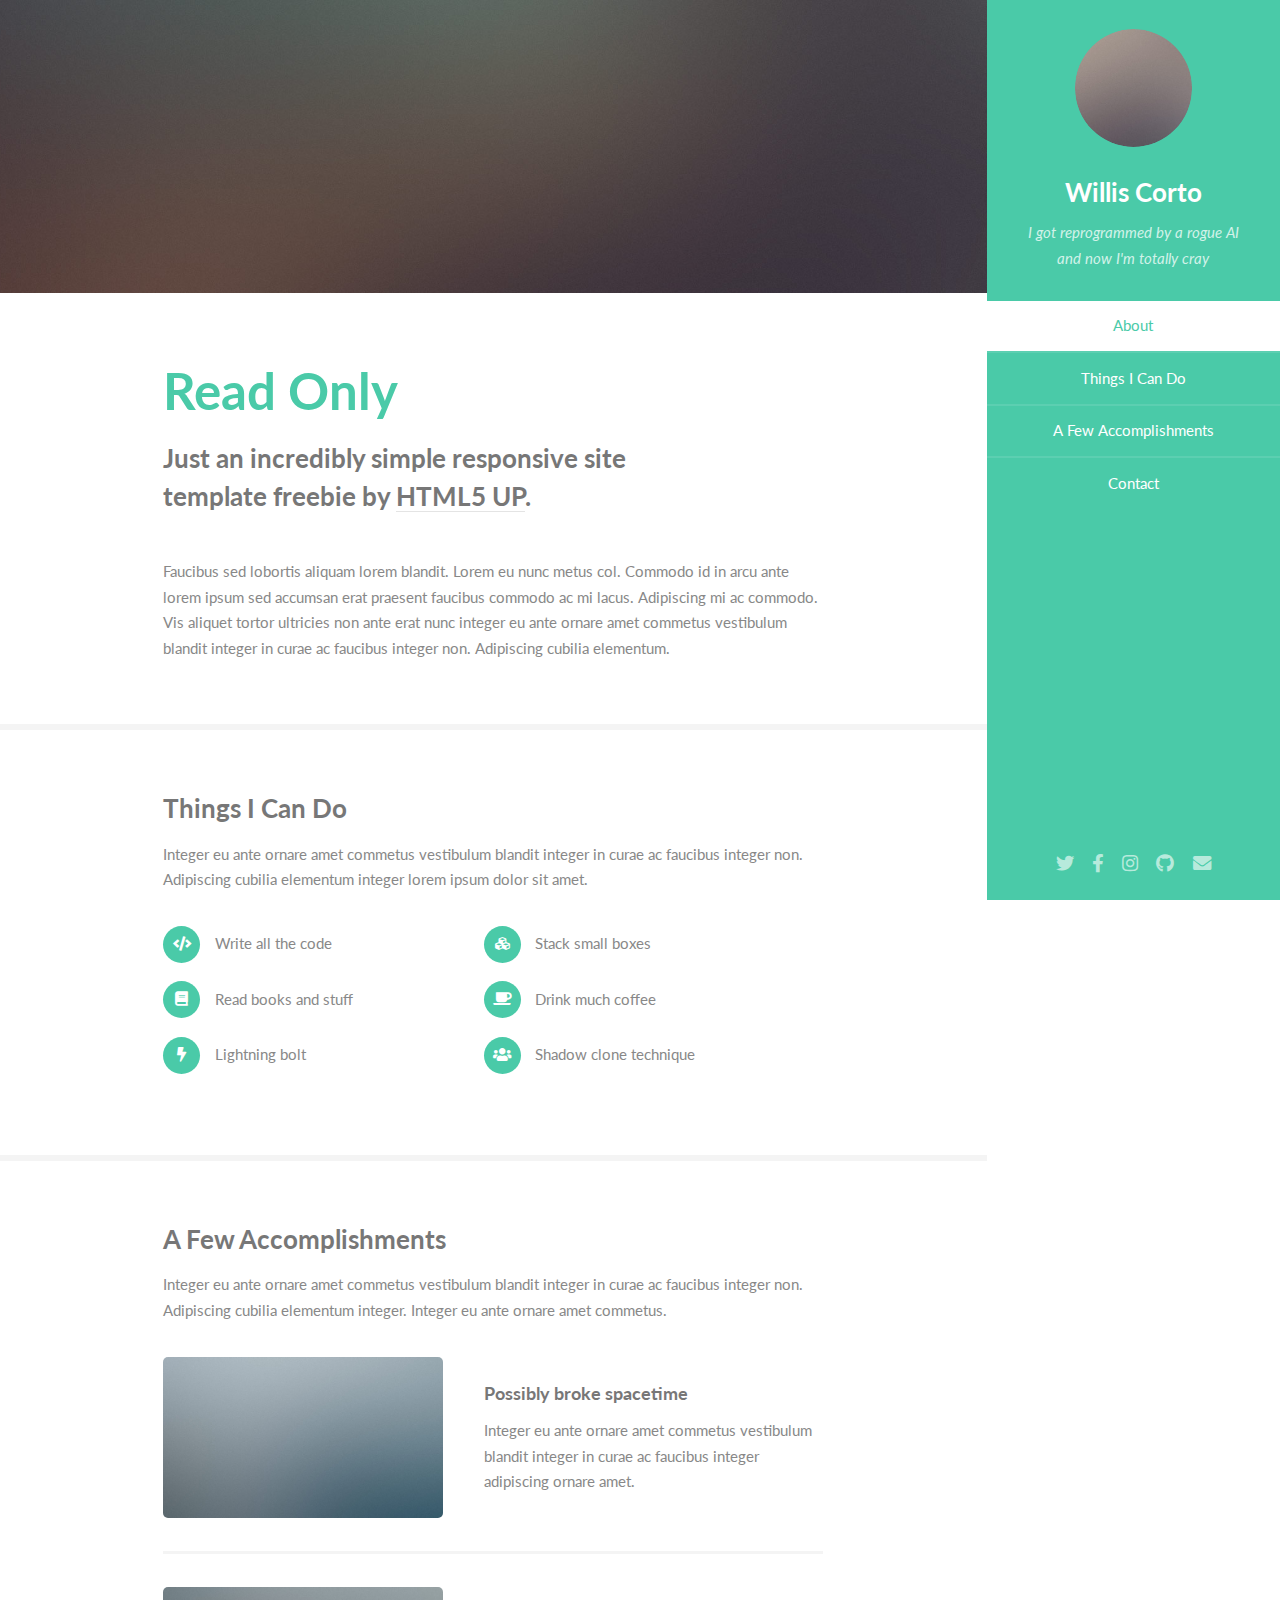
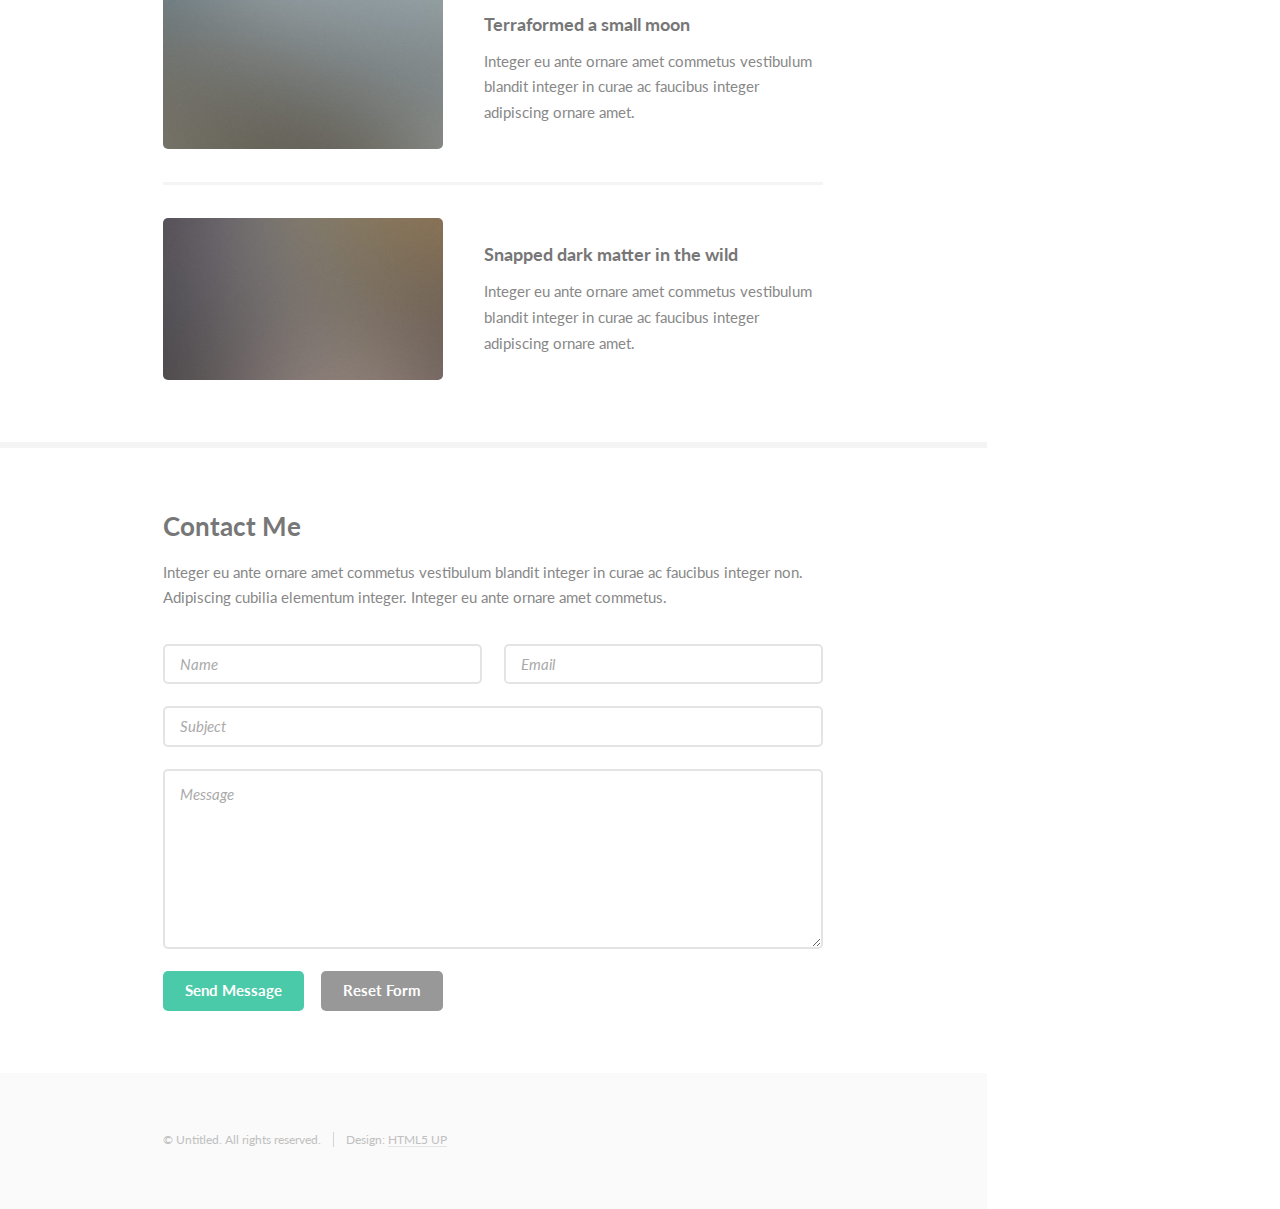
==== index.html @ 5816cb3d "initial commit - template" ====
<!DOCTYPE HTML>
<!--
	Read Only by HTML5 UP
	html5up.net | @ajlkn
	Free for personal and commercial use under the CCA 3.0 license (html5up.net/license)
-->
<html>
	<head>
		<title>Read Only by HTML5 UP</title>
		<meta charset="utf-8" />
		<meta name="viewport" content="width=device-width, initial-scale=1, user-scalable=no" />
		<link rel="stylesheet" href="assets/css/main.css" />
	</head>
	<body class="is-preload">

		<!-- Header -->
			<section id="header">
				<header>
					<span class="image avatar"><img src="images/avatar.jpg" alt="" /></span>
					<h1 id="logo"><a href="#">Willis Corto</a></h1>
					<p>I got reprogrammed by a rogue AI<br />
					and now I'm totally cray</p>
				</header>
				<nav id="nav">
					<ul>
						<li><a href="#one" class="active">About</a></li>
						<li><a href="#two">Things I Can Do</a></li>
						<li><a href="#three">A Few Accomplishments</a></li>
						<li><a href="#four">Contact</a></li>
					</ul>
				</nav>
				<footer>
					<ul class="icons">
						<li><a href="#" class="icon brands fa-twitter"><span class="label">Twitter</span></a></li>
						<li><a href="#" class="icon brands fa-facebook-f"><span class="label">Facebook</span></a></li>
						<li><a href="#" class="icon brands fa-instagram"><span class="label">Instagram</span></a></li>
						<li><a href="#" class="icon brands fa-github"><span class="label">Github</span></a></li>
						<li><a href="#" class="icon solid fa-envelope"><span class="label">Email</span></a></li>
					</ul>
				</footer>
			</section>

		<!-- Wrapper -->
			<div id="wrapper">

				<!-- Main -->
					<div id="main">

						<!-- One -->
							<section id="one">
								<div class="image main" data-position="center">
									<img src="images/banner.jpg" alt="" />
								</div>
								<div class="container">
									<header class="major">
										<h2>Read Only</h2>
										<p>Just an incredibly simple responsive site<br />
										template freebie by <a href="http://html5up.net">HTML5 UP</a>.</p>
									</header>
									<p>Faucibus sed lobortis aliquam lorem blandit. Lorem eu nunc metus col. Commodo id in arcu ante lorem ipsum sed accumsan erat praesent faucibus commodo ac mi lacus. Adipiscing mi ac commodo. Vis aliquet tortor ultricies non ante erat nunc integer eu ante ornare amet commetus vestibulum blandit integer in curae ac faucibus integer non. Adipiscing cubilia elementum.</p>
								</div>
							</section>

						<!-- Two -->
							<section id="two">
								<div class="container">
									<h3>Things I Can Do</h3>
									<p>Integer eu ante ornare amet commetus vestibulum blandit integer in curae ac faucibus integer non. Adipiscing cubilia elementum integer lorem ipsum dolor sit amet.</p>
									<ul class="feature-icons">
										<li class="icon solid fa-code">Write all the code</li>
										<li class="icon solid fa-cubes">Stack small boxes</li>
										<li class="icon solid fa-book">Read books and stuff</li>
										<li class="icon solid fa-coffee">Drink much coffee</li>
										<li class="icon solid fa-bolt">Lightning bolt</li>
										<li class="icon solid fa-users">Shadow clone technique</li>
									</ul>
								</div>
							</section>

						<!-- Three -->
							<section id="three">
								<div class="container">
									<h3>A Few Accomplishments</h3>
									<p>Integer eu ante ornare amet commetus vestibulum blandit integer in curae ac faucibus integer non. Adipiscing cubilia elementum integer. Integer eu ante ornare amet commetus.</p>
									<div class="features">
										<article>
											<a href="#" class="image"><img src="images/pic01.jpg" alt="" /></a>
											<div class="inner">
												<h4>Possibly broke spacetime</h4>
												<p>Integer eu ante ornare amet commetus vestibulum blandit integer in curae ac faucibus integer adipiscing ornare amet.</p>
											</div>
										</article>
										<article>
											<a href="#" class="image"><img src="images/pic02.jpg" alt="" /></a>
											<div class="inner">
												<h4>Terraformed a small moon</h4>
												<p>Integer eu ante ornare amet commetus vestibulum blandit integer in curae ac faucibus integer adipiscing ornare amet.</p>
											</div>
										</article>
										<article>
											<a href="#" class="image"><img src="images/pic03.jpg" alt="" /></a>
											<div class="inner">
												<h4>Snapped dark matter in the wild</h4>
												<p>Integer eu ante ornare amet commetus vestibulum blandit integer in curae ac faucibus integer adipiscing ornare amet.</p>
											</div>
										</article>
									</div>
								</div>
							</section>

						<!-- Four -->
							<section id="four">
								<div class="container">
									<h3>Contact Me</h3>
									<p>Integer eu ante ornare amet commetus vestibulum blandit integer in curae ac faucibus integer non. Adipiscing cubilia elementum integer. Integer eu ante ornare amet commetus.</p>
									<form method="post" action="#">
										<div class="row gtr-uniform">
											<div class="col-6 col-12-xsmall"><input type="text" name="name" id="name" placeholder="Name" /></div>
											<div class="col-6 col-12-xsmall"><input type="email" name="email" id="email" placeholder="Email" /></div>
											<div class="col-12"><input type="text" name="subject" id="subject" placeholder="Subject" /></div>
											<div class="col-12"><textarea name="message" id="message" placeholder="Message" rows="6"></textarea></div>
											<div class="col-12">
												<ul class="actions">
													<li><input type="submit" class="primary" value="Send Message" /></li>
													<li><input type="reset" value="Reset Form" /></li>
												</ul>
											</div>
										</div>
									</form>
								</div>
							</section>

						<!-- Five -->
						<!--
							<section id="five">
								<div class="container">
									<h3>Elements</h3>

									<section>
										<h4>Text</h4>
										<p>This is <b>bold</b> and this is <strong>strong</strong>. This is <i>italic</i> and this is <em>emphasized</em>.
										This is <sup>superscript</sup> text and this is <sub>subscript</sub> text.
										This is <u>underlined</u> and this is code: <code>for (;;) { ... }</code>. Finally, <a href="#">this is a link</a>.</p>
										<hr />
										<header>
											<h4>Heading with a Subtitle</h4>
											<p>Lorem ipsum dolor sit amet nullam id egestas urna aliquam</p>
										</header>
										<p>Nunc lacinia ante nunc ac lobortis. Interdum adipiscing gravida odio porttitor sem non mi integer non faucibus ornare mi ut ante amet placerat aliquet. Volutpat eu sed ante lacinia sapien lorem accumsan varius montes viverra nibh in adipiscing blandit tempus accumsan.</p>
										<header>
											<h5>Heading with a Subtitle</h5>
											<p>Lorem ipsum dolor sit amet nullam id egestas urna aliquam</p>
										</header>
										<p>Nunc lacinia ante nunc ac lobortis. Interdum adipiscing gravida odio porttitor sem non mi integer non faucibus ornare mi ut ante amet placerat aliquet. Volutpat eu sed ante lacinia sapien lorem accumsan varius montes viverra nibh in adipiscing blandit tempus accumsan.</p>
										<hr />
										<h2>Heading Level 2</h2>
										<h3>Heading Level 3</h3>
										<h4>Heading Level 4</h4>
										<h5>Heading Level 5</h5>
										<h6>Heading Level 6</h6>
										<hr />
										<h5>Blockquote</h5>
										<blockquote>Fringilla nisl. Donec accumsan interdum nisi, quis tincidunt felis sagittis eget tempus euismod. Vestibulum ante ipsum primis in faucibus vestibulum. Blandit adipiscing eu felis iaculis volutpat ac adipiscing accumsan faucibus. Vestibulum ante ipsum primis in faucibus lorem ipsum dolor sit amet nullam adipiscing eu felis.</blockquote>
										<h5>Preformatted</h5>
										<pre><code>i = 0;

while (!deck.isInOrder()) {
    print 'Iteration ' + i;
    deck.shuffle();
    i++;
}

print 'It took ' + i + ' iterations to sort the deck.';</code></pre>
									</section>

									<section>
										<h4>Lists</h4>
										<div class="row">
											<div class="col-6 col-12-xsmall">
												<h5>Unordered</h5>
												<ul>
													<li>Dolor pulvinar etiam magna etiam.</li>
													<li>Sagittis adipiscing lorem eleifend.</li>
													<li>Felis enim feugiat dolore viverra.</li>
												</ul>
												<h5>Alternate</h5>
												<ul class="alt">
													<li>Dolor pulvinar etiam magna etiam.</li>
													<li>Sagittis adipiscing lorem eleifend.</li>
													<li>Felis enim feugiat dolore viverra.</li>
												</ul>
											</div>
											<div class="col-6 col-12-xsmall">
												<h5>Ordered</h5>
												<ol>
													<li>Dolor pulvinar etiam magna etiam.</li>
													<li>Etiam vel felis at lorem sed viverra.</li>
													<li>Felis enim feugiat dolore viverra.</li>
													<li>Dolor pulvinar etiam magna etiam.</li>
													<li>Etiam vel felis at lorem sed viverra.</li>
													<li>Felis enim feugiat dolore viverra.</li>
												</ol>
												<h5>Icons</h5>
												<ul class="icons">
													<li><a href="#" class="icon brands fa-twitter"><span class="label">Twitter</span></a></li>
													<li><a href="#" class="icon brands fa-facebook-f"><span class="label">Facebook</span></a></li>
													<li><a href="#" class="icon brands fa-instagram"><span class="label">Instagram</span></a></li>
													<li><a href="#" class="icon brands fa-github"><span class="label">Github</span></a></li>
													<li><a href="#" class="icon brands fa-dribbble"><span class="label">Dribbble</span></a></li>
													<li><a href="#" class="icon brands fa-tumblr"><span class="label">Tumblr</span></a></li>
												</ul>
											</div>
										</div>
										<h5>Actions</h5>
										<ul class="actions">
											<li><a href="#" class="button primary">Default</a></li>
											<li><a href="#" class="button">Default</a></li>
											<li><a href="#" class="button alt">Default</a></li>
										</ul>
										<ul class="actions small">
											<li><a href="#" class="button primary small">Small</a></li>
											<li><a href="#" class="button small">Small</a></li>
											<li><a href="#" class="button alt small">Small</a></li>
										</ul>
										<div class="row">
											<div class="col-3 col-6-medium col-12-xsmall">
												<ul class="actions stacked">
													<li><a href="#" class="button primary">Default</a></li>
													<li><a href="#" class="button">Default</a></li>
													<li><a href="#" class="button alt">Default</a></li>
												</ul>
											</div>
											<div class="col-3 col-6 col-12-xsmall">
												<ul class="actions stacked">
													<li><a href="#" class="button primary small">Small</a></li>
													<li><a href="#" class="button small">Small</a></li>
													<li><a href="#" class="button alt small">Small</a></li>
												</ul>
											</div>
											<div class="col-3 col-6-medium col-12-xsmall">
												<ul class="actions stacked">
													<li><a href="#" class="button primary fit">Default</a></li>
													<li><a href="#" class="button fit">Default</a></li>
													<li><a href="#" class="button alt fit">Default</a></li>
												</ul>
											</div>
											<div class="col-3 col-6-medium col-12-xsmall">
												<ul class="actions stacked">
													<li><a href="#" class="button primary small fit">Small</a></li>
													<li><a href="#" class="button small fit">Small</a></li>
													<li><a href="#" class="button alt small fit">Small</a></li>
												</ul>
											</div>
										</div>
									</section>

									<section>
										<h4>Table</h4>
										<h5>Default</h5>
										<div class="table-wrapper">
											<table>
												<thead>
													<tr>
														<th>Name</th>
														<th>Description</th>
														<th>Price</th>
													</tr>
												</thead>
												<tbody>
													<tr>
														<td>Item One</td>
														<td>Ante turpis integer aliquet porttitor.</td>
														<td>29.99</td>
													</tr>
													<tr>
														<td>Item Two</td>
														<td>Vis ac commodo adipiscing arcu aliquet.</td>
														<td>19.99</td>
													</tr>
													<tr>
														<td>Item Three</td>
														<td> Morbi faucibus arcu accumsan lorem.</td>
														<td>29.99</td>
													</tr>
													<tr>
														<td>Item Four</td>
														<td>Vitae integer tempus condimentum.</td>
														<td>19.99</td>
													</tr>
													<tr>
														<td>Item Five</td>
														<td>Ante turpis integer aliquet porttitor.</td>
														<td>29.99</td>
													</tr>
												</tbody>
												<tfoot>
													<tr>
														<td colspan="2"></td>
														<td>100.00</td>
													</tr>
												</tfoot>
											</table>
										</div>

										<h5>Alternate</h5>
										<div class="table-wrapper">
											<table class="alt">
												<thead>
													<tr>
														<th>Name</th>
														<th>Description</th>
														<th>Price</th>
													</tr>
												</thead>
												<tbody>
													<tr>
														<td>Item One</td>
														<td>Ante turpis integer aliquet porttitor.</td>
														<td>29.99</td>
													</tr>
													<tr>
														<td>Item Two</td>
														<td>Vis ac commodo adipiscing arcu aliquet.</td>
														<td>19.99</td>
													</tr>
													<tr>
														<td>Item Three</td>
														<td> Morbi faucibus arcu accumsan lorem.</td>
														<td>29.99</td>
													</tr>
													<tr>
														<td>Item Four</td>
														<td>Vitae integer tempus condimentum.</td>
														<td>19.99</td>
													</tr>
													<tr>
														<td>Item Five</td>
														<td>Ante turpis integer aliquet porttitor.</td>
														<td>29.99</td>
													</tr>
												</tbody>
												<tfoot>
													<tr>
														<td colspan="2"></td>
														<td>100.00</td>
													</tr>
												</tfoot>
											</table>
										</div>
									</section>

									<section>
										<h4>Buttons</h4>
										<ul class="actions">
											<li><a href="#" class="button primary">Primary</a></li>
											<li><a href="#" class="button">Default</a></li>
											<li><a href="#" class="button alt">Alternate</a></li>
										</ul>
										<ul class="actions">
											<li><a href="#" class="button primary large">Large</a></li>
											<li><a href="#" class="button">Default</a></li>
											<li><a href="#" class="button alt small">Small</a></li>
										</ul>
										<ul class="actions fit">
											<li><a href="#" class="button primary fit">Fit</a></li>
											<li><a href="#" class="button fit">Fit</a></li>
											<li><a href="#" class="button alt fit">Fit</a></li>
										</ul>
										<ul class="actions fit small">
											<li><a href="#" class="button primary fit small">Fit + Small</a></li>
											<li><a href="#" class="button fit small">Fit + Small</a></li>
											<li><a href="#" class="button alt fit small">Fit + Small</a></li>
										</ul>
										<ul class="actions">
											<li><a href="#" class="button primary icon solid fa-download">Icon</a></li>
											<li><a href="#" class="button icon solid fa-download">Icon</a></li>
											<li><a href="#" class="button alt icon solid fa-check">Icon</a></li>
										</ul>
										<ul class="actions">
											<li><span class="button primary disabled">Primary</span></li>
											<li><span class="button disabled">Default</span></li>
											<li><span class="button alt disabled">Alternate</span></li>
										</ul>
									</section>

									<section>
										<h4>Form</h4>
										<form method="post" action="#">
											<div class="row gtr-uniform">
												<div class="col-6 col-12-xsmall">
													<input type="text" name="demo-name" id="demo-name" value="" placeholder="Name" />
												</div>
												<div class="col-6 col-12-xsmall">
													<input type="email" name="demo-email" id="demo-email" value="" placeholder="Email" />
												</div>
												<div class="col-12">
													<select name="demo-category" id="demo-category">
														<option value="">- Category -</option>
														<option value="1">Manufacturing</option>
														<option value="1">Shipping</option>
														<option value="1">Administration</option>
														<option value="1">Human Resources</option>
													</select>
												</div>
												<div class="col-4 col-12-medium">
													<input type="radio" id="demo-priority-low" name="demo-priority" checked>
													<label for="demo-priority-low">Low Priority</label>
												</div>
												<div class="col-4 col-12-medium">
													<input type="radio" id="demo-priority-normal" name="demo-priority">
													<label for="demo-priority-normal">Normal Priority</label>
												</div>
												<div class="col-4 col-12-medium">
													<input type="radio" id="demo-priority-high" name="demo-priority">
													<label for="demo-priority-high">High Priority</label>
												</div>
												<div class="col-6 col-12-medium">
													<input type="checkbox" id="demo-copy" name="demo-copy">
													<label for="demo-copy">Email me a copy of this message</label>
												</div>
												<div class="col-6 col-12-medium">
													<input type="checkbox" id="demo-human" name="demo-human" checked>
													<label for="demo-human">I am a human and not a robot</label>
												</div>
												<div class="col-12">
													<textarea name="demo-message" id="demo-message" placeholder="Enter your message" rows="6"></textarea>
												</div>
												<div class="col-12">
													<ul class="actions">
														<li><input type="submit" value="Send Message" /></li>
														<li><input type="reset" value="Reset" class="alt" /></li>
													</ul>
												</div>
											</div>
										</form>
									</section>

									<section>
										<h4>Image</h4>
										<h5>Fit</h5>
										<span class="image fit"><img src="images/banner.jpg" alt="" /></span>
										<div class="box alt">
											<div class="row gtr-50 gtr-uniform">
												<div class="col-4"><span class="image fit"><img src="images/pic01.jpg" alt="" /></span></div>
												<div class="col-4"><span class="image fit"><img src="images/pic02.jpg" alt="" /></span></div>
												<div class="col-4"><span class="image fit"><img src="images/pic03.jpg" alt="" /></span></div>
												<div class="col-4"><span class="image fit"><img src="images/pic02.jpg" alt="" /></span></div>
												<div class="col-4"><span class="image fit"><img src="images/pic03.jpg" alt="" /></span></div>
												<div class="col-4"><span class="image fit"><img src="images/pic01.jpg" alt="" /></span></div>
												<div class="col-4"><span class="image fit"><img src="images/pic03.jpg" alt="" /></span></div>
												<div class="col-4"><span class="image fit"><img src="images/pic01.jpg" alt="" /></span></div>
												<div class="col-4"><span class="image fit"><img src="images/pic02.jpg" alt="" /></span></div>
											</div>
										</div>
										<h5>Left &amp; Right</h5>
										<p><span class="image left"><img src="images/avatar.jpg" alt="" /></span>Fringilla nisl. Donec accumsan interdum nisi, quis tincidunt felis sagittis eget. tempus euismod. Vestibulum ante ipsum primis in faucibus vestibulum. Blandit adipiscing eu felis iaculis volutpat ac adipiscing accumsan eu faucibus. Integer ac pellentesque praesent tincidunt felis sagittis eget. tempus euismod. Vestibulum ante ipsum primis in faucibus vestibulum. Blandit adipiscing eu felis iaculis volutpat ac adipiscing accumsan eu faucibus. Integer ac pellentesque praesent. Donec accumsan interdum nisi, quis tincidunt felis sagittis eget. tempus euismod. Vestibulum ante ipsum primis in faucibus vestibulum. Blandit adipiscing eu felis iaculis volutpat ac adipiscing accumsan eu faucibus. Integer ac pellentesque praesent tincidunt felis sagittis eget. tempus euismod. Vestibulum ante ipsum primis in faucibus vestibulum. Blandit adipiscing eu felis iaculis volutpat ac adipiscing accumsan eu faucibus. Integer ac pellentesque praesent.</p>
										<p><span class="image right"><img src="images/avatar.jpg" alt="" /></span>Fringilla nisl. Donec accumsan interdum nisi, quis tincidunt felis sagittis eget. tempus euismod. Vestibulum ante ipsum primis in faucibus vestibulum. Blandit adipiscing eu felis iaculis volutpat ac adipiscing accumsan eu faucibus. Integer ac pellentesque praesent tincidunt felis sagittis eget. tempus euismod. Vestibulum ante ipsum primis in faucibus vestibulum. Blandit adipiscing eu felis iaculis volutpat ac adipiscing accumsan eu faucibus. Integer ac pellentesque praesent. Donec accumsan interdum nisi, quis tincidunt felis sagittis eget. tempus euismod. Vestibulum ante ipsum primis in faucibus vestibulum. Blandit adipiscing eu felis iaculis volutpat ac adipiscing accumsan eu faucibus. Integer ac pellentesque praesent tincidunt felis sagittis eget. tempus euismod. Vestibulum ante ipsum primis in faucibus vestibulum. Blandit adipiscing eu felis iaculis volutpat ac adipiscing accumsan eu faucibus. Integer ac pellentesque praesent.</p>
									</section>

								</div>
							</section>
						-->

					</div>

				<!-- Footer -->
					<section id="footer">
						<div class="container">
							<ul class="copyright">
								<li>&copy; Untitled. All rights reserved.</li><li>Design: <a href="http://html5up.net">HTML5 UP</a></li>
							</ul>
						</div>
					</section>

			</div>

		<!-- Scripts -->
			<script src="assets/js/jquery.min.js"></script>
			<script src="assets/js/jquery.scrollex.min.js"></script>
			<script src="assets/js/jquery.scrolly.min.js"></script>
			<script src="assets/js/browser.min.js"></script>
			<script src="assets/js/breakpoints.min.js"></script>
			<script src="assets/js/util.js"></script>
			<script src="assets/js/main.js"></script>

	</body>
</html>
---- assets/css/main.css ----
@import url("fontawesome-all.min.css");
@import url("https://fonts.googleapis.com/css?family=Lato:400,400italic,700,700italic|Source+Code+Pro:400");

/*
	Read Only by HTML5 UP
	html5up.net | @ajlkn
	Free for personal and commercial use under the CCA 3.0 license (html5up.net/license)
*/

html, body, div, span, applet, object,
iframe, h1, h2, h3, h4, h5, h6, p, blockquote,
pre, a, abbr, acronym, address, big, cite,
code, del, dfn, em, img, ins, kbd, q, s, samp,
small, strike, strong, sub, sup, tt, var, b,
u, i, center, dl, dt, dd, ol, ul, li, fieldset,
form, label, legend, table, caption, tbody,
tfoot, thead, tr, th, td, article, aside,
canvas, details, embed, figure, figcaption,
footer, header, hgroup, menu, nav, output, ruby,
section, summary, time, mark, audio, video {
	margin: 0;
	padding: 0;
	border: 0;
	font-size: 100%;
	font: inherit;
	vertical-align: baseline;}

article, aside, details, figcaption, figure,
footer, header, hgroup, menu, nav, section {
	display: block;}

body {
	line-height: 1;
}

ol, ul {
	list-style: none;
}

blockquote, q {
	quotes: none;
}

	blockquote:before, blockquote:after, q:before, q:after {
		content: '';
		content: none;
	}

table {
	border-collapse: collapse;
	border-spacing: 0;
}

body {
	-webkit-text-size-adjust: none;
}

mark {
	background-color: transparent;
	color: inherit;
}

input::-moz-focus-inner {
	border: 0;
	padding: 0;
}

input, select, textarea {
	-moz-appearance: none;
	-webkit-appearance: none;
	-ms-appearance: none;
	appearance: none;
}

/* Basic */

	html {
		box-sizing: border-box;
	}

	*, *:before, *:after {
		box-sizing: inherit;
	}

	body {
		background: #fff;
	}

		body.is-preload *, body.is-preload *:before, body.is-preload *:after {
			-moz-animation: none !important;
			-webkit-animation: none !important;
			-ms-animation: none !important;
			animation: none !important;
			-moz-transition: none !important;
			-webkit-transition: none !important;
			-ms-transition: none !important;
			transition: none !important;
		}

	body, input, select, textarea {
		color: #888;
		font-family: "Lato", sans-serif;
		font-size: 16pt;
		font-weight: 400;
		line-height: 1.75em;
	}

	a {
		-moz-transition: color 0.2s ease-in-out, border-color 0.2s ease-in-out;
		-webkit-transition: color 0.2s ease-in-out, border-color 0.2s ease-in-out;
		-ms-transition: color 0.2s ease-in-out, border-color 0.2s ease-in-out;
		transition: color 0.2s ease-in-out, border-color 0.2s ease-in-out;
		border-bottom: solid 1px #e4e4e4;
		color: inherit;
		text-decoration: none;
	}

		a:hover {
			border-bottom-color: transparent;
			color: #4acaa8 !important;
		}

	strong, b {
		color: #777;
		font-weight: 700;
	}

	em, i {
		font-style: italic;
	}

	p {
		margin: 0 0 2.25em 0;
	}

	h1, h2, h3, h4, h5, h6 {
		color: #777;
		font-weight: 700;
		line-height: 1em;
		margin: 0 0 0.5625em 0;
	}

		h1 a, h2 a, h3 a, h4 a, h5 a, h6 a {
			border: 0;
			color: inherit;
			text-decoration: none;
		}

	h2 {
		font-size: 2em;
		line-height: 1.5em;
	}

	h3 {
		font-size: 1.75em;
		line-height: 1.5em;
	}

	h4 {
		font-size: 1.25em;
		line-height: 1.5em;
	}

	h5 {
		font-size: 0.9em;
		line-height: 1.5em;
	}

	h6 {
		font-size: 0.7em;
		line-height: 1.5em;
	}

	sub {
		font-size: 0.8em;
		position: relative;
		top: 0.5em;
	}

	sup {
		font-size: 0.8em;
		position: relative;
		top: -0.5em;
	}

	hr {
		border: 0;
		border-bottom: solid 2px #f4f4f4;
		margin: 2.25em 0;
	}

		hr.major {
			margin: 3.375em 0;
		}

	blockquote {
		border-left: solid 8px #e4e4e4;
		font-style: italic;
		margin: 0 0 2.25em 0;
		padding: 0.5em 0 0.5em 2em;
	}

	code {
		background: #555;
		border-radius: 5px;
		color: #fff;
		font-family: "Source Code Pro", monospace;
		font-size: 0.9em;
		margin: 0 0.25em;
		padding: 0.25em 0.65em;
	}

	pre {
		font-family: "Source Code Pro", monospace;
		font-size: 0.9em;
		margin: 0 0 2.25em 0;
	}

		pre code {
			-webkit-overflow-scrolling: touch;
			display: block;
			line-height: 1.5em;
			overflow-x: auto;
			padding: 1em 1.5em;
		}

	.align-left {
		text-align: left;
	}

	.align-center {
		text-align: center;
	}

	.align-right {
		text-align: right;
	}

/* Row */

	.row {
		display: flex;
		flex-wrap: wrap;
		box-sizing: border-box;
		align-items: stretch;
	}

		.row > * {
			box-sizing: border-box;
		}

		.row.gtr-uniform > * > :last-child {
			margin-bottom: 0;
		}

		.row.aln-left {
			justify-content: flex-start;
		}

		.row.aln-center {
			justify-content: center;
		}

		.row.aln-right {
			justify-content: flex-end;
		}

		.row.aln-top {
			align-items: flex-start;
		}

		.row.aln-middle {
			align-items: center;
		}

		.row.aln-bottom {
			align-items: flex-end;
		}

		.row > .imp {
			order: -1;
		}

		.row > .col-1 {
			width: 8.33333%;
		}

		.row > .off-1 {
			margin-left: 8.33333%;
		}

		.row > .col-2 {
			width: 16.66667%;
		}

		.row > .off-2 {
			margin-left: 16.66667%;
		}

		.row > .col-3 {
			width: 25%;
		}

		.row > .off-3 {
			margin-left: 25%;
		}

		.row > .col-4 {
			width: 33.33333%;
		}

		.row > .off-4 {
			margin-left: 33.33333%;
		}

		.row > .col-5 {
			width: 41.66667%;
		}

		.row > .off-5 {
			margin-left: 41.66667%;
		}

		.row > .col-6 {
			width: 50%;
		}

		.row > .off-6 {
			margin-left: 50%;
		}

		.row > .col-7 {
			width: 58.33333%;
		}

		.row > .off-7 {
			margin-left: 58.33333%;
		}

		.row > .col-8 {
			width: 66.66667%;
		}

		.row > .off-8 {
			margin-left: 66.66667%;
		}

		.row > .col-9 {
			width: 75%;
		}

		.row > .off-9 {
			margin-left: 75%;
		}

		.row > .col-10 {
			width: 83.33333%;
		}

		.row > .off-10 {
			margin-left: 83.33333%;
		}

		.row > .col-11 {
			width: 91.66667%;
		}

		.row > .off-11 {
			margin-left: 91.66667%;
		}

		.row > .col-12 {
			width: 100%;
		}

		.row > .off-12 {
			margin-left: 100%;
		}

		.row.gtr-0 {
			margin-top: 0;
			margin-left: 0em;
		}

			.row.gtr-0 > * {
				padding: 0 0 0 0em;
			}

			.row.gtr-0.gtr-uniform {
				margin-top: 0em;
			}

				.row.gtr-0.gtr-uniform > * {
					padding-top: 0em;
				}

		.row.gtr-25 {
			margin-top: 0;
			margin-left: -0.5em;
		}

			.row.gtr-25 > * {
				padding: 0 0 0 0.5em;
			}

			.row.gtr-25.gtr-uniform {
				margin-top: -0.5em;
			}

				.row.gtr-25.gtr-uniform > * {
					padding-top: 0.5em;
				}

		.row.gtr-50 {
			margin-top: 0;
			margin-left: -1em;
		}

			.row.gtr-50 > * {
				padding: 0 0 0 1em;
			}

			.row.gtr-50.gtr-uniform {
				margin-top: -1em;
			}

				.row.gtr-50.gtr-uniform > * {
					padding-top: 1em;
				}

		.row {
			margin-top: 0;
			margin-left: -2em;
		}

			.row > * {
				padding: 0 0 0 2em;
			}

			.row.gtr-uniform {
				margin-top: -2em;
			}

				.row.gtr-uniform > * {
					padding-top: 2em;
				}

		.row.gtr-150 {
			margin-top: 0;
			margin-left: -3em;
		}

			.row.gtr-150 > * {
				padding: 0 0 0 3em;
			}

			.row.gtr-150.gtr-uniform {
				margin-top: -3em;
			}

				.row.gtr-150.gtr-uniform > * {
					padding-top: 3em;
				}

		.row.gtr-200 {
			margin-top: 0;
			margin-left: -4em;
		}

			.row.gtr-200 > * {
				padding: 0 0 0 4em;
			}

			.row.gtr-200.gtr-uniform {
				margin-top: -4em;
			}

				.row.gtr-200.gtr-uniform > * {
					padding-top: 4em;
				}

		@media screen and (max-width: 1680px) {

			.row {
				display: flex;
				flex-wrap: wrap;
				box-sizing: border-box;
				align-items: stretch;
			}

				.row > * {
					box-sizing: border-box;
				}

				.row.gtr-uniform > * > :last-child {
					margin-bottom: 0;
				}

				.row.aln-left {
					justify-content: flex-start;
				}

				.row.aln-center {
					justify-content: center;
				}

				.row.aln-right {
					justify-content: flex-end;
				}

				.row.aln-top {
					align-items: flex-start;
				}

				.row.aln-middle {
					align-items: center;
				}

				.row.aln-bottom {
					align-items: flex-end;
				}

				.row > .imp-xlarge {
					order: -1;
				}

				.row > .col-1-xlarge {
					width: 8.33333%;
				}

				.row > .off-1-xlarge {
					margin-left: 8.33333%;
				}

				.row > .col-2-xlarge {
					width: 16.66667%;
				}

				.row > .off-2-xlarge {
					margin-left: 16.66667%;
				}

				.row > .col-3-xlarge {
					width: 25%;
				}

				.row > .off-3-xlarge {
					margin-left: 25%;
				}

				.row > .col-4-xlarge {
					width: 33.33333%;
				}

				.row > .off-4-xlarge {
					margin-left: 33.33333%;
				}

				.row > .col-5-xlarge {
					width: 41.66667%;
				}

				.row > .off-5-xlarge {
					margin-left: 41.66667%;
				}

				.row > .col-6-xlarge {
					width: 50%;
				}

				.row > .off-6-xlarge {
					margin-left: 50%;
				}

				.row > .col-7-xlarge {
					width: 58.33333%;
				}

				.row > .off-7-xlarge {
					margin-left: 58.33333%;
				}

				.row > .col-8-xlarge {
					width: 66.66667%;
				}

				.row > .off-8-xlarge {
					margin-left: 66.66667%;
				}

				.row > .col-9-xlarge {
					width: 75%;
				}

				.row > .off-9-xlarge {
					margin-left: 75%;
				}

				.row > .col-10-xlarge {
					width: 83.33333%;
				}

				.row > .off-10-xlarge {
					margin-left: 83.33333%;
				}

				.row > .col-11-xlarge {
					width: 91.66667%;
				}

				.row > .off-11-xlarge {
					margin-left: 91.66667%;
				}

				.row > .col-12-xlarge {
					width: 100%;
				}

				.row > .off-12-xlarge {
					margin-left: 100%;
				}

				.row.gtr-0 {
					margin-top: 0;
					margin-left: 0em;
				}

					.row.gtr-0 > * {
						padding: 0 0 0 0em;
					}

					.row.gtr-0.gtr-uniform {
						margin-top: 0em;
					}

						.row.gtr-0.gtr-uniform > * {
							padding-top: 0em;
						}

				.row.gtr-25 {
					margin-top: 0;
					margin-left: -0.5em;
				}

					.row.gtr-25 > * {
						padding: 0 0 0 0.5em;
					}

					.row.gtr-25.gtr-uniform {
						margin-top: -0.5em;
					}

						.row.gtr-25.gtr-uniform > * {
							padding-top: 0.5em;
						}

				.row.gtr-50 {
					margin-top: 0;
					margin-left: -1em;
				}

					.row.gtr-50 > * {
						padding: 0 0 0 1em;
					}

					.row.gtr-50.gtr-uniform {
						margin-top: -1em;
					}

						.row.gtr-50.gtr-uniform > * {
							padding-top: 1em;
						}

				.row {
					margin-top: 0;
					margin-left: -2em;
				}

					.row > * {
						padding: 0 0 0 2em;
					}

					.row.gtr-uniform {
						margin-top: -2em;
					}

						.row.gtr-uniform > * {
							padding-top: 2em;
						}

				.row.gtr-150 {
					margin-top: 0;
					margin-left: -3em;
				}

					.row.gtr-150 > * {
						padding: 0 0 0 3em;
					}

					.row.gtr-150.gtr-uniform {
						margin-top: -3em;
					}

						.row.gtr-150.gtr-uniform > * {
							padding-top: 3em;
						}

				.row.gtr-200 {
					margin-top: 0;
					margin-left: -4em;
				}

					.row.gtr-200 > * {
						padding: 0 0 0 4em;
					}

					.row.gtr-200.gtr-uniform {
						margin-top: -4em;
					}

						.row.gtr-200.gtr-uniform > * {
							padding-top: 4em;
						}

		}

		@media screen and (max-width: 1280px) {

			.row {
				display: flex;
				flex-wrap: wrap;
				box-sizing: border-box;
				align-items: stretch;
			}

				.row > * {
					box-sizing: border-box;
				}

				.row.gtr-uniform > * > :last-child {
					margin-bottom: 0;
				}

				.row.aln-left {
					justify-content: flex-start;
				}

				.row.aln-center {
					justify-content: center;
				}

				.row.aln-right {
					justify-content: flex-end;
				}

				.row.aln-top {
					align-items: flex-start;
				}

				.row.aln-middle {
					align-items: center;
				}

				.row.aln-bottom {
					align-items: flex-end;
				}

				.row > .imp-large {
					order: -1;
				}

				.row > .col-1-large {
					width: 8.33333%;
				}

				.row > .off-1-large {
					margin-left: 8.33333%;
				}

				.row > .col-2-large {
					width: 16.66667%;
				}

				.row > .off-2-large {
					margin-left: 16.66667%;
				}

				.row > .col-3-large {
					width: 25%;
				}

				.row > .off-3-large {
					margin-left: 25%;
				}

				.row > .col-4-large {
					width: 33.33333%;
				}

				.row > .off-4-large {
					margin-left: 33.33333%;
				}

				.row > .col-5-large {
					width: 41.66667%;
				}

				.row > .off-5-large {
					margin-left: 41.66667%;
				}

				.row > .col-6-large {
					width: 50%;
				}

				.row > .off-6-large {
					margin-left: 50%;
				}

				.row > .col-7-large {
					width: 58.33333%;
				}

				.row > .off-7-large {
					margin-left: 58.33333%;
				}

				.row > .col-8-large {
					width: 66.66667%;
				}

				.row > .off-8-large {
					margin-left: 66.66667%;
				}

				.row > .col-9-large {
					width: 75%;
				}

				.row > .off-9-large {
					margin-left: 75%;
				}

				.row > .col-10-large {
					width: 83.33333%;
				}

				.row > .off-10-large {
					margin-left: 83.33333%;
				}

				.row > .col-11-large {
					width: 91.66667%;
				}

				.row > .off-11-large {
					margin-left: 91.66667%;
				}

				.row > .col-12-large {
					width: 100%;
				}

				.row > .off-12-large {
					margin-left: 100%;
				}

				.row.gtr-0 {
					margin-top: 0;
					margin-left: 0em;
				}

					.row.gtr-0 > * {
						padding: 0 0 0 0em;
					}

					.row.gtr-0.gtr-uniform {
						margin-top: 0em;
					}

						.row.gtr-0.gtr-uniform > * {
							padding-top: 0em;
						}

				.row.gtr-25 {
					margin-top: 0;
					margin-left: -0.375em;
				}

					.row.gtr-25 > * {
						padding: 0 0 0 0.375em;
					}

					.row.gtr-25.gtr-uniform {
						margin-top: -0.375em;
					}

						.row.gtr-25.gtr-uniform > * {
							padding-top: 0.375em;
						}

				.row.gtr-50 {
					margin-top: 0;
					margin-left: -0.75em;
				}

					.row.gtr-50 > * {
						padding: 0 0 0 0.75em;
					}

					.row.gtr-50.gtr-uniform {
						margin-top: -0.75em;
					}

						.row.gtr-50.gtr-uniform > * {
							padding-top: 0.75em;
						}

				.row {
					margin-top: 0;
					margin-left: -1.5em;
				}

					.row > * {
						padding: 0 0 0 1.5em;
					}

					.row.gtr-uniform {
						margin-top: -1.5em;
					}

						.row.gtr-uniform > * {
							padding-top: 1.5em;
						}

				.row.gtr-150 {
					margin-top: 0;
					margin-left: -2.25em;
				}

					.row.gtr-150 > * {
						padding: 0 0 0 2.25em;
					}

					.row.gtr-150.gtr-uniform {
						margin-top: -2.25em;
					}

						.row.gtr-150.gtr-uniform > * {
							padding-top: 2.25em;
						}

				.row.gtr-200 {
					margin-top: 0;
					margin-left: -3em;
				}

					.row.gtr-200 > * {
						padding: 0 0 0 3em;
					}

					.row.gtr-200.gtr-uniform {
						margin-top: -3em;
					}

						.row.gtr-200.gtr-uniform > * {
							padding-top: 3em;
						}

		}

		@media screen and (max-width: 1024px) {

			.row {
				display: flex;
				flex-wrap: wrap;
				box-sizing: border-box;
				align-items: stretch;
			}

				.row > * {
					box-sizing: border-box;
				}

				.row.gtr-uniform > * > :last-child {
					margin-bottom: 0;
				}

				.row.aln-left {
					justify-content: flex-start;
				}

				.row.aln-center {
					justify-content: center;
				}

				.row.aln-right {
					justify-content: flex-end;
				}

				.row.aln-top {
					align-items: flex-start;
				}

				.row.aln-middle {
					align-items: center;
				}

				.row.aln-bottom {
					align-items: flex-end;
				}

				.row > .imp-medium {
					order: -1;
				}

				.row > .col-1-medium {
					width: 8.33333%;
				}

				.row > .off-1-medium {
					margin-left: 8.33333%;
				}

				.row > .col-2-medium {
					width: 16.66667%;
				}

				.row > .off-2-medium {
					margin-left: 16.66667%;
				}

				.row > .col-3-medium {
					width: 25%;
				}

				.row > .off-3-medium {
					margin-left: 25%;
				}

				.row > .col-4-medium {
					width: 33.33333%;
				}

				.row > .off-4-medium {
					margin-left: 33.33333%;
				}

				.row > .col-5-medium {
					width: 41.66667%;
				}

				.row > .off-5-medium {
					margin-left: 41.66667%;
				}

				.row > .col-6-medium {
					width: 50%;
				}

				.row > .off-6-medium {
					margin-left: 50%;
				}

				.row > .col-7-medium {
					width: 58.33333%;
				}

				.row > .off-7-medium {
					margin-left: 58.33333%;
				}

				.row > .col-8-medium {
					width: 66.66667%;
				}

				.row > .off-8-medium {
					margin-left: 66.66667%;
				}

				.row > .col-9-medium {
					width: 75%;
				}

				.row > .off-9-medium {
					margin-left: 75%;
				}

				.row > .col-10-medium {
					width: 83.33333%;
				}

				.row > .off-10-medium {
					margin-left: 83.33333%;
				}

				.row > .col-11-medium {
					width: 91.66667%;
				}

				.row > .off-11-medium {
					margin-left: 91.66667%;
				}

				.row > .col-12-medium {
					width: 100%;
				}

				.row > .off-12-medium {
					margin-left: 100%;
				}

				.row.gtr-0 {
					margin-top: 0;
					margin-left: 0em;
				}

					.row.gtr-0 > * {
						padding: 0 0 0 0em;
					}

					.row.gtr-0.gtr-uniform {
						margin-top: 0em;
					}

						.row.gtr-0.gtr-uniform > * {
							padding-top: 0em;
						}

				.row.gtr-25 {
					margin-top: 0;
					margin-left: -0.375em;
				}

					.row.gtr-25 > * {
						padding: 0 0 0 0.375em;
					}

					.row.gtr-25.gtr-uniform {
						margin-top: -0.375em;
					}

						.row.gtr-25.gtr-uniform > * {
							padding-top: 0.375em;
						}

				.row.gtr-50 {
					margin-top: 0;
					margin-left: -0.75em;
				}

					.row.gtr-50 > * {
						padding: 0 0 0 0.75em;
					}

					.row.gtr-50.gtr-uniform {
						margin-top: -0.75em;
					}

						.row.gtr-50.gtr-uniform > * {
							padding-top: 0.75em;
						}

				.row {
					margin-top: 0;
					margin-left: -1.5em;
				}

					.row > * {
						padding: 0 0 0 1.5em;
					}

					.row.gtr-uniform {
						margin-top: -1.5em;
					}

						.row.gtr-uniform > * {
							padding-top: 1.5em;
						}

				.row.gtr-150 {
					margin-top: 0;
					margin-left: -2.25em;
				}

					.row.gtr-150 > * {
						padding: 0 0 0 2.25em;
					}

					.row.gtr-150.gtr-uniform {
						margin-top: -2.25em;
					}

						.row.gtr-150.gtr-uniform > * {
							padding-top: 2.25em;
						}

				.row.gtr-200 {
					margin-top: 0;
					margin-left: -3em;
				}

					.row.gtr-200 > * {
						padding: 0 0 0 3em;
					}

					.row.gtr-200.gtr-uniform {
						margin-top: -3em;
					}

						.row.gtr-200.gtr-uniform > * {
							padding-top: 3em;
						}

		}

		@media screen and (max-width: 736px) {

			.row {
				display: flex;
				flex-wrap: wrap;
				box-sizing: border-box;
				align-items: stretch;
			}

				.row > * {
					box-sizing: border-box;
				}

				.row.gtr-uniform > * > :last-child {
					margin-bottom: 0;
				}

				.row.aln-left {
					justify-content: flex-start;
				}

				.row.aln-center {
					justify-content: center;
				}

				.row.aln-right {
					justify-content: flex-end;
				}

				.row.aln-top {
					align-items: flex-start;
				}

				.row.aln-middle {
					align-items: center;
				}

				.row.aln-bottom {
					align-items: flex-end;
				}

				.row > .imp-small {
					order: -1;
				}

				.row > .col-1-small {
					width: 8.33333%;
				}

				.row > .off-1-small {
					margin-left: 8.33333%;
				}

				.row > .col-2-small {
					width: 16.66667%;
				}

				.row > .off-2-small {
					margin-left: 16.66667%;
				}

				.row > .col-3-small {
					width: 25%;
				}

				.row > .off-3-small {
					margin-left: 25%;
				}

				.row > .col-4-small {
					width: 33.33333%;
				}

				.row > .off-4-small {
					margin-left: 33.33333%;
				}

				.row > .col-5-small {
					width: 41.66667%;
				}

				.row > .off-5-small {
					margin-left: 41.66667%;
				}

				.row > .col-6-small {
					width: 50%;
				}

				.row > .off-6-small {
					margin-left: 50%;
				}

				.row > .col-7-small {
					width: 58.33333%;
				}

				.row > .off-7-small {
					margin-left: 58.33333%;
				}

				.row > .col-8-small {
					width: 66.66667%;
				}

				.row > .off-8-small {
					margin-left: 66.66667%;
				}

				.row > .col-9-small {
					width: 75%;
				}

				.row > .off-9-small {
					margin-left: 75%;
				}

				.row > .col-10-small {
					width: 83.33333%;
				}

				.row > .off-10-small {
					margin-left: 83.33333%;
				}

				.row > .col-11-small {
					width: 91.66667%;
				}

				.row > .off-11-small {
					margin-left: 91.66667%;
				}

				.row > .col-12-small {
					width: 100%;
				}

				.row > .off-12-small {
					margin-left: 100%;
				}

				.row.gtr-0 {
					margin-top: 0;
					margin-left: 0em;
				}

					.row.gtr-0 > * {
						padding: 0 0 0 0em;
					}

					.row.gtr-0.gtr-uniform {
						margin-top: 0em;
					}

						.row.gtr-0.gtr-uniform > * {
							padding-top: 0em;
						}

				.row.gtr-25 {
					margin-top: 0;
					margin-left: -0.3125em;
				}

					.row.gtr-25 > * {
						padding: 0 0 0 0.3125em;
					}

					.row.gtr-25.gtr-uniform {
						margin-top: -0.3125em;
					}

						.row.gtr-25.gtr-uniform > * {
							padding-top: 0.3125em;
						}

				.row.gtr-50 {
					margin-top: 0;
					margin-left: -0.625em;
				}

					.row.gtr-50 > * {
						padding: 0 0 0 0.625em;
					}

					.row.gtr-50.gtr-uniform {
						margin-top: -0.625em;
					}

						.row.gtr-50.gtr-uniform > * {
							padding-top: 0.625em;
						}

				.row {
					margin-top: 0;
					margin-left: -1.25em;
				}

					.row > * {
						padding: 0 0 0 1.25em;
					}

					.row.gtr-uniform {
						margin-top: -1.25em;
					}

						.row.gtr-uniform > * {
							padding-top: 1.25em;
						}

				.row.gtr-150 {
					margin-top: 0;
					margin-left: -1.875em;
				}

					.row.gtr-150 > * {
						padding: 0 0 0 1.875em;
					}

					.row.gtr-150.gtr-uniform {
						margin-top: -1.875em;
					}

						.row.gtr-150.gtr-uniform > * {
							padding-top: 1.875em;
						}

				.row.gtr-200 {
					margin-top: 0;
					margin-left: -2.5em;
				}

					.row.gtr-200 > * {
						padding: 0 0 0 2.5em;
					}

					.row.gtr-200.gtr-uniform {
						margin-top: -2.5em;
					}

						.row.gtr-200.gtr-uniform > * {
							padding-top: 2.5em;
						}

		}

		@media screen and (max-width: 480px) {

			.row {
				display: flex;
				flex-wrap: wrap;
				box-sizing: border-box;
				align-items: stretch;
			}

				.row > * {
					box-sizing: border-box;
				}

				.row.gtr-uniform > * > :last-child {
					margin-bottom: 0;
				}

				.row.aln-left {
					justify-content: flex-start;
				}

				.row.aln-center {
					justify-content: center;
				}

				.row.aln-right {
					justify-content: flex-end;
				}

				.row.aln-top {
					align-items: flex-start;
				}

				.row.aln-middle {
					align-items: center;
				}

				.row.aln-bottom {
					align-items: flex-end;
				}

				.row > .imp-xsmall {
					order: -1;
				}

				.row > .col-1-xsmall {
					width: 8.33333%;
				}

				.row > .off-1-xsmall {
					margin-left: 8.33333%;
				}

				.row > .col-2-xsmall {
					width: 16.66667%;
				}

				.row > .off-2-xsmall {
					margin-left: 16.66667%;
				}

				.row > .col-3-xsmall {
					width: 25%;
				}

				.row > .off-3-xsmall {
					margin-left: 25%;
				}

				.row > .col-4-xsmall {
					width: 33.33333%;
				}

				.row > .off-4-xsmall {
					margin-left: 33.33333%;
				}

				.row > .col-5-xsmall {
					width: 41.66667%;
				}

				.row > .off-5-xsmall {
					margin-left: 41.66667%;
				}

				.row > .col-6-xsmall {
					width: 50%;
				}

				.row > .off-6-xsmall {
					margin-left: 50%;
				}

				.row > .col-7-xsmall {
					width: 58.33333%;
				}

				.row > .off-7-xsmall {
					margin-left: 58.33333%;
				}

				.row > .col-8-xsmall {
					width: 66.66667%;
				}

				.row > .off-8-xsmall {
					margin-left: 66.66667%;
				}

				.row > .col-9-xsmall {
					width: 75%;
				}

				.row > .off-9-xsmall {
					margin-left: 75%;
				}

				.row > .col-10-xsmall {
					width: 83.33333%;
				}

				.row > .off-10-xsmall {
					margin-left: 83.33333%;
				}

				.row > .col-11-xsmall {
					width: 91.66667%;
				}

				.row > .off-11-xsmall {
					margin-left: 91.66667%;
				}

				.row > .col-12-xsmall {
					width: 100%;
				}

				.row > .off-12-xsmall {
					margin-left: 100%;
				}

				.row.gtr-0 {
					margin-top: 0;
					margin-left: 0em;
				}

					.row.gtr-0 > * {
						padding: 0 0 0 0em;
					}

					.row.gtr-0.gtr-uniform {
						margin-top: 0em;
					}

						.row.gtr-0.gtr-uniform > * {
							padding-top: 0em;
						}

				.row.gtr-25 {
					margin-top: 0;
					margin-left: -0.3125em;
				}

					.row.gtr-25 > * {
						padding: 0 0 0 0.3125em;
					}

					.row.gtr-25.gtr-uniform {
						margin-top: -0.3125em;
					}

						.row.gtr-25.gtr-uniform > * {
							padding-top: 0.3125em;
						}

				.row.gtr-50 {
					margin-top: 0;
					margin-left: -0.625em;
				}

					.row.gtr-50 > * {
						padding: 0 0 0 0.625em;
					}

					.row.gtr-50.gtr-uniform {
						margin-top: -0.625em;
					}

						.row.gtr-50.gtr-uniform > * {
							padding-top: 0.625em;
						}

				.row {
					margin-top: 0;
					margin-left: -1.25em;
				}

					.row > * {
						padding: 0 0 0 1.25em;
					}

					.row.gtr-uniform {
						margin-top: -1.25em;
					}

						.row.gtr-uniform > * {
							padding-top: 1.25em;
						}

				.row.gtr-150 {
					margin-top: 0;
					margin-left: -1.875em;
				}

					.row.gtr-150 > * {
						padding: 0 0 0 1.875em;
					}

					.row.gtr-150.gtr-uniform {
						margin-top: -1.875em;
					}

						.row.gtr-150.gtr-uniform > * {
							padding-top: 1.875em;
						}

				.row.gtr-200 {
					margin-top: 0;
					margin-left: -2.5em;
				}

					.row.gtr-200 > * {
						padding: 0 0 0 2.5em;
					}

					.row.gtr-200.gtr-uniform {
						margin-top: -2.5em;
					}

						.row.gtr-200.gtr-uniform > * {
							padding-top: 2.5em;
						}

		}

/* Container */

	.container {
		margin: 0 auto;
		max-width: calc(100% - 4.5em);
		width: 45em;
	}

		.container.xsmall {
			width: 11.25em;
		}

		.container.small {
			width: 22.5em;
		}

		.container.medium {
			width: 33.75em;
		}

		.container.large {
			width: 56.25em;
		}

		.container.xlarge {
			width: 67.5em;
		}

		.container.max {
			width: 100%;
		}

		@media screen and (max-width: 1024px) {

			.container {
				width: 100% !important;
			}

		}

		@media screen and (max-width: 480px) {

			.container {
				max-width: calc(100% - 3.375em);
			}

		}

/* Section/Article */

	section.special, article.special {
		text-align: center;
	}

	header p {
		color: #aaa;
		position: relative;
		margin: 0 0 1.6875em 0;
	}

	header h2 + p {
		font-size: 1.25em;
		margin-top: -0.5em;
		line-height: 1.5em;
	}

	header h3 + p {
		font-size: 1.1em;
		margin-top: -0.35em;
		line-height: 1.5em;
	}

	header h4 + p,
	header h5 + p,
	header h6 + p {
		font-size: 0.9em;
		margin-top: -0.25em;
		line-height: 1.5em;
	}

	header.major h2 {
		color: #4acaa8;
		font-size: 3.5em;
	}

		header.major h2 + p {
			color: #777;
			font-size: 1.75em;
			font-weight: 700;
			margin-top: -0.75em;
		}

/* Form */

	form {
		margin: 0 0 2.25em 0;
	}

	label {
		color: #777;
		display: block;
		font-size: 0.9em;
		font-weight: 700;
		margin: 0 0 1.125em 0;
	}

	input::-moz-focus-inner {
		border: 0;
		padding: 0;
	}

	input[type="text"],
	input[type="password"],
	input[type="email"],
	select,
	textarea {
		-moz-appearance: none;
		-webkit-appearance: none;
		-ms-appearance: none;
		appearance: none;
		border-radius: 5px;
		border: none;
		border: solid 2px #e4e4e4;
		color: inherit;
		display: block;
		outline: 0;
		padding: 0 1em;
		text-decoration: none;
		width: 100%;
	}

		input[type="text"]:invalid,
		input[type="password"]:invalid,
		input[type="email"]:invalid,
		select:invalid,
		textarea:invalid {
			box-shadow: none;
		}

		input[type="text"]:focus,
		input[type="password"]:focus,
		input[type="email"]:focus,
		select:focus,
		textarea:focus {
			border-color: #4acaa8;
		}

	select {
		background-image: url("data:image/svg+xml;charset=utf8,%3Csvg xmlns='http://www.w3.org/2000/svg' width='40' height='40' preserveAspectRatio='none' viewBox='0 0 40 40'%3E%3Cpath d='M9.4,12.3l10.4,10.4l10.4-10.4c0.2-0.2,0.5-0.4,0.9-0.4c0.3,0,0.6,0.1,0.9,0.4l3.3,3.3c0.2,0.2,0.4,0.5,0.4,0.9 c0,0.4-0.1,0.6-0.4,0.9L20.7,31.9c-0.2,0.2-0.5,0.4-0.9,0.4c-0.3,0-0.6-0.1-0.9-0.4L4.3,17.3c-0.2-0.2-0.4-0.5-0.4-0.9 c0-0.4,0.1-0.6,0.4-0.9l3.3-3.3c0.2-0.2,0.5-0.4,0.9-0.4S9.1,12.1,9.4,12.3z' fill='%23e4e4e4' /%3E%3C/svg%3E");
		background-size: 1.25em;
		background-repeat: no-repeat;
		background-position: calc(100% - 1em) center;
		height: 2.75em;
		padding-right: 2.75em;
		text-overflow: ellipsis;
	}

		select option {
			color: #777;
			background: #fff;
		}

		select:focus::-ms-value {
			background-color: transparent;
		}

		select::-ms-expand {
			display: none;
		}

	input[type="text"],
	input[type="password"],
	input[type="email"],
	select {
		height: 2.75em;
	}

	textarea {
		padding: 0.75em 1em;
	}

	input[type="checkbox"],
	input[type="radio"] {
		-moz-appearance: none;
		-webkit-appearance: none;
		-ms-appearance: none;
		appearance: none;
		display: block;
		float: left;
		margin-right: -2em;
		opacity: 0;
		width: 1em;
		z-index: -1;
	}

		input[type="checkbox"] + label,
		input[type="radio"] + label {
			text-decoration: none;
			color: #888;
			cursor: pointer;
			display: inline-block;
			font-size: 1em;
			font-weight: 400;
			padding-left: 2.4em;
			padding-right: 0.75em;
			position: relative;
		}

			input[type="checkbox"] + label:before,
			input[type="radio"] + label:before {
				-moz-osx-font-smoothing: grayscale;
				-webkit-font-smoothing: antialiased;
				display: inline-block;
				font-style: normal;
				font-variant: normal;
				text-rendering: auto;
				line-height: 1;
				text-transform: none !important;
				font-family: 'Font Awesome 5 Free';
				font-weight: 900;
			}

			input[type="checkbox"] + label:before,
			input[type="radio"] + label:before {
				background: #fafafa;
				border-radius: 5px;
				border: solid 2px #e4e4e4;
				content: '';
				display: inline-block;
				font-size: 0.8em;
				height: 2.0625em;
				left: 0;
				line-height: 2.0625em;
				position: absolute;
				text-align: center;
				top: 0;
				width: 2.0625em;
			}

		input[type="checkbox"]:checked + label:before,
		input[type="radio"]:checked + label:before {
			background: #989898;
			border-color: #989898;
			color: #ffffff;
			content: '\f00c';
		}

		input[type="checkbox"]:focus + label:before,
		input[type="radio"]:focus + label:before {
			border-color: #4acaa8;
		}

	input[type="checkbox"] + label:before {
		border-radius: 5px;
	}

	input[type="radio"] + label:before {
		border-radius: 100%;
	}

	::-webkit-input-placeholder {
		color: #aaa !important;
		font-style: italic;
		opacity: 1.0;
	}

	:-moz-placeholder {
		color: #aaa !important;
		font-style: italic;
		opacity: 1.0;
	}

	::-moz-placeholder {
		color: #aaa !important;
		font-style: italic;
		opacity: 1.0;
	}

	:-ms-input-placeholder {
		color: #aaa !important;
		font-style: italic;
		opacity: 1.0;
	}

/* Box */

	.box {
		border-radius: 5px;
		border: solid 2px #e4e4e4;
		margin-bottom: 2.25em;
		padding: 1.5em;
	}

		.box > :last-child,
		.box > :last-child > :last-child,
		.box > :last-child > :last-child > :last-child {
			margin-bottom: 0;
		}

		.box.alt {
			border: 0;
			border-radius: 0;
			padding: 0;
		}

/* Icon */

	.icon {
		text-decoration: none;
		border-bottom: none;
		position: relative;
	}

		.icon:before {
			-moz-osx-font-smoothing: grayscale;
			-webkit-font-smoothing: antialiased;
			display: inline-block;
			font-style: normal;
			font-variant: normal;
			text-rendering: auto;
			line-height: 1;
			text-transform: none !important;
			font-family: 'Font Awesome 5 Free';
			font-weight: 400;
		}

		.icon > .label {
			display: none;
		}

		.icon:before {
			line-height: inherit;
		}

		.icon.solid:before {
			font-weight: 900;
		}

		.icon.brands:before {
			font-family: 'Font Awesome 5 Brands';
		}

/* Image */

	.image {
		border-radius: 5px;
		border: 0;
		display: inline-block;
		position: relative;
	}

		.image[data-position] img {
			-moz-object-fit: cover;
			-webkit-object-fit: cover;
			-ms-object-fit: cover;
			object-fit: cover;
			display: block;
			position: absolute;
			top: 0;
			left: 0;
			width: 100%;
			height: 100%;
		}

		.image[data-position="top left"] img {
			-moz-object-position: top left;
			-webkit-object-position: top left;
			-ms-object-position: top left;
			object-position: top left;
		}

		.image[data-position="top"] img {
			-moz-object-position: top;
			-webkit-object-position: top;
			-ms-object-position: top;
			object-position: top;
		}

		.image[data-position="top right"] img {
			-moz-object-position: top right;
			-webkit-object-position: top right;
			-ms-object-position: top right;
			object-position: top right;
		}

		.image[data-position="right"] img {
			-moz-object-position: right;
			-webkit-object-position: right;
			-ms-object-position: right;
			object-position: right;
		}

		.image[data-position="bottom right"] img {
			-moz-object-position: bottom right;
			-webkit-object-position: bottom right;
			-ms-object-position: bottom right;
			object-position: bottom right;
		}

		.image[data-position="bottom"] img {
			-moz-object-position: bottom;
			-webkit-object-position: bottom;
			-ms-object-position: bottom;
			object-position: bottom;
		}

		.image[data-position="bottom left"] img {
			-moz-object-position: bottom left;
			-webkit-object-position: bottom left;
			-ms-object-position: bottom left;
			object-position: bottom left;
		}

		.image[data-position="left"] img {
			-moz-object-position: left;
			-webkit-object-position: left;
			-ms-object-position: left;
			object-position: left;
		}

		.image[data-position="center"] img {
			-moz-object-position: center;
			-webkit-object-position: center;
			-ms-object-position: center;
			object-position: center;
		}

		.image[data-position="25% 25%"] img {
			-moz-object-position: 25% 25%;
			-webkit-object-position: 25% 25%;
			-ms-object-position: 25% 25%;
			object-position: 25% 25%;
		}

		.image[data-position="75% 25%"] img {
			-moz-object-position: 75% 25%;
			-webkit-object-position: 75% 25%;
			-ms-object-position: 75% 25%;
			object-position: 75% 25%;
		}

		.image[data-position="75% 75%"] img {
			-moz-object-position: 75% 75%;
			-webkit-object-position: 75% 75%;
			-ms-object-position: 75% 75%;
			object-position: 75% 75%;
		}

		.image[data-position="25% 75%"] img {
			-moz-object-position: 25% 75%;
			-webkit-object-position: 25% 75%;
			-ms-object-position: 25% 75%;
			object-position: 25% 75%;
		}

		.image img {
			border-radius: 5px;
			display: block;
		}

		.image.left {
			float: left;
			margin: 0 2.5em 2em 0;
			top: 0.25em;
		}

		.image.right {
			float: right;
			margin: 0 0 2em 2.5em;
			top: 0.25em;
		}

		.image.fit {
			display: block;
			margin: 0 0 2.25em 0;
			width: 100%;
		}

			.image.fit img {
				display: block;
				width: 100%;
			}

		.image.avatar {
			border-radius: 100%;
			overflow: hidden;
		}

			.image.avatar img {
				border-radius: 100%;
				display: block;
				width: 100%;
			}

		.image.main {
			display: block;
			height: 20em;
			border-radius: 0;
		}

			.image.main img {
				border-radius: 0;
			}

/* List */

	ol {
		list-style: decimal;
		margin: 0 0 2.25em 0;
		padding-left: 1.25em;
	}

		ol li {
			padding-left: 0.25em;
		}

	ul {
		list-style: disc;
		margin: 0 0 2.25em 0;
		padding-left: 1em;
	}

		ul li {
			padding-left: 0.5em;
		}

		ul.alt {
			list-style: none;
			padding-left: 0;
		}

			ul.alt li {
				border-top: solid 2px #f4f4f4;
				padding: 0.5em 0;
			}

				ul.alt li:first-child {
					border-top: 0;
					padding-top: 0;
				}

	dl {
		margin: 0 0 2.25em 0;
	}

/* Actions */

	ul.actions {
		display: -moz-flex;
		display: -webkit-flex;
		display: -ms-flex;
		display: flex;
		cursor: default;
		list-style: none;
		margin-left: -1.125em;
		padding-left: 0;
	}

		ul.actions li {
			padding: 0 0 0 1.125em;
			vertical-align: middle;
		}

		ul.actions.special {
			-moz-justify-content: center;
			-webkit-justify-content: center;
			-ms-justify-content: center;
			justify-content: center;
			width: 100%;
			margin-left: 0;
		}

			ul.actions.special li:first-child {
				padding-left: 0;
			}

		ul.actions.stacked {
			-moz-flex-direction: column;
			-webkit-flex-direction: column;
			-ms-flex-direction: column;
			flex-direction: column;
			margin-left: 0;
		}

			ul.actions.stacked li {
				padding: 1.125em 0 0 0;
			}

				ul.actions.stacked li:first-child {
					padding-top: 0;
				}

		ul.actions.fit {
			width: calc(100% + 1.125em);
		}

			ul.actions.fit li {
				-moz-flex-grow: 1;
				-webkit-flex-grow: 1;
				-ms-flex-grow: 1;
				flex-grow: 1;
				-moz-flex-shrink: 1;
				-webkit-flex-shrink: 1;
				-ms-flex-shrink: 1;
				flex-shrink: 1;
				width: 100%;
			}

				ul.actions.fit li > * {
					width: 100%;
				}

			ul.actions.fit.stacked {
				width: 100%;
			}

		@media screen and (max-width: 480px) {

			ul.actions:not(.fixed) {
				-moz-flex-direction: column;
				-webkit-flex-direction: column;
				-ms-flex-direction: column;
				flex-direction: column;
				margin-left: 0;
				width: 100% !important;
			}

				ul.actions:not(.fixed) li {
					-moz-flex-grow: 1;
					-webkit-flex-grow: 1;
					-ms-flex-grow: 1;
					flex-grow: 1;
					-moz-flex-shrink: 1;
					-webkit-flex-shrink: 1;
					-ms-flex-shrink: 1;
					flex-shrink: 1;
					padding: 1.125em 0 0 0;
					text-align: center;
					width: 100%;
				}

					ul.actions:not(.fixed) li > * {
						width: 100%;
					}

					ul.actions:not(.fixed) li:first-child {
						padding-top: 0;
					}

					ul.actions:not(.fixed) li input[type="submit"],
					ul.actions:not(.fixed) li input[type="reset"],
					ul.actions:not(.fixed) li input[type="button"],
					ul.actions:not(.fixed) li button,
					ul.actions:not(.fixed) li .button {
						width: 100%;
					}

						ul.actions:not(.fixed) li input[type="submit"].icon:before,
						ul.actions:not(.fixed) li input[type="reset"].icon:before,
						ul.actions:not(.fixed) li input[type="button"].icon:before,
						ul.actions:not(.fixed) li button.icon:before,
						ul.actions:not(.fixed) li .button.icon:before {
							margin-left: -0.5rem;
						}

		}

/* Feature Icons */

	ul.feature-icons {
		list-style: none;
		padding-left: 0;
	}

		ul.feature-icons li {
			text-decoration: none;
			display: inline-block;
			margin: 0 0 1.6875em 0;
			padding: 0.35em 0 0 3.5em;
			position: relative;
			vertical-align: top;
			width: 48%;
		}

			ul.feature-icons li:before {
				-moz-osx-font-smoothing: grayscale;
				-webkit-font-smoothing: antialiased;
				display: inline-block;
				font-style: normal;
				font-variant: normal;
				text-rendering: auto;
				line-height: 1;
				text-transform: none !important;
				font-family: 'Font Awesome 5 Free';
				font-weight: 400;
			}

			ul.feature-icons li:before {
				background: #4acaa8;
				border-radius: 100%;
				color: #ffffff;
				display: block;
				height: 2.5em;
				left: 0;
				line-height: 2.5em;
				position: absolute;
				text-align: center;
				top: 0;
				width: 2.5em;
			}

/* Icons */

	ul.icons {
		cursor: default;
		list-style: none;
		padding-left: 0;
	}

		ul.icons li {
			display: inline-block;
			padding: 0 1em 0 0;
		}

			ul.icons li:last-child {
				padding-right: 0 !important;
			}

			ul.icons li .icon:before {
				font-size: 1.25em;
			}

/* Table */

	.table-wrapper {
		-webkit-overflow-scrolling: touch;
		overflow-x: auto;
	}

	table {
		margin: 0 0 2.25em 0;
		width: 100%;
	}

		table tbody tr {
			border: solid 2px #f4f4f4;
			border-left: 0;
			border-right: 0;
		}

			table tbody tr:nth-child(2n + 1) {
				background-color: #fafafa;
			}

		table td {
			padding: 0.75em 0.75em;
		}

		table th {
			color: #777;
			font-size: 0.9em;
			font-weight: 700;
			padding: 0 0.75em 0.75em 0.75em;
			text-align: left;
		}

		table thead {
			border-bottom: solid 4px #e4e4e4;
		}

		table tfoot {
			border-top: solid 4px #e4e4e4;
		}

		table.alt {
			border-collapse: separate;
		}

			table.alt tbody tr td {
				border: solid 2px #e4e4e4;
				border-left-width: 0;
				border-top-width: 0;
			}

				table.alt tbody tr td:first-child {
					border-left-width: 2px;
				}

			table.alt tbody tr:first-child td {
				border-top-width: 2px;
			}

			table.alt thead {
				border-bottom: 0;
			}

			table.alt tfoot {
				border-top: 0;
			}

/* Button */

	input[type="submit"],
	input[type="reset"],
	input[type="button"],
	.button {
		-moz-appearance: none;
		-webkit-appearance: none;
		-ms-appearance: none;
		appearance: none;
		-moz-transition: background-color 0.2s ease-in-out, color 0.2s ease-in-out;
		-webkit-transition: background-color 0.2s ease-in-out, color 0.2s ease-in-out;
		-ms-transition: background-color 0.2s ease-in-out, color 0.2s ease-in-out;
		transition: background-color 0.2s ease-in-out, color 0.2s ease-in-out;
		background-color: #989898;
		border-radius: 5px;
		border: 0;
		color: #ffffff !important;
		cursor: pointer;
		display: inline-block;
		font-weight: 700;
		height: 2.75em;
		line-height: 2.75em;
		padding: 0 1.5em;
		text-align: center;
		text-decoration: none;
		white-space: nowrap;
	}

		input[type="submit"]:hover,
		input[type="reset"]:hover,
		input[type="button"]:hover,
		.button:hover {
			background-color: #a5a5a5;
			color: #ffffff !important;
		}

		input[type="submit"]:active,
		input[type="reset"]:active,
		input[type="button"]:active,
		.button:active {
			background-color: #8b8b8b;
		}

		input[type="submit"].icon,
		input[type="reset"].icon,
		input[type="button"].icon,
		.button.icon {
			padding-left: 1.35em;
		}

			input[type="submit"].icon:before,
			input[type="reset"].icon:before,
			input[type="button"].icon:before,
			.button.icon:before {
				margin-right: 0.5em;
			}

		input[type="submit"].fit,
		input[type="reset"].fit,
		input[type="button"].fit,
		.button.fit {
			width: 100%;
		}

		input[type="submit"].small,
		input[type="reset"].small,
		input[type="button"].small,
		.button.small {
			font-size: 0.8em;
		}

		input[type="submit"].large,
		input[type="reset"].large,
		input[type="button"].large,
		.button.large {
			font-size: 1.35em;
		}

		input[type="submit"].alt,
		input[type="reset"].alt,
		input[type="button"].alt,
		.button.alt {
			background-color: transparent;
			box-shadow: inset 0 0 0 2px #e4e4e4;
			color: #777 !important;
		}

			input[type="submit"].alt:hover,
			input[type="reset"].alt:hover,
			input[type="button"].alt:hover,
			.button.alt:hover {
				background-color: #f4f4f4;
				color: #777 !important;
			}

			input[type="submit"].alt:active,
			input[type="reset"].alt:active,
			input[type="button"].alt:active,
			.button.alt:active {
				background-color: #eaeaea;
			}

			input[type="submit"].alt.icon:before,
			input[type="reset"].alt.icon:before,
			input[type="button"].alt.icon:before,
			.button.alt.icon:before {
				color: #aaa;
			}

		input[type="submit"].primary,
		input[type="reset"].primary,
		input[type="button"].primary,
		.button.primary {
			background-color: #4acaa8;
			color: #ffffff !important;
		}

			input[type="submit"].primary:hover,
			input[type="reset"].primary:hover,
			input[type="button"].primary:hover,
			.button.primary:hover {
				background-color: #5ed0b1;
			}

			input[type="submit"].primary:active,
			input[type="reset"].primary:active,
			input[type="button"].primary:active,
			.button.primary:active {
				background-color: #39c29d;
			}

		input[type="submit"].disabled, input[type="submit"]:disabled,
		input[type="reset"].disabled,
		input[type="reset"]:disabled,
		input[type="button"].disabled,
		input[type="button"]:disabled,
		.button.disabled,
		.button:disabled {
			background-color: #888 !important;
			box-shadow: inset 0 -0.15em 0 0 rgba(0, 0, 0, 0.15);
			color: #fff !important;
			cursor: default;
			opacity: 0.25;
		}

/* Features */

	.features article {
		border-top: solid 3px #f4f4f4;
		margin-bottom: 2.25em;
		padding-top: 2.25em;
	}

		.features article:first-child {
			border-top: 0;
			padding-top: 0;
		}

		.features article .image {
			display: inline-block;
			padding-right: 2.5em;
			vertical-align: middle;
			width: 48%;
		}

			.features article .image img {
				display: block;
				width: 100%;
			}

		.features article .inner {
			display: inline-block;
			vertical-align: middle;
			width: 50%;
		}

			.features article .inner > :last-child {
				margin-bottom: 0;
			}

/* Header */

	#header {
		display: -moz-flex;
		display: -webkit-flex;
		display: -ms-flex;
		display: flex;
		-moz-flex-direction: column;
		-webkit-flex-direction: column;
		-ms-flex-direction: column;
		flex-direction: column;
		-moz-justify-content: space-between;
		-webkit-justify-content: space-between;
		-ms-justify-content: space-between;
		justify-content: space-between;
		background: #4acaa8;
		color: #d2f2e9;
		height: 100%;
		overflow-y: auto;
		position: fixed;
		text-align: center;
		top: 0;
		width: 23em;
		right: 0;
	}

		#header h1, #header h2, #header h3, #header h4, #header h5, #header h6 {
			color: #ffffff;
		}

			#header h1 a, #header h2 a, #header h3 a, #header h4 a, #header h5 a, #header h6 a {
				color: #ffffff;
			}

		#header header p {
			color: #b7eadc;
		}

		#header a {
			color: #d2f2e9;
		}

			#header a:hover {
				color: #ffffff !important;
			}

		#header > header {
			-moz-flex-shrink: 0;
			-webkit-flex-shrink: 0;
			-ms-flex-shrink: 0;
			flex-shrink: 0;
			padding: 3em;
		}

			#header > header .avatar {
				display: block;
				margin: 0 auto 2.25em auto;
				width: 8em;
			}

			#header > header h1 {
				font-size: 1.75em;
				margin: 0;
			}

			#header > header p {
				color: #d2f2e9;
				font-style: italic;
				margin: 1em 0 0 0;
			}

		#header > footer {
			-moz-flex-shrink: 0;
			-webkit-flex-shrink: 0;
			-ms-flex-shrink: 0;
			flex-shrink: 0;
			bottom: 0;
			left: 0;
			padding: 2em;
			width: 100%;
		}

			#header > footer .icons {
				margin: 0;
			}

				#header > footer .icons li a {
					color: #b7eadc;
				}

		#header > nav {
			-moz-flex-grow: 1;
			-webkit-flex-grow: 1;
			-ms-flex-grow: 1;
			flex-grow: 1;
		}

			#header > nav ul {
				list-style: none;
				margin: 0;
				padding: 0;
			}

				#header > nav ul li {
					border-top: solid 2px #5ccfb1;
					display: block;
					padding: 0;
				}

					#header > nav ul li a {
						-moz-transition: none;
						-webkit-transition: none;
						-ms-transition: none;
						transition: none;
						border: 0;
						color: #ffffff !important;
						display: block;
						padding: 0.85em 0;
						text-decoration: none;
					}

						#header > nav ul li a.active {
							background: #fff;
							color: #4acaa8 !important;
						}

					#header > nav ul li:first-child {
						border-top: 0;
					}

/* Wrapper */

	#wrapper {
		background: #fff;
		padding-right: 23em;
	}

/* Main */

	#main > section {
		border-top: solid 6px #f4f4f4;
	}

		#main > section > .container {
			padding: 6em 0 4em 0;
		}

		#main > section:first-child {
			border-top: 0;
		}

/* Footer */

	#footer {
		background: #fafafa;
		border-top: 0;
		color: #c0c0c0;
		overflow: hidden;
		padding: 4em 0 2em 0;
	}

		#footer .copyright {
			line-height: 1em;
			list-style: none;
			padding: 0;
		}

			#footer .copyright li {
				border-left: solid 1px #d4d4d4;
				display: inline-block;
				font-size: 0.8em;
				margin-left: 1em;
				padding-left: 1em;
			}

				#footer .copyright li:first-child {
					border-left: 0;
					margin-left: 0;
					padding-left: 0;
				}

				#footer .copyright li a {
					color: inherit;
				}

/* XLarge */

	@media screen and (max-width: 1680px) {

		/* Basic */

			body, input, select, textarea {
				font-size: 13pt;
			}

		/* Header */

			#header {
				width: 21em;
			}

				#header > header {
					padding: 2em;
				}

				#header > footer {
					padding: 1.5em;
				}

		/* Wrapper */

			#wrapper {
				padding-right: 21em;
			}

		/* Main */

			#main > section > .container {
				padding: 4em 0 2em 0;
			}

	}

/* Large */

	@media screen and (max-width: 1280px) {

		/* Basic */

			body, input, select, textarea {
				font-size: 11pt;
			}

		/* Header */

			#header {
				width: 20em;
			}

		/* Wrapper */

			#wrapper {
				padding-right: 20em;
			}

	}

/* Medium */

	#titleBar {
		display: none;
	}

	@media screen and (max-width: 1024px) {

		/* Basic */

			html, body {
				overflow-x: hidden;
			}

			body, input, select, textarea {
				font-size: 12pt;
			}

		/* Image */

			.image.left, .image.right {
				max-width: 40%;
			}

				.image.left img, .image.right img {
					width: 100%;
				}

			.image.main {
				height: 20em;
			}

		/* Header */

			#header {
				-moz-backface-visibility: hidden;
				-webkit-backface-visibility: hidden;
				-ms-backface-visibility: hidden;
				backface-visibility: hidden;
				-moz-transition: -moz-transform 0.5s ease;
				-webkit-transition: -webkit-transform 0.5s ease;
				-ms-transition: -ms-transform 0.5s ease;
				transition: transform 0.5s ease;
				display: block;
				height: 100%;
				overflow-y: auto;
				position: fixed;
				top: 0;
				width: 23em;
				z-index: 10002;
				-moz-transform: translateX(23em);
				-webkit-transform: translateX(23em);
				-ms-transform: translateX(23em);
				transform: translateX(23em);
				right: 0;
			}

				#header > footer {
					bottom: auto;
					left: auto;
					margin: 0.5em 0 0 0;
					position: relative;
					right: auto;
					top: auto;
				}

		/* Wrapper */

			#wrapper {
				-moz-backface-visibility: hidden;
				-webkit-backface-visibility: hidden;
				-ms-backface-visibility: hidden;
				backface-visibility: hidden;
				-moz-transition: -moz-transform 0.5s ease;
				-webkit-transition: -webkit-transform 0.5s ease;
				-ms-transition: -ms-transform 0.5s ease;
				transition: transform 0.5s ease;
				padding: 44px 0 1px 0;
			}

		/* Header Panel */

			#titleBar {
				-moz-backface-visibility: hidden;
				-webkit-backface-visibility: hidden;
				-ms-backface-visibility: hidden;
				backface-visibility: hidden;
				-moz-transition: -moz-transform 0.5s ease;
				-webkit-transition: -webkit-transform 0.5s ease;
				-ms-transition: -ms-transform 0.5s ease;
				transition: transform 0.5s ease;
				display: block;
				height: 44px;
				left: 0;
				position: fixed;
				top: 0;
				width: 100%;
				z-index: 10001;
				background: #222;
				color: #fff;
				min-width: 320px;
			}

				#titleBar .title {
					color: #fff;
					display: block;
					font-weight: 700;
					height: 44px;
					line-height: 44px;
					padding: 0 1em;
					width: 100%;
					text-align: left;
				}

					#titleBar .title a {
						border: 0;
						text-decoration: none;
					}

				#titleBar .toggle {
					text-decoration: none;
					height: 4em;
					position: absolute;
					top: 0;
					width: 6em;
					border: 0;
					outline: 0;
					right: 0;
				}

					#titleBar .toggle:before {
						-moz-osx-font-smoothing: grayscale;
						-webkit-font-smoothing: antialiased;
						display: inline-block;
						font-style: normal;
						font-variant: normal;
						text-rendering: auto;
						line-height: 1;
						text-transform: none !important;
						font-family: 'Font Awesome 5 Free';
						font-weight: 900;
					}

					#titleBar .toggle:before {
						background: #4acaa8;
						color: #ffffff;
						content: '\f0c9';
						display: block;
						font-size: 18px;
						height: 44px;
						line-height: 44px;
						position: absolute;
						text-align: center;
						top: 0;
						width: 64px;
						right: 0;
					}

			body.header-visible #wrapper, body.header-visible #titleBar {
				-moz-transform: translateX(-23em);
				-webkit-transform: translateX(-23em);
				-ms-transform: translateX(-23em);
				transform: translateX(-23em);
			}

			body.header-visible #header {
				-moz-transform: translateX(0);
				-webkit-transform: translateX(0);
				-ms-transform: translateX(0);
				transform: translateX(0);
			}

	}

/* Small */

	@media screen and (max-width: 736px) {

		/* Basic */

			body, input, select, textarea {
				font-size: 12pt;
			}

			h1 br, h2 br, h3 br, h4 br, h5 br, h6 br {
				display: none;
			}

			h2 {
				font-size: 1.75em;
			}

			h3 {
				font-size: 1.5em;
			}

			h4 {
				font-size: 1em;
			}

		/* Image */

			.image.left {
				margin: 0 1.5em 1em 0;
			}

			.image.right {
				margin: 0 0 1em 1.5em;
			}

			.image.main {
				height: 12em;
			}

		/* Section/Article */

			header br {
				display: none;
			}

			header.major h2 {
				font-size: 2.5em;
			}

				header.major h2 + p {
					font-size: 1.5em;
				}

		/* Features */

			.features article .image {
				display: block;
				margin: 0 0 2.25em 0;
				padding-right: 0;
				width: 100%;
			}

			.features article .inner {
				display: block;
				width: 100%;
			}

		/* Header */

			#header {
				width: 17em;
				-moz-transform: translateX(17em);
				-webkit-transform: translateX(17em);
				-ms-transform: translateX(17em);
				transform: translateX(17em);
				right: 0;
			}

				#header > header {
					padding: 2em;
				}

					#header > header .avatar {
						margin: 0 auto 1.6875em auto;
						width: 6em;
					}

					#header > header h1 {
						font-size: 1.5em;
					}

					#header > header p {
						margin: 1em 0 0 0;
					}

				#header > footer {
					padding: 1.5em;
				}

		/* Main */

			#main > section > .container {
				padding: 2em 0 0 0;
			}

		/* Footer */

			#footer {
				text-align: center;
			}

				#footer .copyright li {
					border-left: 0;
					display: block;
					line-height: 1.75em;
					margin: 0.75em 0 0 0;
					padding-left: 0;
				}

					#footer .copyright li:first-child {
						margin-top: 0;
					}

		/* Header Panel */

			#titleBar .toggle {
				height: 4em;
				width: 6em;
			}

				#titleBar .toggle:before {
					font-size: 14px;
					width: 44px;
				}

			body.header-visible #wrapper, body.header-visible #titleBar {
				-moz-transform: translateX(-17em);
				-webkit-transform: translateX(-17em);
				-ms-transform: translateX(-17em);
				transform: translateX(-17em);
			}

	}

/* XSmall */

	@media screen and (max-width: 480px) {

		/* Basic */

			html, body {
				min-width: 320px;
			}

			body, input, select, textarea {
				font-size: 12pt;
			}

		/* List */

			ul.actions {
				margin: 0 0 2.25em 0;
			}

				ul.actions li {
					display: block;
					padding: 1.125em 0 0 0;
					text-align: center;
					width: 100%;
				}

					ul.actions li:first-child {
						padding-top: 0;
					}

					ul.actions li > * {
						width: 100%;
						margin: 0 !important;
					}

						ul.actions li > *.icon:before {
							margin-left: -2em;
						}

				ul.actions.small li {
					padding: 0.5625em 0 0 0;
				}

					ul.actions.small li:first-child {
						padding-top: 0;
					}

			ul.feature-icons li {
				display: block;
				width: 100%;
			}

		/* Button */

			input[type="submit"],
			input[type="reset"],
			input[type="button"],
			.button {
				padding: 0;
			}

	}
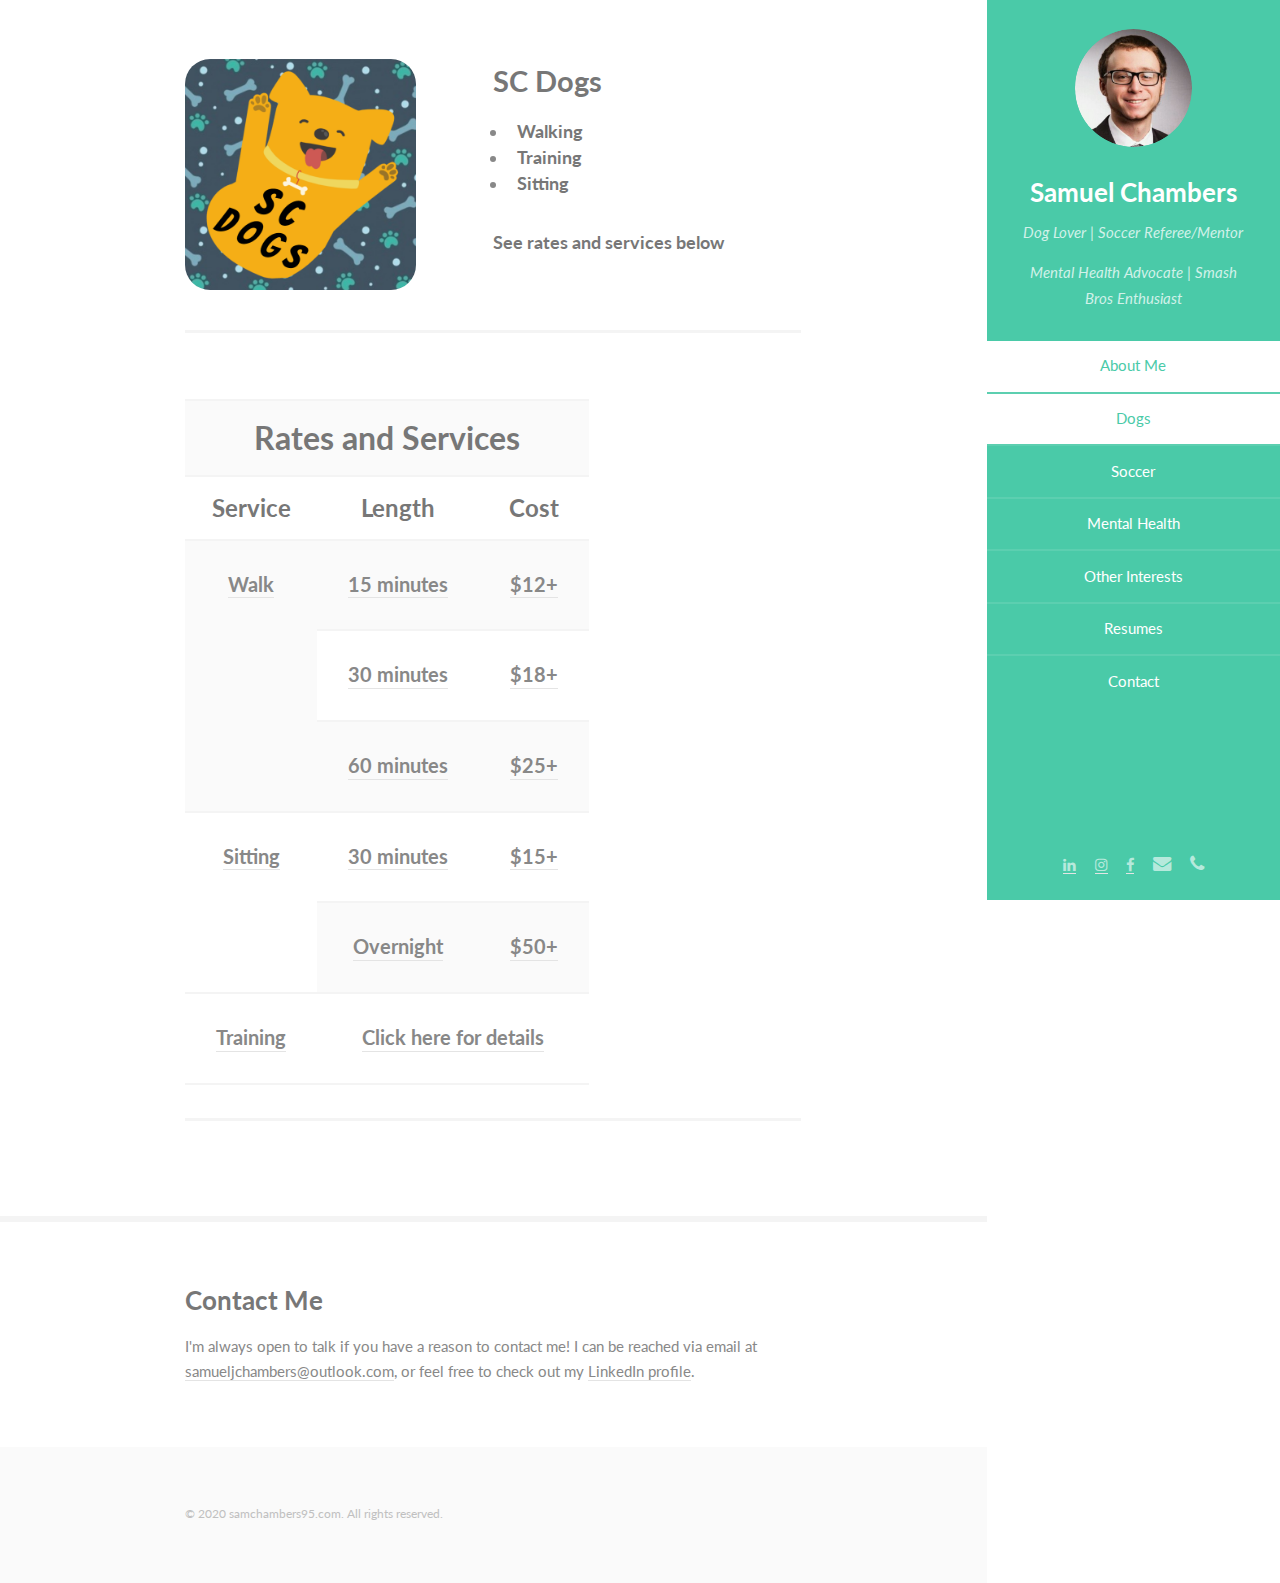
==== commit 0fe3c10e: "test with real site" ====
--- a/index.html
+++ b/index.html
@@ -1,487 +1,395 @@
-<!DOCTYPE HTML>
-<!--
-	Read Only by HTML5 UP
-	html5up.net | @ajlkn
-	Free for personal and commercial use under the CCA 3.0 license (html5up.net/license)
--->
-<html>
-	<head>
-		<title>Read Only by HTML5 UP</title>
-		<meta charset="utf-8" />
-		<meta name="viewport" content="width=device-width, initial-scale=1, user-scalable=no" />
-		<link rel="stylesheet" href="assets/css/main.css" />
-	</head>
-	<body class="is-preload">
-
-		<!-- Header -->
-			<section id="header">
-				<header>
-					<span class="image avatar"><img src="images/avatar.jpg" alt="" /></span>
-					<h1 id="logo"><a href="#">Willis Corto</a></h1>
-					<p>I got reprogrammed by a rogue AI<br />
-					and now I'm totally cray</p>
-				</header>
-				<nav id="nav">
-					<ul>
-						<li><a href="#one" class="active">About</a></li>
-						<li><a href="#two">Things I Can Do</a></li>
-						<li><a href="#three">A Few Accomplishments</a></li>
-						<li><a href="#four">Contact</a></li>
-					</ul>
-				</nav>
-				<footer>
-					<ul class="icons">
-						<li><a href="#" class="icon brands fa-twitter"><span class="label">Twitter</span></a></li>
-						<li><a href="#" class="icon brands fa-facebook-f"><span class="label">Facebook</span></a></li>
-						<li><a href="#" class="icon brands fa-instagram"><span class="label">Instagram</span></a></li>
-						<li><a href="#" class="icon brands fa-github"><span class="label">Github</span></a></li>
-						<li><a href="#" class="icon solid fa-envelope"><span class="label">Email</span></a></li>
-					</ul>
-				</footer>
-			</section>
-
-		<!-- Wrapper -->
-			<div id="wrapper">
-
-				<!-- Main -->
-					<div id="main">
-
-						<!-- One -->
-							<section id="one">
-								<div class="image main" data-position="center">
-									<img src="images/banner.jpg" alt="" />
-								</div>
-								<div class="container">
-									<header class="major">
-										<h2>Read Only</h2>
-										<p>Just an incredibly simple responsive site<br />
-										template freebie by <a href="http://html5up.net">HTML5 UP</a>.</p>
-									</header>
-									<p>Faucibus sed lobortis aliquam lorem blandit. Lorem eu nunc metus col. Commodo id in arcu ante lorem ipsum sed accumsan erat praesent faucibus commodo ac mi lacus. Adipiscing mi ac commodo. Vis aliquet tortor ultricies non ante erat nunc integer eu ante ornare amet commetus vestibulum blandit integer in curae ac faucibus integer non. Adipiscing cubilia elementum.</p>
-								</div>
-							</section>
-
-						<!-- Two -->
-							<section id="two">
-								<div class="container">
-									<h3>Things I Can Do</h3>
-									<p>Integer eu ante ornare amet commetus vestibulum blandit integer in curae ac faucibus integer non. Adipiscing cubilia elementum integer lorem ipsum dolor sit amet.</p>
-									<ul class="feature-icons">
-										<li class="icon solid fa-code">Write all the code</li>
-										<li class="icon solid fa-cubes">Stack small boxes</li>
-										<li class="icon solid fa-book">Read books and stuff</li>
-										<li class="icon solid fa-coffee">Drink much coffee</li>
-										<li class="icon solid fa-bolt">Lightning bolt</li>
-										<li class="icon solid fa-users">Shadow clone technique</li>
-									</ul>
-								</div>
-							</section>
-
-						<!-- Three -->
-							<section id="three">
-								<div class="container">
-									<h3>A Few Accomplishments</h3>
-									<p>Integer eu ante ornare amet commetus vestibulum blandit integer in curae ac faucibus integer non. Adipiscing cubilia elementum integer. Integer eu ante ornare amet commetus.</p>
-									<div class="features">
-										<article>
-											<a href="#" class="image"><img src="images/pic01.jpg" alt="" /></a>
-											<div class="inner">
-												<h4>Possibly broke spacetime</h4>
-												<p>Integer eu ante ornare amet commetus vestibulum blandit integer in curae ac faucibus integer adipiscing ornare amet.</p>
-											</div>
-										</article>
-										<article>
-											<a href="#" class="image"><img src="images/pic02.jpg" alt="" /></a>
-											<div class="inner">
-												<h4>Terraformed a small moon</h4>
-												<p>Integer eu ante ornare amet commetus vestibulum blandit integer in curae ac faucibus integer adipiscing ornare amet.</p>
-											</div>
-										</article>
-										<article>
-											<a href="#" class="image"><img src="images/pic03.jpg" alt="" /></a>
-											<div class="inner">
-												<h4>Snapped dark matter in the wild</h4>
-												<p>Integer eu ante ornare amet commetus vestibulum blandit integer in curae ac faucibus integer adipiscing ornare amet.</p>
-											</div>
-										</article>
-									</div>
-								</div>
-							</section>
-
-						<!-- Four -->
-							<section id="four">
-								<div class="container">
-									<h3>Contact Me</h3>
-									<p>Integer eu ante ornare amet commetus vestibulum blandit integer in curae ac faucibus integer non. Adipiscing cubilia elementum integer. Integer eu ante ornare amet commetus.</p>
-									<form method="post" action="#">
-										<div class="row gtr-uniform">
-											<div class="col-6 col-12-xsmall"><input type="text" name="name" id="name" placeholder="Name" /></div>
-											<div class="col-6 col-12-xsmall"><input type="email" name="email" id="email" placeholder="Email" /></div>
-											<div class="col-12"><input type="text" name="subject" id="subject" placeholder="Subject" /></div>
-											<div class="col-12"><textarea name="message" id="message" placeholder="Message" rows="6"></textarea></div>
-											<div class="col-12">
-												<ul class="actions">
-													<li><input type="submit" class="primary" value="Send Message" /></li>
-													<li><input type="reset" value="Reset Form" /></li>
-												</ul>
-											</div>
-										</div>
-									</form>
-								</div>
-							</section>
-
-						<!-- Five -->
-						<!--
-							<section id="five">
-								<div class="container">
-									<h3>Elements</h3>
-
-									<section>
-										<h4>Text</h4>
-										<p>This is <b>bold</b> and this is <strong>strong</strong>. This is <i>italic</i> and this is <em>emphasized</em>.
-										This is <sup>superscript</sup> text and this is <sub>subscript</sub> text.
-										This is <u>underlined</u> and this is code: <code>for (;;) { ... }</code>. Finally, <a href="#">this is a link</a>.</p>
-										<hr />
-										<header>
-											<h4>Heading with a Subtitle</h4>
-											<p>Lorem ipsum dolor sit amet nullam id egestas urna aliquam</p>
-										</header>
-										<p>Nunc lacinia ante nunc ac lobortis. Interdum adipiscing gravida odio porttitor sem non mi integer non faucibus ornare mi ut ante amet placerat aliquet. Volutpat eu sed ante lacinia sapien lorem accumsan varius montes viverra nibh in adipiscing blandit tempus accumsan.</p>
-										<header>
-											<h5>Heading with a Subtitle</h5>
-											<p>Lorem ipsum dolor sit amet nullam id egestas urna aliquam</p>
-										</header>
-										<p>Nunc lacinia ante nunc ac lobortis. Interdum adipiscing gravida odio porttitor sem non mi integer non faucibus ornare mi ut ante amet placerat aliquet. Volutpat eu sed ante lacinia sapien lorem accumsan varius montes viverra nibh in adipiscing blandit tempus accumsan.</p>
-										<hr />
-										<h2>Heading Level 2</h2>
-										<h3>Heading Level 3</h3>
-										<h4>Heading Level 4</h4>
-										<h5>Heading Level 5</h5>
-										<h6>Heading Level 6</h6>
-										<hr />
-										<h5>Blockquote</h5>
-										<blockquote>Fringilla nisl. Donec accumsan interdum nisi, quis tincidunt felis sagittis eget tempus euismod. Vestibulum ante ipsum primis in faucibus vestibulum. Blandit adipiscing eu felis iaculis volutpat ac adipiscing accumsan faucibus. Vestibulum ante ipsum primis in faucibus lorem ipsum dolor sit amet nullam adipiscing eu felis.</blockquote>
-										<h5>Preformatted</h5>
-										<pre><code>i = 0;
-
-while (!deck.isInOrder()) {
-    print 'Iteration ' + i;
-    deck.shuffle();
-    i++;
-}
-
-print 'It took ' + i + ' iterations to sort the deck.';</code></pre>
-									</section>
-
-									<section>
-										<h4>Lists</h4>
-										<div class="row">
-											<div class="col-6 col-12-xsmall">
-												<h5>Unordered</h5>
-												<ul>
-													<li>Dolor pulvinar etiam magna etiam.</li>
-													<li>Sagittis adipiscing lorem eleifend.</li>
-													<li>Felis enim feugiat dolore viverra.</li>
-												</ul>
-												<h5>Alternate</h5>
-												<ul class="alt">
-													<li>Dolor pulvinar etiam magna etiam.</li>
-													<li>Sagittis adipiscing lorem eleifend.</li>
-													<li>Felis enim feugiat dolore viverra.</li>
-												</ul>
-											</div>
-											<div class="col-6 col-12-xsmall">
-												<h5>Ordered</h5>
-												<ol>
-													<li>Dolor pulvinar etiam magna etiam.</li>
-													<li>Etiam vel felis at lorem sed viverra.</li>
-													<li>Felis enim feugiat dolore viverra.</li>
-													<li>Dolor pulvinar etiam magna etiam.</li>
-													<li>Etiam vel felis at lorem sed viverra.</li>
-													<li>Felis enim feugiat dolore viverra.</li>
-												</ol>
-												<h5>Icons</h5>
-												<ul class="icons">
-													<li><a href="#" class="icon brands fa-twitter"><span class="label">Twitter</span></a></li>
-													<li><a href="#" class="icon brands fa-facebook-f"><span class="label">Facebook</span></a></li>
-													<li><a href="#" class="icon brands fa-instagram"><span class="label">Instagram</span></a></li>
-													<li><a href="#" class="icon brands fa-github"><span class="label">Github</span></a></li>
-													<li><a href="#" class="icon brands fa-dribbble"><span class="label">Dribbble</span></a></li>
-													<li><a href="#" class="icon brands fa-tumblr"><span class="label">Tumblr</span></a></li>
-												</ul>
-											</div>
-										</div>
-										<h5>Actions</h5>
-										<ul class="actions">
-											<li><a href="#" class="button primary">Default</a></li>
-											<li><a href="#" class="button">Default</a></li>
-											<li><a href="#" class="button alt">Default</a></li>
-										</ul>
-										<ul class="actions small">
-											<li><a href="#" class="button primary small">Small</a></li>
-											<li><a href="#" class="button small">Small</a></li>
-											<li><a href="#" class="button alt small">Small</a></li>
-										</ul>
-										<div class="row">
-											<div class="col-3 col-6-medium col-12-xsmall">
-												<ul class="actions stacked">
-													<li><a href="#" class="button primary">Default</a></li>
-													<li><a href="#" class="button">Default</a></li>
-													<li><a href="#" class="button alt">Default</a></li>
-												</ul>
-											</div>
-											<div class="col-3 col-6 col-12-xsmall">
-												<ul class="actions stacked">
-													<li><a href="#" class="button primary small">Small</a></li>
-													<li><a href="#" class="button small">Small</a></li>
-													<li><a href="#" class="button alt small">Small</a></li>
-												</ul>
-											</div>
-											<div class="col-3 col-6-medium col-12-xsmall">
-												<ul class="actions stacked">
-													<li><a href="#" class="button primary fit">Default</a></li>
-													<li><a href="#" class="button fit">Default</a></li>
-													<li><a href="#" class="button alt fit">Default</a></li>
-												</ul>
-											</div>
-											<div class="col-3 col-6-medium col-12-xsmall">
-												<ul class="actions stacked">
-													<li><a href="#" class="button primary small fit">Small</a></li>
-													<li><a href="#" class="button small fit">Small</a></li>
-													<li><a href="#" class="button alt small fit">Small</a></li>
-												</ul>
-											</div>
-										</div>
-									</section>
-
-									<section>
-										<h4>Table</h4>
-										<h5>Default</h5>
-										<div class="table-wrapper">
-											<table>
-												<thead>
-													<tr>
-														<th>Name</th>
-														<th>Description</th>
-														<th>Price</th>
-													</tr>
-												</thead>
-												<tbody>
-													<tr>
-														<td>Item One</td>
-														<td>Ante turpis integer aliquet porttitor.</td>
-														<td>29.99</td>
-													</tr>
-													<tr>
-														<td>Item Two</td>
-														<td>Vis ac commodo adipiscing arcu aliquet.</td>
-														<td>19.99</td>
-													</tr>
-													<tr>
-														<td>Item Three</td>
-														<td> Morbi faucibus arcu accumsan lorem.</td>
-														<td>29.99</td>
-													</tr>
-													<tr>
-														<td>Item Four</td>
-														<td>Vitae integer tempus condimentum.</td>
-														<td>19.99</td>
-													</tr>
-													<tr>
-														<td>Item Five</td>
-														<td>Ante turpis integer aliquet porttitor.</td>
-														<td>29.99</td>
-													</tr>
-												</tbody>
-												<tfoot>
-													<tr>
-														<td colspan="2"></td>
-														<td>100.00</td>
-													</tr>
-												</tfoot>
-											</table>
-										</div>
-
-										<h5>Alternate</h5>
-										<div class="table-wrapper">
-											<table class="alt">
-												<thead>
-													<tr>
-														<th>Name</th>
-														<th>Description</th>
-														<th>Price</th>
-													</tr>
-												</thead>
-												<tbody>
-													<tr>
-														<td>Item One</td>
-														<td>Ante turpis integer aliquet porttitor.</td>
-														<td>29.99</td>
-													</tr>
-													<tr>
-														<td>Item Two</td>
-														<td>Vis ac commodo adipiscing arcu aliquet.</td>
-														<td>19.99</td>
-													</tr>
-													<tr>
-														<td>Item Three</td>
-														<td> Morbi faucibus arcu accumsan lorem.</td>
-														<td>29.99</td>
-													</tr>
-													<tr>
-														<td>Item Four</td>
-														<td>Vitae integer tempus condimentum.</td>
-														<td>19.99</td>
-													</tr>
-													<tr>
-														<td>Item Five</td>
-														<td>Ante turpis integer aliquet porttitor.</td>
-														<td>29.99</td>
-													</tr>
-												</tbody>
-												<tfoot>
-													<tr>
-														<td colspan="2"></td>
-														<td>100.00</td>
-													</tr>
-												</tfoot>
-											</table>
-										</div>
-									</section>
-
-									<section>
-										<h4>Buttons</h4>
-										<ul class="actions">
-											<li><a href="#" class="button primary">Primary</a></li>
-											<li><a href="#" class="button">Default</a></li>
-											<li><a href="#" class="button alt">Alternate</a></li>
-										</ul>
-										<ul class="actions">
-											<li><a href="#" class="button primary large">Large</a></li>
-											<li><a href="#" class="button">Default</a></li>
-											<li><a href="#" class="button alt small">Small</a></li>
-										</ul>
-										<ul class="actions fit">
-											<li><a href="#" class="button primary fit">Fit</a></li>
-											<li><a href="#" class="button fit">Fit</a></li>
-											<li><a href="#" class="button alt fit">Fit</a></li>
-										</ul>
-										<ul class="actions fit small">
-											<li><a href="#" class="button primary fit small">Fit + Small</a></li>
-											<li><a href="#" class="button fit small">Fit + Small</a></li>
-											<li><a href="#" class="button alt fit small">Fit + Small</a></li>
-										</ul>
-										<ul class="actions">
-											<li><a href="#" class="button primary icon solid fa-download">Icon</a></li>
-											<li><a href="#" class="button icon solid fa-download">Icon</a></li>
-											<li><a href="#" class="button alt icon solid fa-check">Icon</a></li>
-										</ul>
-										<ul class="actions">
-											<li><span class="button primary disabled">Primary</span></li>
-											<li><span class="button disabled">Default</span></li>
-											<li><span class="button alt disabled">Alternate</span></li>
-										</ul>
-									</section>
-
-									<section>
-										<h4>Form</h4>
-										<form method="post" action="#">
-											<div class="row gtr-uniform">
-												<div class="col-6 col-12-xsmall">
-													<input type="text" name="demo-name" id="demo-name" value="" placeholder="Name" />
-												</div>
-												<div class="col-6 col-12-xsmall">
-													<input type="email" name="demo-email" id="demo-email" value="" placeholder="Email" />
-												</div>
-												<div class="col-12">
-													<select name="demo-category" id="demo-category">
-														<option value="">- Category -</option>
-														<option value="1">Manufacturing</option>
-														<option value="1">Shipping</option>
-														<option value="1">Administration</option>
-														<option value="1">Human Resources</option>
-													</select>
-												</div>
-												<div class="col-4 col-12-medium">
-													<input type="radio" id="demo-priority-low" name="demo-priority" checked>
-													<label for="demo-priority-low">Low Priority</label>
-												</div>
-												<div class="col-4 col-12-medium">
-													<input type="radio" id="demo-priority-normal" name="demo-priority">
-													<label for="demo-priority-normal">Normal Priority</label>
-												</div>
-												<div class="col-4 col-12-medium">
-													<input type="radio" id="demo-priority-high" name="demo-priority">
-													<label for="demo-priority-high">High Priority</label>
-												</div>
-												<div class="col-6 col-12-medium">
-													<input type="checkbox" id="demo-copy" name="demo-copy">
-													<label for="demo-copy">Email me a copy of this message</label>
-												</div>
-												<div class="col-6 col-12-medium">
-													<input type="checkbox" id="demo-human" name="demo-human" checked>
-													<label for="demo-human">I am a human and not a robot</label>
-												</div>
-												<div class="col-12">
-													<textarea name="demo-message" id="demo-message" placeholder="Enter your message" rows="6"></textarea>
-												</div>
-												<div class="col-12">
-													<ul class="actions">
-														<li><input type="submit" value="Send Message" /></li>
-														<li><input type="reset" value="Reset" class="alt" /></li>
-													</ul>
-												</div>
-											</div>
-										</form>
-									</section>
-
-									<section>
-										<h4>Image</h4>
-										<h5>Fit</h5>
-										<span class="image fit"><img src="images/banner.jpg" alt="" /></span>
-										<div class="box alt">
-											<div class="row gtr-50 gtr-uniform">
-												<div class="col-4"><span class="image fit"><img src="images/pic01.jpg" alt="" /></span></div>
-												<div class="col-4"><span class="image fit"><img src="images/pic02.jpg" alt="" /></span></div>
-												<div class="col-4"><span class="image fit"><img src="images/pic03.jpg" alt="" /></span></div>
-												<div class="col-4"><span class="image fit"><img src="images/pic02.jpg" alt="" /></span></div>
-												<div class="col-4"><span class="image fit"><img src="images/pic03.jpg" alt="" /></span></div>
-												<div class="col-4"><span class="image fit"><img src="images/pic01.jpg" alt="" /></span></div>
-												<div class="col-4"><span class="image fit"><img src="images/pic03.jpg" alt="" /></span></div>
-												<div class="col-4"><span class="image fit"><img src="images/pic01.jpg" alt="" /></span></div>
-												<div class="col-4"><span class="image fit"><img src="images/pic02.jpg" alt="" /></span></div>
-											</div>
-										</div>
-										<h5>Left &amp; Right</h5>
-										<p><span class="image left"><img src="images/avatar.jpg" alt="" /></span>Fringilla nisl. Donec accumsan interdum nisi, quis tincidunt felis sagittis eget. tempus euismod. Vestibulum ante ipsum primis in faucibus vestibulum. Blandit adipiscing eu felis iaculis volutpat ac adipiscing accumsan eu faucibus. Integer ac pellentesque praesent tincidunt felis sagittis eget. tempus euismod. Vestibulum ante ipsum primis in faucibus vestibulum. Blandit adipiscing eu felis iaculis volutpat ac adipiscing accumsan eu faucibus. Integer ac pellentesque praesent. Donec accumsan interdum nisi, quis tincidunt felis sagittis eget. tempus euismod. Vestibulum ante ipsum primis in faucibus vestibulum. Blandit adipiscing eu felis iaculis volutpat ac adipiscing accumsan eu faucibus. Integer ac pellentesque praesent tincidunt felis sagittis eget. tempus euismod. Vestibulum ante ipsum primis in faucibus vestibulum. Blandit adipiscing eu felis iaculis volutpat ac adipiscing accumsan eu faucibus. Integer ac pellentesque praesent.</p>
-										<p><span class="image right"><img src="images/avatar.jpg" alt="" /></span>Fringilla nisl. Donec accumsan interdum nisi, quis tincidunt felis sagittis eget. tempus euismod. Vestibulum ante ipsum primis in faucibus vestibulum. Blandit adipiscing eu felis iaculis volutpat ac adipiscing accumsan eu faucibus. Integer ac pellentesque praesent tincidunt felis sagittis eget. tempus euismod. Vestibulum ante ipsum primis in faucibus vestibulum. Blandit adipiscing eu felis iaculis volutpat ac adipiscing accumsan eu faucibus. Integer ac pellentesque praesent. Donec accumsan interdum nisi, quis tincidunt felis sagittis eget. tempus euismod. Vestibulum ante ipsum primis in faucibus vestibulum. Blandit adipiscing eu felis iaculis volutpat ac adipiscing accumsan eu faucibus. Integer ac pellentesque praesent tincidunt felis sagittis eget. tempus euismod. Vestibulum ante ipsum primis in faucibus vestibulum. Blandit adipiscing eu felis iaculis volutpat ac adipiscing accumsan eu faucibus. Integer ac pellentesque praesent.</p>
-									</section>
-
-								</div>
-							</section>
-						-->
-
-					</div>
-
-				<!-- Footer -->
-					<section id="footer">
-						<div class="container">
-							<ul class="copyright">
-								<li>&copy; Untitled. All rights reserved.</li><li>Design: <a href="http://html5up.net">HTML5 UP</a></li>
-							</ul>
-						</div>
-					</section>
-
-			</div>
-
-		<!-- Scripts -->
-			<script src="assets/js/jquery.min.js"></script>
-			<script src="assets/js/jquery.scrollex.min.js"></script>
-			<script src="assets/js/jquery.scrolly.min.js"></script>
-			<script src="assets/js/browser.min.js"></script>
-			<script src="assets/js/breakpoints.min.js"></script>
-			<script src="assets/js/util.js"></script>
-			<script src="assets/js/main.js"></script>
-
-	</body>
-</html>+﻿<!DOCTYPE HTML>
+<!--
+	Read Only by HTML5 UP
+	html5up.net | @ajlkn
+	Free for personal and commercial use under the CCA 3.0 license (html5up.net/license)
+-->
+<html>
+	<head>
+		<title>Samuel Chambers</title>
+		<meta charset="utf-8" />
+		<meta name="viewport" content="width=device-width, initial-scale=1" />
+		<!--[if lte IE 8]><script src="assets/js/ie/html5shiv.js"></script><![endif]-->
+		<link rel="stylesheet" href="assets/css/main.css" />
+		<!--[if lte IE 8]><link rel="stylesheet" href="assets/css/ie8.css" /><![endif]-->
+	</head>
+	<body>
+
+		<!-- Header -->
+			<section id="header">
+				<header>
+					<span class="image avatar"><img src="images/portrait.jpg" alt="" /></span>
+					<h1 id="logo"><a href="#">Samuel Chambers</a></h1>
+					<p>Dog Lover | Soccer Referee/Mentor</p>
+					<p>Mental Health Advocate | Smash Bros Enthusiast</p>
+				</header>
+				<nav id="nav">
+					<ul>
+						<li><a href="#about" class="active">About Me</a></li>
+						<li><a href="#dogs">Dogs</a></li>
+						<li><a href="#soccer">Soccer</a></li>
+						<li><a href="#mentalhealth">Mental Health</a></li>
+						<li><a href="#other">Other Interests</a></li>
+						<li><a href="#resumes">Resumes</a></li>
+						<li><a href="#contact">Contact</a></li>
+					</ul>
+				</nav>
+				<footer>
+					<ul class="icons">
+						<li><a href="https://www.linkedin.com/in/samueljchambers" class="fa fa-linkedin"></a></li>
+						<li><a href="https://www.instagram.com/sc_dogs" class="fa fa-instagram"></a></li>
+						<li><a href="https://www.facebook.com/scdogwalker" class="fa fa-facebook"></a></li>
+						<li><a href="mailto:samueljchambers@outlook.com" class="icon fa-envelope"><span class="label">Email</span></a></li>
+						<li><a href="tel:9787120060" class="icon fa-phone"></a></li>
+					</ul>
+				</footer>
+			</section>
+
+		<!-- Wrapper -->
+			<div id="wrapper">
+
+				<!-- Main -->
+					<div id="main">
+
+						<!-- One -->
+							<!-- <section id="about">
+								<div class="container">
+									<header class="major">
+										<h2>Sam Chambers</h2>
+										<p>About Me</p>
+									</header>
+									<p>
+										Hello, and welcome to my webpage! Here, you'll get a feel for my passions as well as my work/personal experience.
+										I will let you know right now that I tend to be long-winded in my writing, so if you're looking for a specific aspect
+										of my life, you can use the notification bar to skip to it.I hope you take the time to get to know me, and if you have
+										any interest in reaching out for any reason, feel free to <a href="#contact">contact me</a>.
+									</p>
+									<p>
+										A little bit about me: I'm a 24 year old man from Danvers, MA. Growing up, I went to public schools and focused on
+										marching band, soccer and basketball. After graduating high school in 2014, I went to UMass Lowell to study computer
+										science. There, I was president of the Super Smash Bros club and I was on the e-board for Active Minds, a mental health
+										advocacy group. I stopped attending after 5 years, once I realized that my lack of passion for my studies killed my
+										motivation for my classes and the pressure and expectations I was putting on myself was unrealistic.
+									</p>
+									<p>
+										I may go back and finish my degree someday, but for now, I'm focusing on other things that are more fulfilling to me,
+										such as <a href="#dogs">working with dogs</a>, <a href="#soccer">refereeing youth soccer/mentoring new referees</a>,
+										and <a href="#mentalhealth">spreading mental health awareness</a>.
+									</p>
+									<p>
+										One major aspect of my life that holds me back is the issues I have in my forearms, wrists and hands. A combination of
+										genetic predisposition, poor posture, and overuse from gaming (specifically Guitar Hero and Super Smash Bros.) have
+										left me with major issues with the muscles, tendons, and nerves. At times, the pain and weakness has made everyday tasks
+										such as driving and using my phone difficult. I recently took a break from my job at the doggy daycare I've been working
+										at to focus on my recovery. From what I understand, it can't be fixed but it can be heavily mitigated if I put in the
+										work to maintain it. I'm currently in physical therapy and am seeing a chiropractor to try to manage the situation.
+									</p>
+								</div>
+							</section> -->
+
+						<!-- Two -->
+							<section id="dogs">
+								<div class="container">
+									<div class="features">
+										<article id="dogheader">
+											<div id="dogheaderleft">
+												<img src="images/dogs_scdogs.png" alt="" href="#" width="75%" style="border-radius: 25px;"/>
+											</div>
+											<div id="dogheaderright">
+												<h2>SC Dogs</h2>
+												<ul>
+													<li style="font-size: larger;"><b>Walking</b></li>
+													<li style="font-size: larger;"><b>Training</b></li>
+													<li style="font-size: larger;"><b>Sitting</b></li>
+												</ul>
+
+												<h4>See rates and services below</h4>
+											</div>
+										</article>
+										<article>
+											<!-- <p>test</p> -->
+											<div class="inner">
+												<p></p>
+												<table>
+													<tr>
+														<td colspan="3" style="font-size: xx-large; text-align: center;"><b>Rates and Services</b></td>
+													</tr>
+													<tr>
+														<td style="font-size: x-large; text-align: center;"><b>Service</b></td style="font-size: xx-large; text-align: center;">
+														<td style="font-size: x-large; text-align: center;"><b>Length</b></td style="font-size: xx-large; text-align: center;">
+														<td style="font-size: x-large; text-align: center;"><b>Cost</b></td style="font-size: xx-large; text-align: center;">
+													</tr>
+													<tr>
+														<td rowspan="3" style="text-align: center;"><a class="trigger_popup_walk">Walk</a></td colspan="2">
+														<td style="text-align: center; white-space: nowrap;"><a class="trigger_popup_15wl">15 minutes</a></td style="text-align: center;">
+														<td style="text-align: center; white-space: nowrap;"><a class="trigger_popup_15wc">$12+</a></td style="text-align: center; white-space: nowrap;">
+													</tr>
+													<tr>
+														<td style="text-align: center; white-space: nowrap;"><a class="trigger_popup_30wl">30 minutes</a></td style="text-align: center; white-space: nowrap;">
+														<td style="text-align: center; white-space: nowrap;"><a class="trigger_popup_30wc">$18+</a></td style="text-align: center; white-space: nowrap;">
+													</tr>
+													<tr>
+														<td style="text-align: center; white-space: nowrap;"><a class="trigger_popup_60wl">60 minutes</a></td style="text-align: center; white-space: nowrap;">
+														<td style="text-align: center; white-space: nowrap;"><a class="trigger_popup_60wc">$25+</a></td style="text-align: center; white-space: nowrap;">
+													</tr>
+													<tr>
+														<td rowspan="2" style="text-align: center; white-space: nowrap;"><a class="trigger_popup_sitting">Sitting</a></td>
+														<td style="text-align: center; white-space: nowrap;"><a class="trigger_popup_30sl">30 minutes</a></td style="text-align: center; white-space: nowrap;">
+														<td style="text-align: center; white-space: nowrap;"><a class="trigger_popup_30sc">$15+</a></td style="text-align: center; white-space: nowrap;">
+													</tr>
+													<tr>
+														<td style="text-align: center; white-space: nowrap;"><a class="trigger_popup_onsl">Overnight</a></td style="text-align: center; white-space: nowrap;">
+														<td style="text-align: center; white-space: nowrap;"><a class="trigger_popup_onsc">$50+</a></td>
+													</tr>
+													<tr>
+														<td style="text-align: center; white-space: nowrap;"><a class="trigger_popup_training">Training</a></td style="text-align: center; white-space: nowrap;">
+														<td colspan="2" style="text-align: center; white-space: nowrap;"><a class="trigger_popup_training">Click here for details</a></td>
+													</tr>
+												</table>
+											</div>
+										</article>
+										<article>
+											<!-- Load Facebook SDK for JavaScript -->
+											<div id="fb-root"></div>
+											<script>
+												window.fbAsyncInit = function() {
+												FB.init({
+													xfbml            : true,
+													version          : 'v5.0'
+												});
+												};
+
+												(function(d, s, id) {
+												var js, fjs = d.getElementsByTagName(s)[0];
+												if (d.getElementById(id)) return;
+												js = d.createElement(s); js.id = id;
+												js.src = 'https://connect.facebook.net/en_US/sdk/xfbml.customerchat.js';
+												fjs.parentNode.insertBefore(js, fjs);
+												}(document, 'script', 'facebook-jssdk'));
+											</script>
+
+											<!-- Your customer chat code -->
+											<div class="fb-customerchat"
+												attribution=setup_tool
+												page_id="120773505982921"
+												theme_color="#13cf13"
+												logged_in_greeting="Hi! How can I help you?"
+												logged_out_greeting="Hi! How can I help you?">
+											</div>
+										</article>
+<!-- 									<h3>Why</h3>
+										<p>
+											After deciding not to pursue my degree in computer science, I did some soul-searching to try to find what path I could take
+											to find my purpose in life. The only thing that came to mind was working with animals, specifically dogs. I applied to a few
+											doggy daycares and was hired at one. I learned a lot about dog behavior here and found myself motivated to absorb as much
+											information I could. I decided I wanted to expand my experience in the field, so I started my dog business, SC Dogs.
+										</p> -->
+									</div>
+								</div>
+							</section>
+
+<!-- 							<section id="soccer">
+								<div class="container">
+									<h3>Soccer</h3>
+									<p>I'm always open to talk if you have a reason to contact me! I can be reached via email at <a href="mailto:samueljchambers@outlook.com">samueljchambers@outlook.com</a>, or feel free to check out my <a href="https://www.linkedin.com/in/samueljchambers">LinkedIn profile</a>.</p>
+								</div>
+							</section>
+							
+							<section id="mentalhealth">
+								<div class="container">
+									<h3>Mental Health</h3>
+									<iframe width="560" height="315" src="https://www.youtube.com/embed/SUJPN5z_7Tg" frameborder="0" allow="accelerometer; autoplay; encrypted-media; gyroscope; picture-in-picture" allowfullscreen></iframe>								</div>
+							</section>
+
+							<section id="other">
+								<div class="container">
+									<h3>Personal Interests</h3>
+									<p>Outside of coding, I have a couple of passions I enjoy pursuing in my free time.</p>
+									<div class="features">
+										<article>
+											<a class="image"><img src="images/Referee.jpg" alt="" /><div align="center" class="caption"><i>Sporting our pink uniforms at the Danvers Invitational Tournament, Memorial Day Weekend 2015.</i></div></a>
+											<div class="inner">
+												<h4>Soccer Referee/Fan</h4>
+												<p>For as long as I can remember, soccer has been a significant part of my life. Although my days as a player are over, outside of intramural leagues for my school, I will enjoy my front row season tickets to the New England Revolution!</p>
+												<p>For roughly half my life (9 of my 20 years), I have been a USSF certified soccer referee. Refereeing was my first job, and it has been a great way for me to really learn more about a sport I love, all while teaching me several important communication and cooperation skills along the way.</p>
+											</div>
+										</article>
+										<article>
+											<a class="image"><img src="images/PewFatPound2016.jpg" alt="" /><div align="center" class="caption"><i>Myself with two of my favorite professional Super Smash Bros Melee players, PewPewU and SFAT, this April at Pound 2016, a national tournament held in Virginia featuring just under 1000 entrants.</i></div></a>
+											<div class="inner">
+												<h4>Avid Nintendo Fan</h4>
+												<p>From the age of two, when my older sisters handed me an unplugged Super Nintendo controller while they played Super Mario World, I've been a huge Nintendo fan. I enjoy collecting the systems, and between consoles and handhelds, I own about 20 Nintendo systems.</p>
+												<p>In the past couple years, though, my gaming interest has shifted to competitive Super Smash Bros, Melee specifically. I'm part of UMass Lowell's Super Smash Bros Melee Club, and had the chance to compete on our team in crew battles versus UNH and UMaine.</p>
+											</div>
+										</article>
+									</div>
+								</div>
+							</section> -->
+
+						<!-- Four -->
+							<section id="contact">
+								<div class="container">
+									<h3>Contact Me</h3>
+									<p>I'm always open to talk if you have a reason to contact me! I can be reached via email at <a href="mailto:samueljchambers@outlook.com">samueljchambers@outlook.com</a>, or feel free to check out my <a href="https://www.linkedin.com/in/samueljchambers">LinkedIn profile</a>.</p>
+								</div>
+							</section>
+
+
+					</div>
+
+				<!-- Footer -->
+					<section id="footer">
+						<div class="container">
+							<ul class="copyright">
+								<li>&copy; 2020 samchambers95.com. All rights reserved.</li>
+							</ul>
+						</div>
+					</section>
+
+			</div>
+
+		<!-- Scripts -->
+			<script src="assets/js/jquery.min.js"></script>
+			<script src="assets/js/jquery.scrollzer.min.js"></script>
+			<script src="assets/js/jquery.scrolly.min.js"></script>
+			<script src="assets/js/skel.min.js"></script>
+			<script src="assets/js/util.js"></script>
+			<!--[if lte IE 8]><script src="assets/js/ie/respond.min.js"></script><![endif]-->
+			<script src="assets/js/main.js"></script>
+			<script src="//platform.linkedin.com/in.js" type="text/javascript"></script>
+
+			<!-- Load Facebook SDK for JavaScript -->
+			<div id="fb-root"></div>
+			<script>
+				window.fbAsyncInit = function() {
+				FB.init({
+					xfbml            : true,
+					version          : 'v5.0'
+				});
+				};
+
+				(function(d, s, id) {
+				var js, fjs = d.getElementsByTagName(s)[0];
+				if (d.getElementById(id)) return;
+				js = d.createElement(s); js.id = id;
+				js.src = 'https://connect.facebook.net/en_US/sdk/xfbml.customerchat.js';
+				fjs.parentNode.insertBefore(js, fjs);
+				}(document, 'script', 'facebook-jssdk'));
+			</script>
+
+			<!-- Your customer chat code -->
+			<div class="fb-customerchat"
+				attribution=setup_tool
+				page_id="120773505982921"
+				theme_color="#13cf13"
+				logged_in_greeting="Hi! How can I help you?"
+				logged_out_greeting="Hi! How can I help you?">
+			</div>
+
+	</body>
+
+	<div class="hover_bkgr_walk">
+		<span class="helper"></span>
+		<div>
+			<div class="popupCloseButton">X</div>
+			<p>Add any HTML content<br />inside the popup box!</p>
+		</div>
+	</div>
+
+	<div class="hover_bkgr_15wl">
+		<span class="helper"></span>
+		<div>
+			<div class="popupCloseButton">X</div>
+			<p>Add any HTML content<br />inside the popup box!</p>
+		</div>
+	</div>
+
+	<div class="hover_bkgr_15wc">
+		<span class="helper"></span>
+		<div>
+			<div class="popupCloseButton">X</div>
+			<p>Add any HTML content<br />inside the popup box!</p>
+		</div>
+	</div>
+
+	<div class="hover_bkgr_30wl">
+		<span class="helper"></span>
+		<div>
+			<div class="popupCloseButton">X</div>
+			<p>Add any HTML content<br />inside the popup box!</p>
+		</div>
+	</div>
+
+	<div class="hover_bkgr_30wc">
+		<span class="helper"></span>
+		<div>
+			<div class="popupCloseButton">X</div>
+			<p>Add any HTML content<br />inside the popup box!</p>
+		</div>
+	</div>
+
+	<div class="hover_bkgr_60wl">
+		<span class="helper"></span>
+		<div>
+			<div class="popupCloseButton">X</div>
+			<p>Add any HTML content<br />inside the popup box!</p>
+		</div>
+	</div>
+
+	<div class="hover_bkgr_60wc">
+		<span class="helper"></span>
+		<div>
+			<div class="popupCloseButton">X</div>
+			<p>Add any HTML content<br />inside the popup box!</p>
+		</div>
+	</div>
+
+	<div class="hover_bkgr_sitting">
+		<span class="helper"></span>
+		<div>
+			<div class="popupCloseButton">X</div>
+			<p>Add any HTML content<br />inside the popup box!</p>
+		</div>
+	</div>
+
+	<div class="hover_bkgr_30sl">
+		<span class="helper"></span>
+		<div>
+			<div class="popupCloseButton">X</div>
+			<p>Add any HTML content<br />inside the popup box!</p>
+		</div>
+	</div>
+
+	<div class="hover_bkgr_30sc">
+		<span class="helper"></span>
+		<div>
+			<div class="popupCloseButton">X</div>
+			<p>Add any HTML content<br />inside the popup box!</p>
+		</div>
+	</div>
+
+	<div class="hover_bkgr_onsl">
+		<span class="helper"></span>
+		<div>
+			<div class="popupCloseButton">X</div>
+			<p>Add any HTML content<br />inside the popup box!</p>
+		</div>
+	</div>
+
+	<div class="hover_bkgr_onsc">
+		<span class="helper"></span>
+		<div>
+			<div class="popupCloseButton">X</div>
+			<p>Add any HTML content<br />inside the popup box!</p>
+		</div>
+	</div>
+
+	<div class="hover_bkgr_training">
+		<span class="helper"></span>
+		<div>
+			<div class="popupCloseButton">X</div>
+			<p>Add any HTML content<br />inside the popup box!</p>
+		</div>
+	</div>
+
+</html>
--- a/assets/css/main.css
+++ b/assets/css/main.css
@@ -1,3316 +1,3142 @@
-@import url("fontawesome-all.min.css");
-@import url("https://fonts.googleapis.com/css?family=Lato:400,400italic,700,700italic|Source+Code+Pro:400");
-
-/*
-	Read Only by HTML5 UP
-	html5up.net | @ajlkn
-	Free for personal and commercial use under the CCA 3.0 license (html5up.net/license)
-*/
-
-html, body, div, span, applet, object,
-iframe, h1, h2, h3, h4, h5, h6, p, blockquote,
-pre, a, abbr, acronym, address, big, cite,
-code, del, dfn, em, img, ins, kbd, q, s, samp,
-small, strike, strong, sub, sup, tt, var, b,
-u, i, center, dl, dt, dd, ol, ul, li, fieldset,
-form, label, legend, table, caption, tbody,
-tfoot, thead, tr, th, td, article, aside,
-canvas, details, embed, figure, figcaption,
-footer, header, hgroup, menu, nav, output, ruby,
-section, summary, time, mark, audio, video {
-	margin: 0;
-	padding: 0;
-	border: 0;
-	font-size: 100%;
-	font: inherit;
-	vertical-align: baseline;}
-
-article, aside, details, figcaption, figure,
-footer, header, hgroup, menu, nav, section {
-	display: block;}
-
-body {
-	line-height: 1;
-}
-
-ol, ul {
-	list-style: none;
-}
-
-blockquote, q {
-	quotes: none;
-}
-
-	blockquote:before, blockquote:after, q:before, q:after {
-		content: '';
-		content: none;
-	}
-
-table {
-	border-collapse: collapse;
-	border-spacing: 0;
-}
-
-body {
-	-webkit-text-size-adjust: none;
-}
-
-mark {
-	background-color: transparent;
-	color: inherit;
-}
-
-input::-moz-focus-inner {
-	border: 0;
-	padding: 0;
-}
-
-input, select, textarea {
-	-moz-appearance: none;
-	-webkit-appearance: none;
-	-ms-appearance: none;
-	appearance: none;
-}
-
-/* Basic */
-
-	html {
-		box-sizing: border-box;
-	}
-
-	*, *:before, *:after {
-		box-sizing: inherit;
-	}
-
-	body {
-		background: #fff;
-	}
-
-		body.is-preload *, body.is-preload *:before, body.is-preload *:after {
-			-moz-animation: none !important;
-			-webkit-animation: none !important;
-			-ms-animation: none !important;
-			animation: none !important;
-			-moz-transition: none !important;
-			-webkit-transition: none !important;
-			-ms-transition: none !important;
-			transition: none !important;
-		}
-
-	body, input, select, textarea {
-		color: #888;
-		font-family: "Lato", sans-serif;
-		font-size: 16pt;
-		font-weight: 400;
-		line-height: 1.75em;
-	}
-
-	a {
-		-moz-transition: color 0.2s ease-in-out, border-color 0.2s ease-in-out;
-		-webkit-transition: color 0.2s ease-in-out, border-color 0.2s ease-in-out;
-		-ms-transition: color 0.2s ease-in-out, border-color 0.2s ease-in-out;
-		transition: color 0.2s ease-in-out, border-color 0.2s ease-in-out;
-		border-bottom: solid 1px #e4e4e4;
-		color: inherit;
-		text-decoration: none;
-	}
-
-		a:hover {
-			border-bottom-color: transparent;
-			color: #4acaa8 !important;
-		}
-
-	strong, b {
-		color: #777;
-		font-weight: 700;
-	}
-
-	em, i {
-		font-style: italic;
-	}
-
-	p {
-		margin: 0 0 2.25em 0;
-	}
-
-	h1, h2, h3, h4, h5, h6 {
-		color: #777;
-		font-weight: 700;
-		line-height: 1em;
-		margin: 0 0 0.5625em 0;
-	}
-
-		h1 a, h2 a, h3 a, h4 a, h5 a, h6 a {
-			border: 0;
-			color: inherit;
-			text-decoration: none;
-		}
-
-	h2 {
-		font-size: 2em;
-		line-height: 1.5em;
-	}
-
-	h3 {
-		font-size: 1.75em;
-		line-height: 1.5em;
-	}
-
-	h4 {
-		font-size: 1.25em;
-		line-height: 1.5em;
-	}
-
-	h5 {
-		font-size: 0.9em;
-		line-height: 1.5em;
-	}
-
-	h6 {
-		font-size: 0.7em;
-		line-height: 1.5em;
-	}
-
-	sub {
-		font-size: 0.8em;
-		position: relative;
-		top: 0.5em;
-	}
-
-	sup {
-		font-size: 0.8em;
-		position: relative;
-		top: -0.5em;
-	}
-
-	hr {
-		border: 0;
-		border-bottom: solid 2px #f4f4f4;
-		margin: 2.25em 0;
-	}
-
-		hr.major {
-			margin: 3.375em 0;
-		}
-
-	blockquote {
-		border-left: solid 8px #e4e4e4;
-		font-style: italic;
-		margin: 0 0 2.25em 0;
-		padding: 0.5em 0 0.5em 2em;
-	}
-
-	code {
-		background: #555;
-		border-radius: 5px;
-		color: #fff;
-		font-family: "Source Code Pro", monospace;
-		font-size: 0.9em;
-		margin: 0 0.25em;
-		padding: 0.25em 0.65em;
-	}
-
-	pre {
-		font-family: "Source Code Pro", monospace;
-		font-size: 0.9em;
-		margin: 0 0 2.25em 0;
-	}
-
-		pre code {
-			-webkit-overflow-scrolling: touch;
-			display: block;
-			line-height: 1.5em;
-			overflow-x: auto;
-			padding: 1em 1.5em;
-		}
-
-	.align-left {
-		text-align: left;
-	}
-
-	.align-center {
-		text-align: center;
-	}
-
-	.align-right {
-		text-align: right;
-	}
-
-/* Row */
-
-	.row {
-		display: flex;
-		flex-wrap: wrap;
-		box-sizing: border-box;
-		align-items: stretch;
-	}
-
-		.row > * {
-			box-sizing: border-box;
-		}
-
-		.row.gtr-uniform > * > :last-child {
-			margin-bottom: 0;
-		}
-
-		.row.aln-left {
-			justify-content: flex-start;
-		}
-
-		.row.aln-center {
-			justify-content: center;
-		}
-
-		.row.aln-right {
-			justify-content: flex-end;
-		}
-
-		.row.aln-top {
-			align-items: flex-start;
-		}
-
-		.row.aln-middle {
-			align-items: center;
-		}
-
-		.row.aln-bottom {
-			align-items: flex-end;
-		}
-
-		.row > .imp {
-			order: -1;
-		}
-
-		.row > .col-1 {
-			width: 8.33333%;
-		}
-
-		.row > .off-1 {
-			margin-left: 8.33333%;
-		}
-
-		.row > .col-2 {
-			width: 16.66667%;
-		}
-
-		.row > .off-2 {
-			margin-left: 16.66667%;
-		}
-
-		.row > .col-3 {
-			width: 25%;
-		}
-
-		.row > .off-3 {
-			margin-left: 25%;
-		}
-
-		.row > .col-4 {
-			width: 33.33333%;
-		}
-
-		.row > .off-4 {
-			margin-left: 33.33333%;
-		}
-
-		.row > .col-5 {
-			width: 41.66667%;
-		}
-
-		.row > .off-5 {
-			margin-left: 41.66667%;
-		}
-
-		.row > .col-6 {
-			width: 50%;
-		}
-
-		.row > .off-6 {
-			margin-left: 50%;
-		}
-
-		.row > .col-7 {
-			width: 58.33333%;
-		}
-
-		.row > .off-7 {
-			margin-left: 58.33333%;
-		}
-
-		.row > .col-8 {
-			width: 66.66667%;
-		}
-
-		.row > .off-8 {
-			margin-left: 66.66667%;
-		}
-
-		.row > .col-9 {
-			width: 75%;
-		}
-
-		.row > .off-9 {
-			margin-left: 75%;
-		}
-
-		.row > .col-10 {
-			width: 83.33333%;
-		}
-
-		.row > .off-10 {
-			margin-left: 83.33333%;
-		}
-
-		.row > .col-11 {
-			width: 91.66667%;
-		}
-
-		.row > .off-11 {
-			margin-left: 91.66667%;
-		}
-
-		.row > .col-12 {
-			width: 100%;
-		}
-
-		.row > .off-12 {
-			margin-left: 100%;
-		}
-
-		.row.gtr-0 {
-			margin-top: 0;
-			margin-left: 0em;
-		}
-
-			.row.gtr-0 > * {
-				padding: 0 0 0 0em;
-			}
-
-			.row.gtr-0.gtr-uniform {
-				margin-top: 0em;
-			}
-
-				.row.gtr-0.gtr-uniform > * {
-					padding-top: 0em;
-				}
-
-		.row.gtr-25 {
-			margin-top: 0;
-			margin-left: -0.5em;
-		}
-
-			.row.gtr-25 > * {
-				padding: 0 0 0 0.5em;
-			}
-
-			.row.gtr-25.gtr-uniform {
-				margin-top: -0.5em;
-			}
-
-				.row.gtr-25.gtr-uniform > * {
-					padding-top: 0.5em;
-				}
-
-		.row.gtr-50 {
-			margin-top: 0;
-			margin-left: -1em;
-		}
-
-			.row.gtr-50 > * {
-				padding: 0 0 0 1em;
-			}
-
-			.row.gtr-50.gtr-uniform {
-				margin-top: -1em;
-			}
-
-				.row.gtr-50.gtr-uniform > * {
-					padding-top: 1em;
-				}
-
-		.row {
-			margin-top: 0;
-			margin-left: -2em;
-		}
-
-			.row > * {
-				padding: 0 0 0 2em;
-			}
-
-			.row.gtr-uniform {
-				margin-top: -2em;
-			}
-
-				.row.gtr-uniform > * {
-					padding-top: 2em;
-				}
-
-		.row.gtr-150 {
-			margin-top: 0;
-			margin-left: -3em;
-		}
-
-			.row.gtr-150 > * {
-				padding: 0 0 0 3em;
-			}
-
-			.row.gtr-150.gtr-uniform {
-				margin-top: -3em;
-			}
-
-				.row.gtr-150.gtr-uniform > * {
-					padding-top: 3em;
-				}
-
-		.row.gtr-200 {
-			margin-top: 0;
-			margin-left: -4em;
-		}
-
-			.row.gtr-200 > * {
-				padding: 0 0 0 4em;
-			}
-
-			.row.gtr-200.gtr-uniform {
-				margin-top: -4em;
-			}
-
-				.row.gtr-200.gtr-uniform > * {
-					padding-top: 4em;
-				}
-
-		@media screen and (max-width: 1680px) {
-
-			.row {
-				display: flex;
-				flex-wrap: wrap;
-				box-sizing: border-box;
-				align-items: stretch;
-			}
-
-				.row > * {
-					box-sizing: border-box;
-				}
-
-				.row.gtr-uniform > * > :last-child {
-					margin-bottom: 0;
-				}
-
-				.row.aln-left {
-					justify-content: flex-start;
-				}
-
-				.row.aln-center {
-					justify-content: center;
-				}
-
-				.row.aln-right {
-					justify-content: flex-end;
-				}
-
-				.row.aln-top {
-					align-items: flex-start;
-				}
-
-				.row.aln-middle {
-					align-items: center;
-				}
-
-				.row.aln-bottom {
-					align-items: flex-end;
-				}
-
-				.row > .imp-xlarge {
-					order: -1;
-				}
-
-				.row > .col-1-xlarge {
-					width: 8.33333%;
-				}
-
-				.row > .off-1-xlarge {
-					margin-left: 8.33333%;
-				}
-
-				.row > .col-2-xlarge {
-					width: 16.66667%;
-				}
-
-				.row > .off-2-xlarge {
-					margin-left: 16.66667%;
-				}
-
-				.row > .col-3-xlarge {
-					width: 25%;
-				}
-
-				.row > .off-3-xlarge {
-					margin-left: 25%;
-				}
-
-				.row > .col-4-xlarge {
-					width: 33.33333%;
-				}
-
-				.row > .off-4-xlarge {
-					margin-left: 33.33333%;
-				}
-
-				.row > .col-5-xlarge {
-					width: 41.66667%;
-				}
-
-				.row > .off-5-xlarge {
-					margin-left: 41.66667%;
-				}
-
-				.row > .col-6-xlarge {
-					width: 50%;
-				}
-
-				.row > .off-6-xlarge {
-					margin-left: 50%;
-				}
-
-				.row > .col-7-xlarge {
-					width: 58.33333%;
-				}
-
-				.row > .off-7-xlarge {
-					margin-left: 58.33333%;
-				}
-
-				.row > .col-8-xlarge {
-					width: 66.66667%;
-				}
-
-				.row > .off-8-xlarge {
-					margin-left: 66.66667%;
-				}
-
-				.row > .col-9-xlarge {
-					width: 75%;
-				}
-
-				.row > .off-9-xlarge {
-					margin-left: 75%;
-				}
-
-				.row > .col-10-xlarge {
-					width: 83.33333%;
-				}
-
-				.row > .off-10-xlarge {
-					margin-left: 83.33333%;
-				}
-
-				.row > .col-11-xlarge {
-					width: 91.66667%;
-				}
-
-				.row > .off-11-xlarge {
-					margin-left: 91.66667%;
-				}
-
-				.row > .col-12-xlarge {
-					width: 100%;
-				}
-
-				.row > .off-12-xlarge {
-					margin-left: 100%;
-				}
-
-				.row.gtr-0 {
-					margin-top: 0;
-					margin-left: 0em;
-				}
-
-					.row.gtr-0 > * {
-						padding: 0 0 0 0em;
-					}
-
-					.row.gtr-0.gtr-uniform {
-						margin-top: 0em;
-					}
-
-						.row.gtr-0.gtr-uniform > * {
-							padding-top: 0em;
-						}
-
-				.row.gtr-25 {
-					margin-top: 0;
-					margin-left: -0.5em;
-				}
-
-					.row.gtr-25 > * {
-						padding: 0 0 0 0.5em;
-					}
-
-					.row.gtr-25.gtr-uniform {
-						margin-top: -0.5em;
-					}
-
-						.row.gtr-25.gtr-uniform > * {
-							padding-top: 0.5em;
-						}
-
-				.row.gtr-50 {
-					margin-top: 0;
-					margin-left: -1em;
-				}
-
-					.row.gtr-50 > * {
-						padding: 0 0 0 1em;
-					}
-
-					.row.gtr-50.gtr-uniform {
-						margin-top: -1em;
-					}
-
-						.row.gtr-50.gtr-uniform > * {
-							padding-top: 1em;
-						}
-
-				.row {
-					margin-top: 0;
-					margin-left: -2em;
-				}
-
-					.row > * {
-						padding: 0 0 0 2em;
-					}
-
-					.row.gtr-uniform {
-						margin-top: -2em;
-					}
-
-						.row.gtr-uniform > * {
-							padding-top: 2em;
-						}
-
-				.row.gtr-150 {
-					margin-top: 0;
-					margin-left: -3em;
-				}
-
-					.row.gtr-150 > * {
-						padding: 0 0 0 3em;
-					}
-
-					.row.gtr-150.gtr-uniform {
-						margin-top: -3em;
-					}
-
-						.row.gtr-150.gtr-uniform > * {
-							padding-top: 3em;
-						}
-
-				.row.gtr-200 {
-					margin-top: 0;
-					margin-left: -4em;
-				}
-
-					.row.gtr-200 > * {
-						padding: 0 0 0 4em;
-					}
-
-					.row.gtr-200.gtr-uniform {
-						margin-top: -4em;
-					}
-
-						.row.gtr-200.gtr-uniform > * {
-							padding-top: 4em;
-						}
-
-		}
-
-		@media screen and (max-width: 1280px) {
-
-			.row {
-				display: flex;
-				flex-wrap: wrap;
-				box-sizing: border-box;
-				align-items: stretch;
-			}
-
-				.row > * {
-					box-sizing: border-box;
-				}
-
-				.row.gtr-uniform > * > :last-child {
-					margin-bottom: 0;
-				}
-
-				.row.aln-left {
-					justify-content: flex-start;
-				}
-
-				.row.aln-center {
-					justify-content: center;
-				}
-
-				.row.aln-right {
-					justify-content: flex-end;
-				}
-
-				.row.aln-top {
-					align-items: flex-start;
-				}
-
-				.row.aln-middle {
-					align-items: center;
-				}
-
-				.row.aln-bottom {
-					align-items: flex-end;
-				}
-
-				.row > .imp-large {
-					order: -1;
-				}
-
-				.row > .col-1-large {
-					width: 8.33333%;
-				}
-
-				.row > .off-1-large {
-					margin-left: 8.33333%;
-				}
-
-				.row > .col-2-large {
-					width: 16.66667%;
-				}
-
-				.row > .off-2-large {
-					margin-left: 16.66667%;
-				}
-
-				.row > .col-3-large {
-					width: 25%;
-				}
-
-				.row > .off-3-large {
-					margin-left: 25%;
-				}
-
-				.row > .col-4-large {
-					width: 33.33333%;
-				}
-
-				.row > .off-4-large {
-					margin-left: 33.33333%;
-				}
-
-				.row > .col-5-large {
-					width: 41.66667%;
-				}
-
-				.row > .off-5-large {
-					margin-left: 41.66667%;
-				}
-
-				.row > .col-6-large {
-					width: 50%;
-				}
-
-				.row > .off-6-large {
-					margin-left: 50%;
-				}
-
-				.row > .col-7-large {
-					width: 58.33333%;
-				}
-
-				.row > .off-7-large {
-					margin-left: 58.33333%;
-				}
-
-				.row > .col-8-large {
-					width: 66.66667%;
-				}
-
-				.row > .off-8-large {
-					margin-left: 66.66667%;
-				}
-
-				.row > .col-9-large {
-					width: 75%;
-				}
-
-				.row > .off-9-large {
-					margin-left: 75%;
-				}
-
-				.row > .col-10-large {
-					width: 83.33333%;
-				}
-
-				.row > .off-10-large {
-					margin-left: 83.33333%;
-				}
-
-				.row > .col-11-large {
-					width: 91.66667%;
-				}
-
-				.row > .off-11-large {
-					margin-left: 91.66667%;
-				}
-
-				.row > .col-12-large {
-					width: 100%;
-				}
-
-				.row > .off-12-large {
-					margin-left: 100%;
-				}
-
-				.row.gtr-0 {
-					margin-top: 0;
-					margin-left: 0em;
-				}
-
-					.row.gtr-0 > * {
-						padding: 0 0 0 0em;
-					}
-
-					.row.gtr-0.gtr-uniform {
-						margin-top: 0em;
-					}
-
-						.row.gtr-0.gtr-uniform > * {
-							padding-top: 0em;
-						}
-
-				.row.gtr-25 {
-					margin-top: 0;
-					margin-left: -0.375em;
-				}
-
-					.row.gtr-25 > * {
-						padding: 0 0 0 0.375em;
-					}
-
-					.row.gtr-25.gtr-uniform {
-						margin-top: -0.375em;
-					}
-
-						.row.gtr-25.gtr-uniform > * {
-							padding-top: 0.375em;
-						}
-
-				.row.gtr-50 {
-					margin-top: 0;
-					margin-left: -0.75em;
-				}
-
-					.row.gtr-50 > * {
-						padding: 0 0 0 0.75em;
-					}
-
-					.row.gtr-50.gtr-uniform {
-						margin-top: -0.75em;
-					}
-
-						.row.gtr-50.gtr-uniform > * {
-							padding-top: 0.75em;
-						}
-
-				.row {
-					margin-top: 0;
-					margin-left: -1.5em;
-				}
-
-					.row > * {
-						padding: 0 0 0 1.5em;
-					}
-
-					.row.gtr-uniform {
-						margin-top: -1.5em;
-					}
-
-						.row.gtr-uniform > * {
-							padding-top: 1.5em;
-						}
-
-				.row.gtr-150 {
-					margin-top: 0;
-					margin-left: -2.25em;
-				}
-
-					.row.gtr-150 > * {
-						padding: 0 0 0 2.25em;
-					}
-
-					.row.gtr-150.gtr-uniform {
-						margin-top: -2.25em;
-					}
-
-						.row.gtr-150.gtr-uniform > * {
-							padding-top: 2.25em;
-						}
-
-				.row.gtr-200 {
-					margin-top: 0;
-					margin-left: -3em;
-				}
-
-					.row.gtr-200 > * {
-						padding: 0 0 0 3em;
-					}
-
-					.row.gtr-200.gtr-uniform {
-						margin-top: -3em;
-					}
-
-						.row.gtr-200.gtr-uniform > * {
-							padding-top: 3em;
-						}
-
-		}
-
-		@media screen and (max-width: 1024px) {
-
-			.row {
-				display: flex;
-				flex-wrap: wrap;
-				box-sizing: border-box;
-				align-items: stretch;
-			}
-
-				.row > * {
-					box-sizing: border-box;
-				}
-
-				.row.gtr-uniform > * > :last-child {
-					margin-bottom: 0;
-				}
-
-				.row.aln-left {
-					justify-content: flex-start;
-				}
-
-				.row.aln-center {
-					justify-content: center;
-				}
-
-				.row.aln-right {
-					justify-content: flex-end;
-				}
-
-				.row.aln-top {
-					align-items: flex-start;
-				}
-
-				.row.aln-middle {
-					align-items: center;
-				}
-
-				.row.aln-bottom {
-					align-items: flex-end;
-				}
-
-				.row > .imp-medium {
-					order: -1;
-				}
-
-				.row > .col-1-medium {
-					width: 8.33333%;
-				}
-
-				.row > .off-1-medium {
-					margin-left: 8.33333%;
-				}
-
-				.row > .col-2-medium {
-					width: 16.66667%;
-				}
-
-				.row > .off-2-medium {
-					margin-left: 16.66667%;
-				}
-
-				.row > .col-3-medium {
-					width: 25%;
-				}
-
-				.row > .off-3-medium {
-					margin-left: 25%;
-				}
-
-				.row > .col-4-medium {
-					width: 33.33333%;
-				}
-
-				.row > .off-4-medium {
-					margin-left: 33.33333%;
-				}
-
-				.row > .col-5-medium {
-					width: 41.66667%;
-				}
-
-				.row > .off-5-medium {
-					margin-left: 41.66667%;
-				}
-
-				.row > .col-6-medium {
-					width: 50%;
-				}
-
-				.row > .off-6-medium {
-					margin-left: 50%;
-				}
-
-				.row > .col-7-medium {
-					width: 58.33333%;
-				}
-
-				.row > .off-7-medium {
-					margin-left: 58.33333%;
-				}
-
-				.row > .col-8-medium {
-					width: 66.66667%;
-				}
-
-				.row > .off-8-medium {
-					margin-left: 66.66667%;
-				}
-
-				.row > .col-9-medium {
-					width: 75%;
-				}
-
-				.row > .off-9-medium {
-					margin-left: 75%;
-				}
-
-				.row > .col-10-medium {
-					width: 83.33333%;
-				}
-
-				.row > .off-10-medium {
-					margin-left: 83.33333%;
-				}
-
-				.row > .col-11-medium {
-					width: 91.66667%;
-				}
-
-				.row > .off-11-medium {
-					margin-left: 91.66667%;
-				}
-
-				.row > .col-12-medium {
-					width: 100%;
-				}
-
-				.row > .off-12-medium {
-					margin-left: 100%;
-				}
-
-				.row.gtr-0 {
-					margin-top: 0;
-					margin-left: 0em;
-				}
-
-					.row.gtr-0 > * {
-						padding: 0 0 0 0em;
-					}
-
-					.row.gtr-0.gtr-uniform {
-						margin-top: 0em;
-					}
-
-						.row.gtr-0.gtr-uniform > * {
-							padding-top: 0em;
-						}
-
-				.row.gtr-25 {
-					margin-top: 0;
-					margin-left: -0.375em;
-				}
-
-					.row.gtr-25 > * {
-						padding: 0 0 0 0.375em;
-					}
-
-					.row.gtr-25.gtr-uniform {
-						margin-top: -0.375em;
-					}
-
-						.row.gtr-25.gtr-uniform > * {
-							padding-top: 0.375em;
-						}
-
-				.row.gtr-50 {
-					margin-top: 0;
-					margin-left: -0.75em;
-				}
-
-					.row.gtr-50 > * {
-						padding: 0 0 0 0.75em;
-					}
-
-					.row.gtr-50.gtr-uniform {
-						margin-top: -0.75em;
-					}
-
-						.row.gtr-50.gtr-uniform > * {
-							padding-top: 0.75em;
-						}
-
-				.row {
-					margin-top: 0;
-					margin-left: -1.5em;
-				}
-
-					.row > * {
-						padding: 0 0 0 1.5em;
-					}
-
-					.row.gtr-uniform {
-						margin-top: -1.5em;
-					}
-
-						.row.gtr-uniform > * {
-							padding-top: 1.5em;
-						}
-
-				.row.gtr-150 {
-					margin-top: 0;
-					margin-left: -2.25em;
-				}
-
-					.row.gtr-150 > * {
-						padding: 0 0 0 2.25em;
-					}
-
-					.row.gtr-150.gtr-uniform {
-						margin-top: -2.25em;
-					}
-
-						.row.gtr-150.gtr-uniform > * {
-							padding-top: 2.25em;
-						}
-
-				.row.gtr-200 {
-					margin-top: 0;
-					margin-left: -3em;
-				}
-
-					.row.gtr-200 > * {
-						padding: 0 0 0 3em;
-					}
-
-					.row.gtr-200.gtr-uniform {
-						margin-top: -3em;
-					}
-
-						.row.gtr-200.gtr-uniform > * {
-							padding-top: 3em;
-						}
-
-		}
-
-		@media screen and (max-width: 736px) {
-
-			.row {
-				display: flex;
-				flex-wrap: wrap;
-				box-sizing: border-box;
-				align-items: stretch;
-			}
-
-				.row > * {
-					box-sizing: border-box;
-				}
-
-				.row.gtr-uniform > * > :last-child {
-					margin-bottom: 0;
-				}
-
-				.row.aln-left {
-					justify-content: flex-start;
-				}
-
-				.row.aln-center {
-					justify-content: center;
-				}
-
-				.row.aln-right {
-					justify-content: flex-end;
-				}
-
-				.row.aln-top {
-					align-items: flex-start;
-				}
-
-				.row.aln-middle {
-					align-items: center;
-				}
-
-				.row.aln-bottom {
-					align-items: flex-end;
-				}
-
-				.row > .imp-small {
-					order: -1;
-				}
-
-				.row > .col-1-small {
-					width: 8.33333%;
-				}
-
-				.row > .off-1-small {
-					margin-left: 8.33333%;
-				}
-
-				.row > .col-2-small {
-					width: 16.66667%;
-				}
-
-				.row > .off-2-small {
-					margin-left: 16.66667%;
-				}
-
-				.row > .col-3-small {
-					width: 25%;
-				}
-
-				.row > .off-3-small {
-					margin-left: 25%;
-				}
-
-				.row > .col-4-small {
-					width: 33.33333%;
-				}
-
-				.row > .off-4-small {
-					margin-left: 33.33333%;
-				}
-
-				.row > .col-5-small {
-					width: 41.66667%;
-				}
-
-				.row > .off-5-small {
-					margin-left: 41.66667%;
-				}
-
-				.row > .col-6-small {
-					width: 50%;
-				}
-
-				.row > .off-6-small {
-					margin-left: 50%;
-				}
-
-				.row > .col-7-small {
-					width: 58.33333%;
-				}
-
-				.row > .off-7-small {
-					margin-left: 58.33333%;
-				}
-
-				.row > .col-8-small {
-					width: 66.66667%;
-				}
-
-				.row > .off-8-small {
-					margin-left: 66.66667%;
-				}
-
-				.row > .col-9-small {
-					width: 75%;
-				}
-
-				.row > .off-9-small {
-					margin-left: 75%;
-				}
-
-				.row > .col-10-small {
-					width: 83.33333%;
-				}
-
-				.row > .off-10-small {
-					margin-left: 83.33333%;
-				}
-
-				.row > .col-11-small {
-					width: 91.66667%;
-				}
-
-				.row > .off-11-small {
-					margin-left: 91.66667%;
-				}
-
-				.row > .col-12-small {
-					width: 100%;
-				}
-
-				.row > .off-12-small {
-					margin-left: 100%;
-				}
-
-				.row.gtr-0 {
-					margin-top: 0;
-					margin-left: 0em;
-				}
-
-					.row.gtr-0 > * {
-						padding: 0 0 0 0em;
-					}
-
-					.row.gtr-0.gtr-uniform {
-						margin-top: 0em;
-					}
-
-						.row.gtr-0.gtr-uniform > * {
-							padding-top: 0em;
-						}
-
-				.row.gtr-25 {
-					margin-top: 0;
-					margin-left: -0.3125em;
-				}
-
-					.row.gtr-25 > * {
-						padding: 0 0 0 0.3125em;
-					}
-
-					.row.gtr-25.gtr-uniform {
-						margin-top: -0.3125em;
-					}
-
-						.row.gtr-25.gtr-uniform > * {
-							padding-top: 0.3125em;
-						}
-
-				.row.gtr-50 {
-					margin-top: 0;
-					margin-left: -0.625em;
-				}
-
-					.row.gtr-50 > * {
-						padding: 0 0 0 0.625em;
-					}
-
-					.row.gtr-50.gtr-uniform {
-						margin-top: -0.625em;
-					}
-
-						.row.gtr-50.gtr-uniform > * {
-							padding-top: 0.625em;
-						}
-
-				.row {
-					margin-top: 0;
-					margin-left: -1.25em;
-				}
-
-					.row > * {
-						padding: 0 0 0 1.25em;
-					}
-
-					.row.gtr-uniform {
-						margin-top: -1.25em;
-					}
-
-						.row.gtr-uniform > * {
-							padding-top: 1.25em;
-						}
-
-				.row.gtr-150 {
-					margin-top: 0;
-					margin-left: -1.875em;
-				}
-
-					.row.gtr-150 > * {
-						padding: 0 0 0 1.875em;
-					}
-
-					.row.gtr-150.gtr-uniform {
-						margin-top: -1.875em;
-					}
-
-						.row.gtr-150.gtr-uniform > * {
-							padding-top: 1.875em;
-						}
-
-				.row.gtr-200 {
-					margin-top: 0;
-					margin-left: -2.5em;
-				}
-
-					.row.gtr-200 > * {
-						padding: 0 0 0 2.5em;
-					}
-
-					.row.gtr-200.gtr-uniform {
-						margin-top: -2.5em;
-					}
-
-						.row.gtr-200.gtr-uniform > * {
-							padding-top: 2.5em;
-						}
-
-		}
-
-		@media screen and (max-width: 480px) {
-
-			.row {
-				display: flex;
-				flex-wrap: wrap;
-				box-sizing: border-box;
-				align-items: stretch;
-			}
-
-				.row > * {
-					box-sizing: border-box;
-				}
-
-				.row.gtr-uniform > * > :last-child {
-					margin-bottom: 0;
-				}
-
-				.row.aln-left {
-					justify-content: flex-start;
-				}
-
-				.row.aln-center {
-					justify-content: center;
-				}
-
-				.row.aln-right {
-					justify-content: flex-end;
-				}
-
-				.row.aln-top {
-					align-items: flex-start;
-				}
-
-				.row.aln-middle {
-					align-items: center;
-				}
-
-				.row.aln-bottom {
-					align-items: flex-end;
-				}
-
-				.row > .imp-xsmall {
-					order: -1;
-				}
-
-				.row > .col-1-xsmall {
-					width: 8.33333%;
-				}
-
-				.row > .off-1-xsmall {
-					margin-left: 8.33333%;
-				}
-
-				.row > .col-2-xsmall {
-					width: 16.66667%;
-				}
-
-				.row > .off-2-xsmall {
-					margin-left: 16.66667%;
-				}
-
-				.row > .col-3-xsmall {
-					width: 25%;
-				}
-
-				.row > .off-3-xsmall {
-					margin-left: 25%;
-				}
-
-				.row > .col-4-xsmall {
-					width: 33.33333%;
-				}
-
-				.row > .off-4-xsmall {
-					margin-left: 33.33333%;
-				}
-
-				.row > .col-5-xsmall {
-					width: 41.66667%;
-				}
-
-				.row > .off-5-xsmall {
-					margin-left: 41.66667%;
-				}
-
-				.row > .col-6-xsmall {
-					width: 50%;
-				}
-
-				.row > .off-6-xsmall {
-					margin-left: 50%;
-				}
-
-				.row > .col-7-xsmall {
-					width: 58.33333%;
-				}
-
-				.row > .off-7-xsmall {
-					margin-left: 58.33333%;
-				}
-
-				.row > .col-8-xsmall {
-					width: 66.66667%;
-				}
-
-				.row > .off-8-xsmall {
-					margin-left: 66.66667%;
-				}
-
-				.row > .col-9-xsmall {
-					width: 75%;
-				}
-
-				.row > .off-9-xsmall {
-					margin-left: 75%;
-				}
-
-				.row > .col-10-xsmall {
-					width: 83.33333%;
-				}
-
-				.row > .off-10-xsmall {
-					margin-left: 83.33333%;
-				}
-
-				.row > .col-11-xsmall {
-					width: 91.66667%;
-				}
-
-				.row > .off-11-xsmall {
-					margin-left: 91.66667%;
-				}
-
-				.row > .col-12-xsmall {
-					width: 100%;
-				}
-
-				.row > .off-12-xsmall {
-					margin-left: 100%;
-				}
-
-				.row.gtr-0 {
-					margin-top: 0;
-					margin-left: 0em;
-				}
-
-					.row.gtr-0 > * {
-						padding: 0 0 0 0em;
-					}
-
-					.row.gtr-0.gtr-uniform {
-						margin-top: 0em;
-					}
-
-						.row.gtr-0.gtr-uniform > * {
-							padding-top: 0em;
-						}
-
-				.row.gtr-25 {
-					margin-top: 0;
-					margin-left: -0.3125em;
-				}
-
-					.row.gtr-25 > * {
-						padding: 0 0 0 0.3125em;
-					}
-
-					.row.gtr-25.gtr-uniform {
-						margin-top: -0.3125em;
-					}
-
-						.row.gtr-25.gtr-uniform > * {
-							padding-top: 0.3125em;
-						}
-
-				.row.gtr-50 {
-					margin-top: 0;
-					margin-left: -0.625em;
-				}
-
-					.row.gtr-50 > * {
-						padding: 0 0 0 0.625em;
-					}
-
-					.row.gtr-50.gtr-uniform {
-						margin-top: -0.625em;
-					}
-
-						.row.gtr-50.gtr-uniform > * {
-							padding-top: 0.625em;
-						}
-
-				.row {
-					margin-top: 0;
-					margin-left: -1.25em;
-				}
-
-					.row > * {
-						padding: 0 0 0 1.25em;
-					}
-
-					.row.gtr-uniform {
-						margin-top: -1.25em;
-					}
-
-						.row.gtr-uniform > * {
-							padding-top: 1.25em;
-						}
-
-				.row.gtr-150 {
-					margin-top: 0;
-					margin-left: -1.875em;
-				}
-
-					.row.gtr-150 > * {
-						padding: 0 0 0 1.875em;
-					}
-
-					.row.gtr-150.gtr-uniform {
-						margin-top: -1.875em;
-					}
-
-						.row.gtr-150.gtr-uniform > * {
-							padding-top: 1.875em;
-						}
-
-				.row.gtr-200 {
-					margin-top: 0;
-					margin-left: -2.5em;
-				}
-
-					.row.gtr-200 > * {
-						padding: 0 0 0 2.5em;
-					}
-
-					.row.gtr-200.gtr-uniform {
-						margin-top: -2.5em;
-					}
-
-						.row.gtr-200.gtr-uniform > * {
-							padding-top: 2.5em;
-						}
-
-		}
-
-/* Container */
-
-	.container {
-		margin: 0 auto;
-		max-width: calc(100% - 4.5em);
-		width: 45em;
-	}
-
-		.container.xsmall {
-			width: 11.25em;
-		}
-
-		.container.small {
-			width: 22.5em;
-		}
-
-		.container.medium {
-			width: 33.75em;
-		}
-
-		.container.large {
-			width: 56.25em;
-		}
-
-		.container.xlarge {
-			width: 67.5em;
-		}
-
-		.container.max {
-			width: 100%;
-		}
-
-		@media screen and (max-width: 1024px) {
-
-			.container {
-				width: 100% !important;
-			}
-
-		}
-
-		@media screen and (max-width: 480px) {
-
-			.container {
-				max-width: calc(100% - 3.375em);
-			}
-
-		}
-
-/* Section/Article */
-
-	section.special, article.special {
-		text-align: center;
-	}
-
-	header p {
-		color: #aaa;
-		position: relative;
-		margin: 0 0 1.6875em 0;
-	}
-
-	header h2 + p {
-		font-size: 1.25em;
-		margin-top: -0.5em;
-		line-height: 1.5em;
-	}
-
-	header h3 + p {
-		font-size: 1.1em;
-		margin-top: -0.35em;
-		line-height: 1.5em;
-	}
-
-	header h4 + p,
-	header h5 + p,
-	header h6 + p {
-		font-size: 0.9em;
-		margin-top: -0.25em;
-		line-height: 1.5em;
-	}
-
-	header.major h2 {
-		color: #4acaa8;
-		font-size: 3.5em;
-	}
-
-		header.major h2 + p {
-			color: #777;
-			font-size: 1.75em;
-			font-weight: 700;
-			margin-top: -0.75em;
-		}
-
-/* Form */
-
-	form {
-		margin: 0 0 2.25em 0;
-	}
-
-	label {
-		color: #777;
-		display: block;
-		font-size: 0.9em;
-		font-weight: 700;
-		margin: 0 0 1.125em 0;
-	}
-
-	input::-moz-focus-inner {
-		border: 0;
-		padding: 0;
-	}
-
-	input[type="text"],
-	input[type="password"],
-	input[type="email"],
-	select,
-	textarea {
-		-moz-appearance: none;
-		-webkit-appearance: none;
-		-ms-appearance: none;
-		appearance: none;
-		border-radius: 5px;
-		border: none;
-		border: solid 2px #e4e4e4;
-		color: inherit;
-		display: block;
-		outline: 0;
-		padding: 0 1em;
-		text-decoration: none;
-		width: 100%;
-	}
-
-		input[type="text"]:invalid,
-		input[type="password"]:invalid,
-		input[type="email"]:invalid,
-		select:invalid,
-		textarea:invalid {
-			box-shadow: none;
-		}
-
-		input[type="text"]:focus,
-		input[type="password"]:focus,
-		input[type="email"]:focus,
-		select:focus,
-		textarea:focus {
-			border-color: #4acaa8;
-		}
-
-	select {
-		background-image: url("data:image/svg+xml;charset=utf8,%3Csvg xmlns='http://www.w3.org/2000/svg' width='40' height='40' preserveAspectRatio='none' viewBox='0 0 40 40'%3E%3Cpath d='M9.4,12.3l10.4,10.4l10.4-10.4c0.2-0.2,0.5-0.4,0.9-0.4c0.3,0,0.6,0.1,0.9,0.4l3.3,3.3c0.2,0.2,0.4,0.5,0.4,0.9 c0,0.4-0.1,0.6-0.4,0.9L20.7,31.9c-0.2,0.2-0.5,0.4-0.9,0.4c-0.3,0-0.6-0.1-0.9-0.4L4.3,17.3c-0.2-0.2-0.4-0.5-0.4-0.9 c0-0.4,0.1-0.6,0.4-0.9l3.3-3.3c0.2-0.2,0.5-0.4,0.9-0.4S9.1,12.1,9.4,12.3z' fill='%23e4e4e4' /%3E%3C/svg%3E");
-		background-size: 1.25em;
-		background-repeat: no-repeat;
-		background-position: calc(100% - 1em) center;
-		height: 2.75em;
-		padding-right: 2.75em;
-		text-overflow: ellipsis;
-	}
-
-		select option {
-			color: #777;
-			background: #fff;
-		}
-
-		select:focus::-ms-value {
-			background-color: transparent;
-		}
-
-		select::-ms-expand {
-			display: none;
-		}
-
-	input[type="text"],
-	input[type="password"],
-	input[type="email"],
-	select {
-		height: 2.75em;
-	}
-
-	textarea {
-		padding: 0.75em 1em;
-	}
-
-	input[type="checkbox"],
-	input[type="radio"] {
-		-moz-appearance: none;
-		-webkit-appearance: none;
-		-ms-appearance: none;
-		appearance: none;
-		display: block;
-		float: left;
-		margin-right: -2em;
-		opacity: 0;
-		width: 1em;
-		z-index: -1;
-	}
-
-		input[type="checkbox"] + label,
-		input[type="radio"] + label {
-			text-decoration: none;
-			color: #888;
-			cursor: pointer;
-			display: inline-block;
-			font-size: 1em;
-			font-weight: 400;
-			padding-left: 2.4em;
-			padding-right: 0.75em;
-			position: relative;
-		}
-
-			input[type="checkbox"] + label:before,
-			input[type="radio"] + label:before {
-				-moz-osx-font-smoothing: grayscale;
-				-webkit-font-smoothing: antialiased;
-				display: inline-block;
-				font-style: normal;
-				font-variant: normal;
-				text-rendering: auto;
-				line-height: 1;
-				text-transform: none !important;
-				font-family: 'Font Awesome 5 Free';
-				font-weight: 900;
-			}
-
-			input[type="checkbox"] + label:before,
-			input[type="radio"] + label:before {
-				background: #fafafa;
-				border-radius: 5px;
-				border: solid 2px #e4e4e4;
-				content: '';
-				display: inline-block;
-				font-size: 0.8em;
-				height: 2.0625em;
-				left: 0;
-				line-height: 2.0625em;
-				position: absolute;
-				text-align: center;
-				top: 0;
-				width: 2.0625em;
-			}
-
-		input[type="checkbox"]:checked + label:before,
-		input[type="radio"]:checked + label:before {
-			background: #989898;
-			border-color: #989898;
-			color: #ffffff;
-			content: '\f00c';
-		}
-
-		input[type="checkbox"]:focus + label:before,
-		input[type="radio"]:focus + label:before {
-			border-color: #4acaa8;
-		}
-
-	input[type="checkbox"] + label:before {
-		border-radius: 5px;
-	}
-
-	input[type="radio"] + label:before {
-		border-radius: 100%;
-	}
-
-	::-webkit-input-placeholder {
-		color: #aaa !important;
-		font-style: italic;
-		opacity: 1.0;
-	}
-
-	:-moz-placeholder {
-		color: #aaa !important;
-		font-style: italic;
-		opacity: 1.0;
-	}
-
-	::-moz-placeholder {
-		color: #aaa !important;
-		font-style: italic;
-		opacity: 1.0;
-	}
-
-	:-ms-input-placeholder {
-		color: #aaa !important;
-		font-style: italic;
-		opacity: 1.0;
-	}
-
-/* Box */
-
-	.box {
-		border-radius: 5px;
-		border: solid 2px #e4e4e4;
-		margin-bottom: 2.25em;
-		padding: 1.5em;
-	}
-
-		.box > :last-child,
-		.box > :last-child > :last-child,
-		.box > :last-child > :last-child > :last-child {
-			margin-bottom: 0;
-		}
-
-		.box.alt {
-			border: 0;
-			border-radius: 0;
-			padding: 0;
-		}
-
-/* Icon */
-
-	.icon {
-		text-decoration: none;
-		border-bottom: none;
-		position: relative;
-	}
-
-		.icon:before {
-			-moz-osx-font-smoothing: grayscale;
-			-webkit-font-smoothing: antialiased;
-			display: inline-block;
-			font-style: normal;
-			font-variant: normal;
-			text-rendering: auto;
-			line-height: 1;
-			text-transform: none !important;
-			font-family: 'Font Awesome 5 Free';
-			font-weight: 400;
-		}
-
-		.icon > .label {
-			display: none;
-		}
-
-		.icon:before {
-			line-height: inherit;
-		}
-
-		.icon.solid:before {
-			font-weight: 900;
-		}
-
-		.icon.brands:before {
-			font-family: 'Font Awesome 5 Brands';
-		}
-
-/* Image */
-
-	.image {
-		border-radius: 5px;
-		border: 0;
-		display: inline-block;
-		position: relative;
-	}
-
-		.image[data-position] img {
-			-moz-object-fit: cover;
-			-webkit-object-fit: cover;
-			-ms-object-fit: cover;
-			object-fit: cover;
-			display: block;
-			position: absolute;
-			top: 0;
-			left: 0;
-			width: 100%;
-			height: 100%;
-		}
-
-		.image[data-position="top left"] img {
-			-moz-object-position: top left;
-			-webkit-object-position: top left;
-			-ms-object-position: top left;
-			object-position: top left;
-		}
-
-		.image[data-position="top"] img {
-			-moz-object-position: top;
-			-webkit-object-position: top;
-			-ms-object-position: top;
-			object-position: top;
-		}
-
-		.image[data-position="top right"] img {
-			-moz-object-position: top right;
-			-webkit-object-position: top right;
-			-ms-object-position: top right;
-			object-position: top right;
-		}
-
-		.image[data-position="right"] img {
-			-moz-object-position: right;
-			-webkit-object-position: right;
-			-ms-object-position: right;
-			object-position: right;
-		}
-
-		.image[data-position="bottom right"] img {
-			-moz-object-position: bottom right;
-			-webkit-object-position: bottom right;
-			-ms-object-position: bottom right;
-			object-position: bottom right;
-		}
-
-		.image[data-position="bottom"] img {
-			-moz-object-position: bottom;
-			-webkit-object-position: bottom;
-			-ms-object-position: bottom;
-			object-position: bottom;
-		}
-
-		.image[data-position="bottom left"] img {
-			-moz-object-position: bottom left;
-			-webkit-object-position: bottom left;
-			-ms-object-position: bottom left;
-			object-position: bottom left;
-		}
-
-		.image[data-position="left"] img {
-			-moz-object-position: left;
-			-webkit-object-position: left;
-			-ms-object-position: left;
-			object-position: left;
-		}
-
-		.image[data-position="center"] img {
-			-moz-object-position: center;
-			-webkit-object-position: center;
-			-ms-object-position: center;
-			object-position: center;
-		}
-
-		.image[data-position="25% 25%"] img {
-			-moz-object-position: 25% 25%;
-			-webkit-object-position: 25% 25%;
-			-ms-object-position: 25% 25%;
-			object-position: 25% 25%;
-		}
-
-		.image[data-position="75% 25%"] img {
-			-moz-object-position: 75% 25%;
-			-webkit-object-position: 75% 25%;
-			-ms-object-position: 75% 25%;
-			object-position: 75% 25%;
-		}
-
-		.image[data-position="75% 75%"] img {
-			-moz-object-position: 75% 75%;
-			-webkit-object-position: 75% 75%;
-			-ms-object-position: 75% 75%;
-			object-position: 75% 75%;
-		}
-
-		.image[data-position="25% 75%"] img {
-			-moz-object-position: 25% 75%;
-			-webkit-object-position: 25% 75%;
-			-ms-object-position: 25% 75%;
-			object-position: 25% 75%;
-		}
-
-		.image img {
-			border-radius: 5px;
-			display: block;
-		}
-
-		.image.left {
-			float: left;
-			margin: 0 2.5em 2em 0;
-			top: 0.25em;
-		}
-
-		.image.right {
-			float: right;
-			margin: 0 0 2em 2.5em;
-			top: 0.25em;
-		}
-
-		.image.fit {
-			display: block;
-			margin: 0 0 2.25em 0;
-			width: 100%;
-		}
-
-			.image.fit img {
-				display: block;
-				width: 100%;
-			}
-
-		.image.avatar {
-			border-radius: 100%;
-			overflow: hidden;
-		}
-
-			.image.avatar img {
-				border-radius: 100%;
-				display: block;
-				width: 100%;
-			}
-
-		.image.main {
-			display: block;
-			height: 20em;
-			border-radius: 0;
-		}
-
-			.image.main img {
-				border-radius: 0;
-			}
-
-/* List */
-
-	ol {
-		list-style: decimal;
-		margin: 0 0 2.25em 0;
-		padding-left: 1.25em;
-	}
-
-		ol li {
-			padding-left: 0.25em;
-		}
-
-	ul {
-		list-style: disc;
-		margin: 0 0 2.25em 0;
-		padding-left: 1em;
-	}
-
-		ul li {
-			padding-left: 0.5em;
-		}
-
-		ul.alt {
-			list-style: none;
-			padding-left: 0;
-		}
-
-			ul.alt li {
-				border-top: solid 2px #f4f4f4;
-				padding: 0.5em 0;
-			}
-
-				ul.alt li:first-child {
-					border-top: 0;
-					padding-top: 0;
-				}
-
-	dl {
-		margin: 0 0 2.25em 0;
-	}
-
-/* Actions */
-
-	ul.actions {
-		display: -moz-flex;
-		display: -webkit-flex;
-		display: -ms-flex;
-		display: flex;
-		cursor: default;
-		list-style: none;
-		margin-left: -1.125em;
-		padding-left: 0;
-	}
-
-		ul.actions li {
-			padding: 0 0 0 1.125em;
-			vertical-align: middle;
-		}
-
-		ul.actions.special {
-			-moz-justify-content: center;
-			-webkit-justify-content: center;
-			-ms-justify-content: center;
-			justify-content: center;
-			width: 100%;
-			margin-left: 0;
-		}
-
-			ul.actions.special li:first-child {
-				padding-left: 0;
-			}
-
-		ul.actions.stacked {
-			-moz-flex-direction: column;
-			-webkit-flex-direction: column;
-			-ms-flex-direction: column;
-			flex-direction: column;
-			margin-left: 0;
-		}
-
-			ul.actions.stacked li {
-				padding: 1.125em 0 0 0;
-			}
-
-				ul.actions.stacked li:first-child {
-					padding-top: 0;
-				}
-
-		ul.actions.fit {
-			width: calc(100% + 1.125em);
-		}
-
-			ul.actions.fit li {
-				-moz-flex-grow: 1;
-				-webkit-flex-grow: 1;
-				-ms-flex-grow: 1;
-				flex-grow: 1;
-				-moz-flex-shrink: 1;
-				-webkit-flex-shrink: 1;
-				-ms-flex-shrink: 1;
-				flex-shrink: 1;
-				width: 100%;
-			}
-
-				ul.actions.fit li > * {
-					width: 100%;
-				}
-
-			ul.actions.fit.stacked {
-				width: 100%;
-			}
-
-		@media screen and (max-width: 480px) {
-
-			ul.actions:not(.fixed) {
-				-moz-flex-direction: column;
-				-webkit-flex-direction: column;
-				-ms-flex-direction: column;
-				flex-direction: column;
-				margin-left: 0;
-				width: 100% !important;
-			}
-
-				ul.actions:not(.fixed) li {
-					-moz-flex-grow: 1;
-					-webkit-flex-grow: 1;
-					-ms-flex-grow: 1;
-					flex-grow: 1;
-					-moz-flex-shrink: 1;
-					-webkit-flex-shrink: 1;
-					-ms-flex-shrink: 1;
-					flex-shrink: 1;
-					padding: 1.125em 0 0 0;
-					text-align: center;
-					width: 100%;
-				}
-
-					ul.actions:not(.fixed) li > * {
-						width: 100%;
-					}
-
-					ul.actions:not(.fixed) li:first-child {
-						padding-top: 0;
-					}
-
-					ul.actions:not(.fixed) li input[type="submit"],
-					ul.actions:not(.fixed) li input[type="reset"],
-					ul.actions:not(.fixed) li input[type="button"],
-					ul.actions:not(.fixed) li button,
-					ul.actions:not(.fixed) li .button {
-						width: 100%;
-					}
-
-						ul.actions:not(.fixed) li input[type="submit"].icon:before,
-						ul.actions:not(.fixed) li input[type="reset"].icon:before,
-						ul.actions:not(.fixed) li input[type="button"].icon:before,
-						ul.actions:not(.fixed) li button.icon:before,
-						ul.actions:not(.fixed) li .button.icon:before {
-							margin-left: -0.5rem;
-						}
-
-		}
-
-/* Feature Icons */
-
-	ul.feature-icons {
-		list-style: none;
-		padding-left: 0;
-	}
-
-		ul.feature-icons li {
-			text-decoration: none;
-			display: inline-block;
-			margin: 0 0 1.6875em 0;
-			padding: 0.35em 0 0 3.5em;
-			position: relative;
-			vertical-align: top;
-			width: 48%;
-		}
-
-			ul.feature-icons li:before {
-				-moz-osx-font-smoothing: grayscale;
-				-webkit-font-smoothing: antialiased;
-				display: inline-block;
-				font-style: normal;
-				font-variant: normal;
-				text-rendering: auto;
-				line-height: 1;
-				text-transform: none !important;
-				font-family: 'Font Awesome 5 Free';
-				font-weight: 400;
-			}
-
-			ul.feature-icons li:before {
-				background: #4acaa8;
-				border-radius: 100%;
-				color: #ffffff;
-				display: block;
-				height: 2.5em;
-				left: 0;
-				line-height: 2.5em;
-				position: absolute;
-				text-align: center;
-				top: 0;
-				width: 2.5em;
-			}
-
-/* Icons */
-
-	ul.icons {
-		cursor: default;
-		list-style: none;
-		padding-left: 0;
-	}
-
-		ul.icons li {
-			display: inline-block;
-			padding: 0 1em 0 0;
-		}
-
-			ul.icons li:last-child {
-				padding-right: 0 !important;
-			}
-
-			ul.icons li .icon:before {
-				font-size: 1.25em;
-			}
-
-/* Table */
-
-	.table-wrapper {
-		-webkit-overflow-scrolling: touch;
-		overflow-x: auto;
-	}
-
-	table {
-		margin: 0 0 2.25em 0;
-		width: 100%;
-	}
-
-		table tbody tr {
-			border: solid 2px #f4f4f4;
-			border-left: 0;
-			border-right: 0;
-		}
-
-			table tbody tr:nth-child(2n + 1) {
-				background-color: #fafafa;
-			}
-
-		table td {
-			padding: 0.75em 0.75em;
-		}
-
-		table th {
-			color: #777;
-			font-size: 0.9em;
-			font-weight: 700;
-			padding: 0 0.75em 0.75em 0.75em;
-			text-align: left;
-		}
-
-		table thead {
-			border-bottom: solid 4px #e4e4e4;
-		}
-
-		table tfoot {
-			border-top: solid 4px #e4e4e4;
-		}
-
-		table.alt {
-			border-collapse: separate;
-		}
-
-			table.alt tbody tr td {
-				border: solid 2px #e4e4e4;
-				border-left-width: 0;
-				border-top-width: 0;
-			}
-
-				table.alt tbody tr td:first-child {
-					border-left-width: 2px;
-				}
-
-			table.alt tbody tr:first-child td {
-				border-top-width: 2px;
-			}
-
-			table.alt thead {
-				border-bottom: 0;
-			}
-
-			table.alt tfoot {
-				border-top: 0;
-			}
-
-/* Button */
-
-	input[type="submit"],
-	input[type="reset"],
-	input[type="button"],
-	.button {
-		-moz-appearance: none;
-		-webkit-appearance: none;
-		-ms-appearance: none;
-		appearance: none;
-		-moz-transition: background-color 0.2s ease-in-out, color 0.2s ease-in-out;
-		-webkit-transition: background-color 0.2s ease-in-out, color 0.2s ease-in-out;
-		-ms-transition: background-color 0.2s ease-in-out, color 0.2s ease-in-out;
-		transition: background-color 0.2s ease-in-out, color 0.2s ease-in-out;
-		background-color: #989898;
-		border-radius: 5px;
-		border: 0;
-		color: #ffffff !important;
-		cursor: pointer;
-		display: inline-block;
-		font-weight: 700;
-		height: 2.75em;
-		line-height: 2.75em;
-		padding: 0 1.5em;
-		text-align: center;
-		text-decoration: none;
-		white-space: nowrap;
-	}
-
-		input[type="submit"]:hover,
-		input[type="reset"]:hover,
-		input[type="button"]:hover,
-		.button:hover {
-			background-color: #a5a5a5;
-			color: #ffffff !important;
-		}
-
-		input[type="submit"]:active,
-		input[type="reset"]:active,
-		input[type="button"]:active,
-		.button:active {
-			background-color: #8b8b8b;
-		}
-
-		input[type="submit"].icon,
-		input[type="reset"].icon,
-		input[type="button"].icon,
-		.button.icon {
-			padding-left: 1.35em;
-		}
-
-			input[type="submit"].icon:before,
-			input[type="reset"].icon:before,
-			input[type="button"].icon:before,
-			.button.icon:before {
-				margin-right: 0.5em;
-			}
-
-		input[type="submit"].fit,
-		input[type="reset"].fit,
-		input[type="button"].fit,
-		.button.fit {
-			width: 100%;
-		}
-
-		input[type="submit"].small,
-		input[type="reset"].small,
-		input[type="button"].small,
-		.button.small {
-			font-size: 0.8em;
-		}
-
-		input[type="submit"].large,
-		input[type="reset"].large,
-		input[type="button"].large,
-		.button.large {
-			font-size: 1.35em;
-		}
-
-		input[type="submit"].alt,
-		input[type="reset"].alt,
-		input[type="button"].alt,
-		.button.alt {
-			background-color: transparent;
-			box-shadow: inset 0 0 0 2px #e4e4e4;
-			color: #777 !important;
-		}
-
-			input[type="submit"].alt:hover,
-			input[type="reset"].alt:hover,
-			input[type="button"].alt:hover,
-			.button.alt:hover {
-				background-color: #f4f4f4;
-				color: #777 !important;
-			}
-
-			input[type="submit"].alt:active,
-			input[type="reset"].alt:active,
-			input[type="button"].alt:active,
-			.button.alt:active {
-				background-color: #eaeaea;
-			}
-
-			input[type="submit"].alt.icon:before,
-			input[type="reset"].alt.icon:before,
-			input[type="button"].alt.icon:before,
-			.button.alt.icon:before {
-				color: #aaa;
-			}
-
-		input[type="submit"].primary,
-		input[type="reset"].primary,
-		input[type="button"].primary,
-		.button.primary {
-			background-color: #4acaa8;
-			color: #ffffff !important;
-		}
-
-			input[type="submit"].primary:hover,
-			input[type="reset"].primary:hover,
-			input[type="button"].primary:hover,
-			.button.primary:hover {
-				background-color: #5ed0b1;
-			}
-
-			input[type="submit"].primary:active,
-			input[type="reset"].primary:active,
-			input[type="button"].primary:active,
-			.button.primary:active {
-				background-color: #39c29d;
-			}
-
-		input[type="submit"].disabled, input[type="submit"]:disabled,
-		input[type="reset"].disabled,
-		input[type="reset"]:disabled,
-		input[type="button"].disabled,
-		input[type="button"]:disabled,
-		.button.disabled,
-		.button:disabled {
-			background-color: #888 !important;
-			box-shadow: inset 0 -0.15em 0 0 rgba(0, 0, 0, 0.15);
-			color: #fff !important;
-			cursor: default;
-			opacity: 0.25;
-		}
-
-/* Features */
-
-	.features article {
-		border-top: solid 3px #f4f4f4;
-		margin-bottom: 2.25em;
-		padding-top: 2.25em;
-	}
-
-		.features article:first-child {
-			border-top: 0;
-			padding-top: 0;
-		}
-
-		.features article .image {
-			display: inline-block;
-			padding-right: 2.5em;
-			vertical-align: middle;
-			width: 48%;
-		}
-
-			.features article .image img {
-				display: block;
-				width: 100%;
-			}
-
-		.features article .inner {
-			display: inline-block;
-			vertical-align: middle;
-			width: 50%;
-		}
-
-			.features article .inner > :last-child {
-				margin-bottom: 0;
-			}
-
-/* Header */
-
-	#header {
-		display: -moz-flex;
-		display: -webkit-flex;
-		display: -ms-flex;
-		display: flex;
-		-moz-flex-direction: column;
-		-webkit-flex-direction: column;
-		-ms-flex-direction: column;
-		flex-direction: column;
-		-moz-justify-content: space-between;
-		-webkit-justify-content: space-between;
-		-ms-justify-content: space-between;
-		justify-content: space-between;
-		background: #4acaa8;
-		color: #d2f2e9;
-		height: 100%;
-		overflow-y: auto;
-		position: fixed;
-		text-align: center;
-		top: 0;
-		width: 23em;
-		right: 0;
-	}
-
-		#header h1, #header h2, #header h3, #header h4, #header h5, #header h6 {
-			color: #ffffff;
-		}
-
-			#header h1 a, #header h2 a, #header h3 a, #header h4 a, #header h5 a, #header h6 a {
-				color: #ffffff;
-			}
-
-		#header header p {
-			color: #b7eadc;
-		}
-
-		#header a {
-			color: #d2f2e9;
-		}
-
-			#header a:hover {
-				color: #ffffff !important;
-			}
-
-		#header > header {
-			-moz-flex-shrink: 0;
-			-webkit-flex-shrink: 0;
-			-ms-flex-shrink: 0;
-			flex-shrink: 0;
-			padding: 3em;
-		}
-
-			#header > header .avatar {
-				display: block;
-				margin: 0 auto 2.25em auto;
-				width: 8em;
-			}
-
-			#header > header h1 {
-				font-size: 1.75em;
-				margin: 0;
-			}
-
-			#header > header p {
-				color: #d2f2e9;
-				font-style: italic;
-				margin: 1em 0 0 0;
-			}
-
-		#header > footer {
-			-moz-flex-shrink: 0;
-			-webkit-flex-shrink: 0;
-			-ms-flex-shrink: 0;
-			flex-shrink: 0;
-			bottom: 0;
-			left: 0;
-			padding: 2em;
-			width: 100%;
-		}
-
-			#header > footer .icons {
-				margin: 0;
-			}
-
-				#header > footer .icons li a {
-					color: #b7eadc;
-				}
-
-		#header > nav {
-			-moz-flex-grow: 1;
-			-webkit-flex-grow: 1;
-			-ms-flex-grow: 1;
-			flex-grow: 1;
-		}
-
-			#header > nav ul {
-				list-style: none;
-				margin: 0;
-				padding: 0;
-			}
-
-				#header > nav ul li {
-					border-top: solid 2px #5ccfb1;
-					display: block;
-					padding: 0;
-				}
-
-					#header > nav ul li a {
-						-moz-transition: none;
-						-webkit-transition: none;
-						-ms-transition: none;
-						transition: none;
-						border: 0;
-						color: #ffffff !important;
-						display: block;
-						padding: 0.85em 0;
-						text-decoration: none;
-					}
-
-						#header > nav ul li a.active {
-							background: #fff;
-							color: #4acaa8 !important;
-						}
-
-					#header > nav ul li:first-child {
-						border-top: 0;
-					}
-
-/* Wrapper */
-
-	#wrapper {
-		background: #fff;
-		padding-right: 23em;
-	}
-
-/* Main */
-
-	#main > section {
-		border-top: solid 6px #f4f4f4;
-	}
-
-		#main > section > .container {
-			padding: 6em 0 4em 0;
-		}
-
-		#main > section:first-child {
-			border-top: 0;
-		}
-
-/* Footer */
-
-	#footer {
-		background: #fafafa;
-		border-top: 0;
-		color: #c0c0c0;
-		overflow: hidden;
-		padding: 4em 0 2em 0;
-	}
-
-		#footer .copyright {
-			line-height: 1em;
-			list-style: none;
-			padding: 0;
-		}
-
-			#footer .copyright li {
-				border-left: solid 1px #d4d4d4;
-				display: inline-block;
-				font-size: 0.8em;
-				margin-left: 1em;
-				padding-left: 1em;
-			}
-
-				#footer .copyright li:first-child {
-					border-left: 0;
-					margin-left: 0;
-					padding-left: 0;
-				}
-
-				#footer .copyright li a {
-					color: inherit;
-				}
-
-/* XLarge */
-
-	@media screen and (max-width: 1680px) {
-
-		/* Basic */
-
-			body, input, select, textarea {
-				font-size: 13pt;
-			}
-
-		/* Header */
-
-			#header {
-				width: 21em;
-			}
-
-				#header > header {
-					padding: 2em;
-				}
-
-				#header > footer {
-					padding: 1.5em;
-				}
-
-		/* Wrapper */
-
-			#wrapper {
-				padding-right: 21em;
-			}
-
-		/* Main */
-
-			#main > section > .container {
-				padding: 4em 0 2em 0;
-			}
-
-	}
-
-/* Large */
-
-	@media screen and (max-width: 1280px) {
-
-		/* Basic */
-
-			body, input, select, textarea {
-				font-size: 11pt;
-			}
-
-		/* Header */
-
-			#header {
-				width: 20em;
-			}
-
-		/* Wrapper */
-
-			#wrapper {
-				padding-right: 20em;
-			}
-
-	}
-
-/* Medium */
-
-	#titleBar {
-		display: none;
-	}
-
-	@media screen and (max-width: 1024px) {
-
-		/* Basic */
-
-			html, body {
-				overflow-x: hidden;
-			}
-
-			body, input, select, textarea {
-				font-size: 12pt;
-			}
-
-		/* Image */
-
-			.image.left, .image.right {
-				max-width: 40%;
-			}
-
-				.image.left img, .image.right img {
-					width: 100%;
-				}
-
-			.image.main {
-				height: 20em;
-			}
-
-		/* Header */
-
-			#header {
-				-moz-backface-visibility: hidden;
-				-webkit-backface-visibility: hidden;
-				-ms-backface-visibility: hidden;
-				backface-visibility: hidden;
-				-moz-transition: -moz-transform 0.5s ease;
-				-webkit-transition: -webkit-transform 0.5s ease;
-				-ms-transition: -ms-transform 0.5s ease;
-				transition: transform 0.5s ease;
-				display: block;
-				height: 100%;
-				overflow-y: auto;
-				position: fixed;
-				top: 0;
-				width: 23em;
-				z-index: 10002;
-				-moz-transform: translateX(23em);
-				-webkit-transform: translateX(23em);
-				-ms-transform: translateX(23em);
-				transform: translateX(23em);
-				right: 0;
-			}
-
-				#header > footer {
-					bottom: auto;
-					left: auto;
-					margin: 0.5em 0 0 0;
-					position: relative;
-					right: auto;
-					top: auto;
-				}
-
-		/* Wrapper */
-
-			#wrapper {
-				-moz-backface-visibility: hidden;
-				-webkit-backface-visibility: hidden;
-				-ms-backface-visibility: hidden;
-				backface-visibility: hidden;
-				-moz-transition: -moz-transform 0.5s ease;
-				-webkit-transition: -webkit-transform 0.5s ease;
-				-ms-transition: -ms-transform 0.5s ease;
-				transition: transform 0.5s ease;
-				padding: 44px 0 1px 0;
-			}
-
-		/* Header Panel */
-
-			#titleBar {
-				-moz-backface-visibility: hidden;
-				-webkit-backface-visibility: hidden;
-				-ms-backface-visibility: hidden;
-				backface-visibility: hidden;
-				-moz-transition: -moz-transform 0.5s ease;
-				-webkit-transition: -webkit-transform 0.5s ease;
-				-ms-transition: -ms-transform 0.5s ease;
-				transition: transform 0.5s ease;
-				display: block;
-				height: 44px;
-				left: 0;
-				position: fixed;
-				top: 0;
-				width: 100%;
-				z-index: 10001;
-				background: #222;
-				color: #fff;
-				min-width: 320px;
-			}
-
-				#titleBar .title {
-					color: #fff;
-					display: block;
-					font-weight: 700;
-					height: 44px;
-					line-height: 44px;
-					padding: 0 1em;
-					width: 100%;
-					text-align: left;
-				}
-
-					#titleBar .title a {
-						border: 0;
-						text-decoration: none;
-					}
-
-				#titleBar .toggle {
-					text-decoration: none;
-					height: 4em;
-					position: absolute;
-					top: 0;
-					width: 6em;
-					border: 0;
-					outline: 0;
-					right: 0;
-				}
-
-					#titleBar .toggle:before {
-						-moz-osx-font-smoothing: grayscale;
-						-webkit-font-smoothing: antialiased;
-						display: inline-block;
-						font-style: normal;
-						font-variant: normal;
-						text-rendering: auto;
-						line-height: 1;
-						text-transform: none !important;
-						font-family: 'Font Awesome 5 Free';
-						font-weight: 900;
-					}
-
-					#titleBar .toggle:before {
-						background: #4acaa8;
-						color: #ffffff;
-						content: '\f0c9';
-						display: block;
-						font-size: 18px;
-						height: 44px;
-						line-height: 44px;
-						position: absolute;
-						text-align: center;
-						top: 0;
-						width: 64px;
-						right: 0;
-					}
-
-			body.header-visible #wrapper, body.header-visible #titleBar {
-				-moz-transform: translateX(-23em);
-				-webkit-transform: translateX(-23em);
-				-ms-transform: translateX(-23em);
-				transform: translateX(-23em);
-			}
-
-			body.header-visible #header {
-				-moz-transform: translateX(0);
-				-webkit-transform: translateX(0);
-				-ms-transform: translateX(0);
-				transform: translateX(0);
-			}
-
-	}
-
-/* Small */
-
-	@media screen and (max-width: 736px) {
-
-		/* Basic */
-
-			body, input, select, textarea {
-				font-size: 12pt;
-			}
-
-			h1 br, h2 br, h3 br, h4 br, h5 br, h6 br {
-				display: none;
-			}
-
-			h2 {
-				font-size: 1.75em;
-			}
-
-			h3 {
-				font-size: 1.5em;
-			}
-
-			h4 {
-				font-size: 1em;
-			}
-
-		/* Image */
-
-			.image.left {
-				margin: 0 1.5em 1em 0;
-			}
-
-			.image.right {
-				margin: 0 0 1em 1.5em;
-			}
-
-			.image.main {
-				height: 12em;
-			}
-
-		/* Section/Article */
-
-			header br {
-				display: none;
-			}
-
-			header.major h2 {
-				font-size: 2.5em;
-			}
-
-				header.major h2 + p {
-					font-size: 1.5em;
-				}
-
-		/* Features */
-
-			.features article .image {
-				display: block;
-				margin: 0 0 2.25em 0;
-				padding-right: 0;
-				width: 100%;
-			}
-
-			.features article .inner {
-				display: block;
-				width: 100%;
-			}
-
-		/* Header */
-
-			#header {
-				width: 17em;
-				-moz-transform: translateX(17em);
-				-webkit-transform: translateX(17em);
-				-ms-transform: translateX(17em);
-				transform: translateX(17em);
-				right: 0;
-			}
-
-				#header > header {
-					padding: 2em;
-				}
-
-					#header > header .avatar {
-						margin: 0 auto 1.6875em auto;
-						width: 6em;
-					}
-
-					#header > header h1 {
-						font-size: 1.5em;
-					}
-
-					#header > header p {
-						margin: 1em 0 0 0;
-					}
-
-				#header > footer {
-					padding: 1.5em;
-				}
-
-		/* Main */
-
-			#main > section > .container {
-				padding: 2em 0 0 0;
-			}
-
-		/* Footer */
-
-			#footer {
-				text-align: center;
-			}
-
-				#footer .copyright li {
-					border-left: 0;
-					display: block;
-					line-height: 1.75em;
-					margin: 0.75em 0 0 0;
-					padding-left: 0;
-				}
-
-					#footer .copyright li:first-child {
-						margin-top: 0;
-					}
-
-		/* Header Panel */
-
-			#titleBar .toggle {
-				height: 4em;
-				width: 6em;
-			}
-
-				#titleBar .toggle:before {
-					font-size: 14px;
-					width: 44px;
-				}
-
-			body.header-visible #wrapper, body.header-visible #titleBar {
-				-moz-transform: translateX(-17em);
-				-webkit-transform: translateX(-17em);
-				-ms-transform: translateX(-17em);
-				transform: translateX(-17em);
-			}
-
-	}
-
-/* XSmall */
-
-	@media screen and (max-width: 480px) {
-
-		/* Basic */
-
-			html, body {
-				min-width: 320px;
-			}
-
-			body, input, select, textarea {
-				font-size: 12pt;
-			}
-
-		/* List */
-
-			ul.actions {
-				margin: 0 0 2.25em 0;
-			}
-
-				ul.actions li {
-					display: block;
-					padding: 1.125em 0 0 0;
-					text-align: center;
-					width: 100%;
-				}
-
-					ul.actions li:first-child {
-						padding-top: 0;
-					}
-
-					ul.actions li > * {
-						width: 100%;
-						margin: 0 !important;
-					}
-
-						ul.actions li > *.icon:before {
-							margin-left: -2em;
-						}
-
-				ul.actions.small li {
-					padding: 0.5625em 0 0 0;
-				}
-
-					ul.actions.small li:first-child {
-						padding-top: 0;
-					}
-
-			ul.feature-icons li {
-				display: block;
-				width: 100%;
-			}
-
-		/* Button */
-
-			input[type="submit"],
-			input[type="reset"],
-			input[type="button"],
-			.button {
-				padding: 0;
-			}
-
+@import url("font-awesome.min.css");
+@import url("http://fonts.googleapis.com/css?family=Lato:400,400italic,700,700italic|Source+Code+Pro:400");
+
+/*
+	Read Only by HTML5 UP
+	html5up.net | @ajlkn
+	Free for personal and commercial use under the CCA 3.0 license (html5up.net/license)
+*/
+
+/* Reset */
+
+	#dogheader {
+		height: 100%;
+		width: 100%;
+		display: flex;
+	}
+
+	#dogheaderleft, #dogheaderright {
+		display: inline-block;
+		*display: inline;
+		vertical-align: top;
+	}
+
+	#dogheaderleft {
+		width: 50%;
+	}
+
+	#dogheaderright {
+		width: 50%;
+	}
+
+	/* Popup box BEGIN */
+	.hover_bkgr_walk, .hover_bkgr_15wl, .hover_bkgr_15wc, .hover_bkgr_30wl, .hover_bkgr_30wc, .hover_bkgr_60wl, .hover_bkgr_60wc, .hover_bkgr_sitting, .hover_bkgr_30sl, .hover_bkgr_30sc, .hover_bkgr_onsl, .hover_bkgr_onsc, .hover_bkgr_training {
+		background:rgba(0,0,0,.4);
+		cursor:pointer;
+		display:none;
+		height:100%;
+		position:fixed;
+		text-align:center;
+		top:0;
+		width:100%;
+		z-index:10000;
+	}
+	.hover_bkgr_walk .helper, .hover_bkgr_15wl .helper, .hover_bkgr_15wc .helper, .hover_bkgr_30wl .helper, .hover_bkgr_30wc .helper, .hover_bkgr_60wl .helper, .hover_bkgr_60wc .helper, .hover_bkgr_sitting .helper, .hover_bkgr_30sl .helper, .hover_bkgr_30sc .helper, .hover_bkgr_onsl .helper, .hover_bkgr_onsc .helper, .hover_bkgr_training .helper {
+		display:inline-block;
+		height:100%;
+		vertical-align:middle;
+	}
+	.hover_bkgr_walk > div, .hover_bkgr_15wl > div, .hover_bkgr_15wc > div, .hover_bkgr_30wl > div, .hover_bkgr_30wc > div, .hover_bkgr_60wl > div, .hover_bkgr_60wc > div, .hover_bkgr_sitting > div, .hover_bkgr_30sl > div, .hover_bkgr_30sc > div, .hover_bkgr_onsl > div, .hover_bkgr_onsc > div, .hover_bkgr_training > div {
+		background-color: #fff;
+		box-shadow: 10px 10px 60px #555;
+		display: inline-block;
+		height: auto;
+		max-width: 551px;
+		min-height: 100px;
+		vertical-align: middle;
+		width: 60%;
+		position: relative;
+		border-radius: 8px;
+		padding: 15px 5%;
+	}
+	.popupCloseButton {
+		background-color: #fff;
+		border: 3px solid #999;
+		border-radius: 50px;
+		cursor: pointer;
+		display: inline-block;
+		font-family: arial;
+		font-weight: bold;
+		position: absolute;
+		top: -20px;
+		right: -20px;
+		font-size: 25px;
+		line-height: 30px;
+		width: 30px;
+		height: 30px;
+		text-align: center;
+	}
+	.popupCloseButton:hover {
+		background-color: #ccc;
+	}
+	.trigger_popup_walk, .trigger_popup_15wl, .trigger_popup_15wc, .trigger_popup_30wl, .trigger_popup_30wc, .trigger_popup_60wl, .trigger_popup_60wc, .trigger_popup_sitting, .trigger_popup_30sl, .trigger_popup_30sc, .trigger_popup_onsl, .trigger_popup_onsc, .trigger_popup_training{
+		cursor: pointer;
+		font-size: 20px;
+		margin: 20px;
+		display: inline-block;
+		font-weight: bold;
+	}
+	/* Popup box BEGIN */
+
+	html, body, div, span, applet, object, iframe, h1, h2, h3, h4, h5, h6, p, blockquote, pre, a, abbr, acronym, address, big, cite, code, del, dfn, em, img, ins, kbd, q, s, samp, small, strike, strong, sub, sup, tt, var, b, u, i, center, dl, dt, dd, ol, ul, li, fieldset, form, label, legend, table, caption, tbody, tfoot, thead, tr, th, td, article, aside, canvas, details, embed, figure, figcaption, footer, header, hgroup, menu, nav, output, ruby, section, summary, time, mark, audio, video {
+		margin: 0;
+		padding: 0;
+		border: 0;
+		font-size: 100%;
+		font: inherit;
+		vertical-align: baseline;
+	}
+
+	article, aside, details, figcaption, figure, footer, header, hgroup, menu, nav, section {
+		display: block;
+	}
+
+	body {
+		line-height: 1;
+	}
+
+	ol, ul {
+		list-style: none;
+	}
+
+	blockquote, q {
+		quotes: none;
+	}
+
+	blockquote:before, blockquote:after, q:before, q:after {
+		content: '';
+		content: none;
+	}
+
+	table {
+		border-collapse: collapse;
+		border-spacing: 0;
+	}
+
+	body {
+		-webkit-text-size-adjust: none;
+	}
+
+/* Box Model */
+
+	*, *:before, *:after {
+		-moz-box-sizing: border-box;
+		-webkit-box-sizing: border-box;
+		box-sizing: border-box;
+	}
+
+/* Containers */
+
+	.container {
+		margin-left: auto;
+		margin-right: auto;
+	}
+
+	.container.\31 25\25 {
+		width: 100%;
+		max-width: 56.25em;
+		min-width: 45em;
+	}
+
+	.container.\37 5\25 {
+		width: 33.75em;
+	}
+
+	.container.\35 0\25 {
+		width: 22.5em;
+	}
+
+	.container.\32 5\25 {
+		width: 11.25em;
+	}
+
+	.container {
+		width: 45em;
+	}
+
+	@media screen and (max-width: 1680px) {
+
+		.container.\31 25\25 {
+			width: 100%;
+			max-width: 56.25em;
+			min-width: 45em;
+		}
+
+		.container.\37 5\25 {
+			width: 33.75em;
+		}
+
+		.container.\35 0\25 {
+			width: 22.5em;
+		}
+
+		.container.\32 5\25 {
+			width: 11.25em;
+		}
+
+		.container {
+			width: 45em;
+		}
+
+	}
+
+	@media screen and (max-width: 1280px) {
+
+		.container.\31 25\25 {
+			width: 100%;
+			max-width: 52.5em;
+			min-width: 42em;
+		}
+
+		.container.\37 5\25 {
+			width: 31.5em;
+		}
+
+		.container.\35 0\25 {
+			width: 21em;
+		}
+
+		.container.\32 5\25 {
+			width: 10.5em;
+		}
+
+		.container {
+			width: 42em;
+		}
+
+	}
+
+	@media screen and (max-width: 1024px) {
+
+		.container.\31 25\25 {
+			width: 100%;
+			max-width: 106.25%;
+			min-width: 85%;
+		}
+
+		.container.\37 5\25 {
+			width: 63.75%;
+		}
+
+		.container.\35 0\25 {
+			width: 42.5%;
+		}
+
+		.container.\32 5\25 {
+			width: 21.25%;
+		}
+
+		.container {
+			width: 85% !important;
+		}
+
+	}
+
+	@media screen and (max-width: 736px) {
+
+		.container.\31 25\25 {
+			width: 100%;
+			max-width: 112.5%;
+			min-width: 90%;
+		}
+
+		.container.\37 5\25 {
+			width: 67.5%;
+		}
+
+		.container.\35 0\25 {
+			width: 45%;
+		}
+
+		.container.\32 5\25 {
+			width: 22.5%;
+		}
+
+		.container {
+			width: 90% !important;
+		}
+
+	}
+
+	@media screen and (max-width: 480px) {
+
+		.container.\31 25\25 {
+			width: 100%;
+			max-width: 112.5%;
+			min-width: 90%;
+		}
+
+		.container.\37 5\25 {
+			width: 67.5%;
+		}
+
+		.container.\35 0\25 {
+			width: 45%;
+		}
+
+		.container.\32 5\25 {
+			width: 22.5%;
+		}
+
+		.container {
+			width: 90% !important;
+		}
+
+	}
+
+/* Grid */
+
+	.row {
+		border-bottom: solid 1px transparent;
+		-moz-box-sizing: border-box;
+		-webkit-box-sizing: border-box;
+		box-sizing: border-box;
+	}
+
+	.row > * {
+		float: left;
+		-moz-box-sizing: border-box;
+		-webkit-box-sizing: border-box;
+		box-sizing: border-box;
+	}
+
+	.row:after, .row:before {
+		content: '';
+		display: block;
+		clear: both;
+		height: 0;
+	}
+
+	.row.uniform > * > :first-child {
+		margin-top: 0;
+	}
+
+	.row.uniform > * > :last-child {
+		margin-bottom: 0;
+	}
+
+	.row.\30 \25 > * {
+		padding: 0 0 0 0em;
+	}
+
+	.row.\30 \25 {
+		margin: 0 0 -1px 0em;
+	}
+
+	.row.uniform.\30 \25 > * {
+		padding: 0em 0 0 0em;
+	}
+
+	.row.uniform.\30 \25 {
+		margin: 0em 0 -1px 0em;
+	}
+
+	.row > * {
+		padding: 0 0 0 2em;
+	}
+
+	.row {
+		margin: 0 0 -1px -2em;
+	}
+
+	.row.uniform > * {
+		padding: 2em 0 0 2em;
+	}
+
+	.row.uniform {
+		margin: -2em 0 -1px -2em;
+	}
+
+	.row.\32 00\25 > * {
+		padding: 0 0 0 4em;
+	}
+
+	.row.\32 00\25 {
+		margin: 0 0 -1px -4em;
+	}
+
+	.row.uniform.\32 00\25 > * {
+		padding: 4em 0 0 4em;
+	}
+
+	.row.uniform.\32 00\25 {
+		margin: -4em 0 -1px -4em;
+	}
+
+	.row.\31 50\25 > * {
+		padding: 0 0 0 3em;
+	}
+
+	.row.\31 50\25 {
+		margin: 0 0 -1px -3em;
+	}
+
+	.row.uniform.\31 50\25 > * {
+		padding: 3em 0 0 3em;
+	}
+
+	.row.uniform.\31 50\25 {
+		margin: -3em 0 -1px -3em;
+	}
+
+	.row.\35 0\25 > * {
+		padding: 0 0 0 1em;
+	}
+
+	.row.\35 0\25 {
+		margin: 0 0 -1px -1em;
+	}
+
+	.row.uniform.\35 0\25 > * {
+		padding: 1em 0 0 1em;
+	}
+
+	.row.uniform.\35 0\25 {
+		margin: -1em 0 -1px -1em;
+	}
+
+	.row.\32 5\25 > * {
+		padding: 0 0 0 0.5em;
+	}
+
+	.row.\32 5\25 {
+		margin: 0 0 -1px -0.5em;
+	}
+
+	.row.uniform.\32 5\25 > * {
+		padding: 0.5em 0 0 0.5em;
+	}
+
+	.row.uniform.\32 5\25 {
+		margin: -0.5em 0 -1px -0.5em;
+	}
+
+	.\31 2u, .\31 2u\24 {
+		width: 100%;
+		clear: none;
+		margin-left: 0;
+	}
+
+	.\31 1u, .\31 1u\24 {
+		width: 91.6666666667%;
+		clear: none;
+		margin-left: 0;
+	}
+
+	.\31 0u, .\31 0u\24 {
+		width: 83.3333333333%;
+		clear: none;
+		margin-left: 0;
+	}
+
+	.\39 u, .\39 u\24 {
+		width: 75%;
+		clear: none;
+		margin-left: 0;
+	}
+
+	.\38 u, .\38 u\24 {
+		width: 66.6666666667%;
+		clear: none;
+		margin-left: 0;
+	}
+
+	.\37 u, .\37 u\24 {
+		width: 58.3333333333%;
+		clear: none;
+		margin-left: 0;
+	}
+
+	.\36 u, .\36 u\24 {
+		width: 50%;
+		clear: none;
+		margin-left: 0;
+	}
+
+	.\35 u, .\35 u\24 {
+		width: 41.6666666667%;
+		clear: none;
+		margin-left: 0;
+	}
+
+	.\34 u, .\34 u\24 {
+		width: 33.3333333333%;
+		clear: none;
+		margin-left: 0;
+	}
+
+	.\33 u, .\33 u\24 {
+		width: 25%;
+		clear: none;
+		margin-left: 0;
+	}
+
+	.\32 u, .\32 u\24 {
+		width: 16.6666666667%;
+		clear: none;
+		margin-left: 0;
+	}
+
+	.\31 u, .\31 u\24 {
+		width: 8.3333333333%;
+		clear: none;
+		margin-left: 0;
+	}
+
+	.\31 2u\24 + *,
+	.\31 1u\24 + *,
+	.\31 0u\24 + *,
+	.\39 u\24 + *,
+	.\38 u\24 + *,
+	.\37 u\24 + *,
+	.\36 u\24 + *,
+	.\35 u\24 + *,
+	.\34 u\24 + *,
+	.\33 u\24 + *,
+	.\32 u\24 + *,
+	.\31 u\24 + * {
+		clear: left;
+	}
+
+	.\-11u {
+		margin-left: 91.66667%;
+	}
+
+	.\-10u {
+		margin-left: 83.33333%;
+	}
+
+	.\-9u {
+		margin-left: 75%;
+	}
+
+	.\-8u {
+		margin-left: 66.66667%;
+	}
+
+	.\-7u {
+		margin-left: 58.33333%;
+	}
+
+	.\-6u {
+		margin-left: 50%;
+	}
+
+	.\-5u {
+		margin-left: 41.66667%;
+	}
+
+	.\-4u {
+		margin-left: 33.33333%;
+	}
+
+	.\-3u {
+		margin-left: 25%;
+	}
+
+	.\-2u {
+		margin-left: 16.66667%;
+	}
+
+	.\-1u {
+		margin-left: 8.33333%;
+	}
+
+	@media screen and (max-width: 1680px) {
+
+		.row > * {
+			padding: 0 0 0 2em;
+		}
+
+		.row {
+			margin: 0 0 -1px -2em;
+		}
+
+		.row.uniform > * {
+			padding: 2em 0 0 2em;
+		}
+
+		.row.uniform {
+			margin: -2em 0 -1px -2em;
+		}
+
+		.row.\32 00\25 > * {
+			padding: 0 0 0 4em;
+		}
+
+		.row.\32 00\25 {
+			margin: 0 0 -1px -4em;
+		}
+
+		.row.uniform.\32 00\25 > * {
+			padding: 4em 0 0 4em;
+		}
+
+		.row.uniform.\32 00\25 {
+			margin: -4em 0 -1px -4em;
+		}
+
+		.row.\31 50\25 > * {
+			padding: 0 0 0 3em;
+		}
+
+		.row.\31 50\25 {
+			margin: 0 0 -1px -3em;
+		}
+
+		.row.uniform.\31 50\25 > * {
+			padding: 3em 0 0 3em;
+		}
+
+		.row.uniform.\31 50\25 {
+			margin: -3em 0 -1px -3em;
+		}
+
+		.row.\35 0\25 > * {
+			padding: 0 0 0 1em;
+		}
+
+		.row.\35 0\25 {
+			margin: 0 0 -1px -1em;
+		}
+
+		.row.uniform.\35 0\25 > * {
+			padding: 1em 0 0 1em;
+		}
+
+		.row.uniform.\35 0\25 {
+			margin: -1em 0 -1px -1em;
+		}
+
+		.row.\32 5\25 > * {
+			padding: 0 0 0 0.5em;
+		}
+
+		.row.\32 5\25 {
+			margin: 0 0 -1px -0.5em;
+		}
+
+		.row.uniform.\32 5\25 > * {
+			padding: 0.5em 0 0 0.5em;
+		}
+
+		.row.uniform.\32 5\25 {
+			margin: -0.5em 0 -1px -0.5em;
+		}
+
+		.\31 2u\28xlarge\29, .\31 2u\24\28xlarge\29 {
+			width: 100%;
+			clear: none;
+			margin-left: 0;
+		}
+
+		.\31 1u\28xlarge\29, .\31 1u\24\28xlarge\29 {
+			width: 91.6666666667%;
+			clear: none;
+			margin-left: 0;
+		}
+
+		.\31 0u\28xlarge\29, .\31 0u\24\28xlarge\29 {
+			width: 83.3333333333%;
+			clear: none;
+			margin-left: 0;
+		}
+
+		.\39 u\28xlarge\29, .\39 u\24\28xlarge\29 {
+			width: 75%;
+			clear: none;
+			margin-left: 0;
+		}
+
+		.\38 u\28xlarge\29, .\38 u\24\28xlarge\29 {
+			width: 66.6666666667%;
+			clear: none;
+			margin-left: 0;
+		}
+
+		.\37 u\28xlarge\29, .\37 u\24\28xlarge\29 {
+			width: 58.3333333333%;
+			clear: none;
+			margin-left: 0;
+		}
+
+		.\36 u\28xlarge\29, .\36 u\24\28xlarge\29 {
+			width: 50%;
+			clear: none;
+			margin-left: 0;
+		}
+
+		.\35 u\28xlarge\29, .\35 u\24\28xlarge\29 {
+			width: 41.6666666667%;
+			clear: none;
+			margin-left: 0;
+		}
+
+		.\34 u\28xlarge\29, .\34 u\24\28xlarge\29 {
+			width: 33.3333333333%;
+			clear: none;
+			margin-left: 0;
+		}
+
+		.\33 u\28xlarge\29, .\33 u\24\28xlarge\29 {
+			width: 25%;
+			clear: none;
+			margin-left: 0;
+		}
+
+		.\32 u\28xlarge\29, .\32 u\24\28xlarge\29 {
+			width: 16.6666666667%;
+			clear: none;
+			margin-left: 0;
+		}
+
+		.\31 u\28xlarge\29, .\31 u\24\28xlarge\29 {
+			width: 8.3333333333%;
+			clear: none;
+			margin-left: 0;
+		}
+
+		.\31 2u\24\28xlarge\29 + *,
+		.\31 1u\24\28xlarge\29 + *,
+		.\31 0u\24\28xlarge\29 + *,
+		.\39 u\24\28xlarge\29 + *,
+		.\38 u\24\28xlarge\29 + *,
+		.\37 u\24\28xlarge\29 + *,
+		.\36 u\24\28xlarge\29 + *,
+		.\35 u\24\28xlarge\29 + *,
+		.\34 u\24\28xlarge\29 + *,
+		.\33 u\24\28xlarge\29 + *,
+		.\32 u\24\28xlarge\29 + *,
+		.\31 u\24\28xlarge\29 + * {
+			clear: left;
+		}
+
+		.\-11u\28xlarge\29 {
+			margin-left: 91.66667%;
+		}
+
+		.\-10u\28xlarge\29 {
+			margin-left: 83.33333%;
+		}
+
+		.\-9u\28xlarge\29 {
+			margin-left: 75%;
+		}
+
+		.\-8u\28xlarge\29 {
+			margin-left: 66.66667%;
+		}
+
+		.\-7u\28xlarge\29 {
+			margin-left: 58.33333%;
+		}
+
+		.\-6u\28xlarge\29 {
+			margin-left: 50%;
+		}
+
+		.\-5u\28xlarge\29 {
+			margin-left: 41.66667%;
+		}
+
+		.\-4u\28xlarge\29 {
+			margin-left: 33.33333%;
+		}
+
+		.\-3u\28xlarge\29 {
+			margin-left: 25%;
+		}
+
+		.\-2u\28xlarge\29 {
+			margin-left: 16.66667%;
+		}
+
+		.\-1u\28xlarge\29 {
+			margin-left: 8.33333%;
+		}
+
+	}
+
+	@media screen and (max-width: 1280px) {
+
+		.row > * {
+			padding: 0 0 0 1.5em;
+		}
+
+		.row {
+			margin: 0 0 -1px -1.5em;
+		}
+
+		.row.uniform > * {
+			padding: 1.5em 0 0 1.5em;
+		}
+
+		.row.uniform {
+			margin: -1.5em 0 -1px -1.5em;
+		}
+
+		.row.\32 00\25 > * {
+			padding: 0 0 0 3em;
+		}
+
+		.row.\32 00\25 {
+			margin: 0 0 -1px -3em;
+		}
+
+		.row.uniform.\32 00\25 > * {
+			padding: 3em 0 0 3em;
+		}
+
+		.row.uniform.\32 00\25 {
+			margin: -3em 0 -1px -3em;
+		}
+
+		.row.\31 50\25 > * {
+			padding: 0 0 0 2.25em;
+		}
+
+		.row.\31 50\25 {
+			margin: 0 0 -1px -2.25em;
+		}
+
+		.row.uniform.\31 50\25 > * {
+			padding: 2.25em 0 0 2.25em;
+		}
+
+		.row.uniform.\31 50\25 {
+			margin: -2.25em 0 -1px -2.25em;
+		}
+
+		.row.\35 0\25 > * {
+			padding: 0 0 0 0.75em;
+		}
+
+		.row.\35 0\25 {
+			margin: 0 0 -1px -0.75em;
+		}
+
+		.row.uniform.\35 0\25 > * {
+			padding: 0.75em 0 0 0.75em;
+		}
+
+		.row.uniform.\35 0\25 {
+			margin: -0.75em 0 -1px -0.75em;
+		}
+
+		.row.\32 5\25 > * {
+			padding: 0 0 0 0.375em;
+		}
+
+		.row.\32 5\25 {
+			margin: 0 0 -1px -0.375em;
+		}
+
+		.row.uniform.\32 5\25 > * {
+			padding: 0.375em 0 0 0.375em;
+		}
+
+		.row.uniform.\32 5\25 {
+			margin: -0.375em 0 -1px -0.375em;
+		}
+
+		.\31 2u\28large\29, .\31 2u\24\28large\29 {
+			width: 100%;
+			clear: none;
+			margin-left: 0;
+		}
+
+		.\31 1u\28large\29, .\31 1u\24\28large\29 {
+			width: 91.6666666667%;
+			clear: none;
+			margin-left: 0;
+		}
+
+		.\31 0u\28large\29, .\31 0u\24\28large\29 {
+			width: 83.3333333333%;
+			clear: none;
+			margin-left: 0;
+		}
+
+		.\39 u\28large\29, .\39 u\24\28large\29 {
+			width: 75%;
+			clear: none;
+			margin-left: 0;
+		}
+
+		.\38 u\28large\29, .\38 u\24\28large\29 {
+			width: 66.6666666667%;
+			clear: none;
+			margin-left: 0;
+		}
+
+		.\37 u\28large\29, .\37 u\24\28large\29 {
+			width: 58.3333333333%;
+			clear: none;
+			margin-left: 0;
+		}
+
+		.\36 u\28large\29, .\36 u\24\28large\29 {
+			width: 50%;
+			clear: none;
+			margin-left: 0;
+		}
+
+		.\35 u\28large\29, .\35 u\24\28large\29 {
+			width: 41.6666666667%;
+			clear: none;
+			margin-left: 0;
+		}
+
+		.\34 u\28large\29, .\34 u\24\28large\29 {
+			width: 33.3333333333%;
+			clear: none;
+			margin-left: 0;
+		}
+
+		.\33 u\28large\29, .\33 u\24\28large\29 {
+			width: 25%;
+			clear: none;
+			margin-left: 0;
+		}
+
+		.\32 u\28large\29, .\32 u\24\28large\29 {
+			width: 16.6666666667%;
+			clear: none;
+			margin-left: 0;
+		}
+
+		.\31 u\28large\29, .\31 u\24\28large\29 {
+			width: 8.3333333333%;
+			clear: none;
+			margin-left: 0;
+		}
+
+		.\31 2u\24\28large\29 + *,
+		.\31 1u\24\28large\29 + *,
+		.\31 0u\24\28large\29 + *,
+		.\39 u\24\28large\29 + *,
+		.\38 u\24\28large\29 + *,
+		.\37 u\24\28large\29 + *,
+		.\36 u\24\28large\29 + *,
+		.\35 u\24\28large\29 + *,
+		.\34 u\24\28large\29 + *,
+		.\33 u\24\28large\29 + *,
+		.\32 u\24\28large\29 + *,
+		.\31 u\24\28large\29 + * {
+			clear: left;
+		}
+
+		.\-11u\28large\29 {
+			margin-left: 91.66667%;
+		}
+
+		.\-10u\28large\29 {
+			margin-left: 83.33333%;
+		}
+
+		.\-9u\28large\29 {
+			margin-left: 75%;
+		}
+
+		.\-8u\28large\29 {
+			margin-left: 66.66667%;
+		}
+
+		.\-7u\28large\29 {
+			margin-left: 58.33333%;
+		}
+
+		.\-6u\28large\29 {
+			margin-left: 50%;
+		}
+
+		.\-5u\28large\29 {
+			margin-left: 41.66667%;
+		}
+
+		.\-4u\28large\29 {
+			margin-left: 33.33333%;
+		}
+
+		.\-3u\28large\29 {
+			margin-left: 25%;
+		}
+
+		.\-2u\28large\29 {
+			margin-left: 16.66667%;
+		}
+
+		.\-1u\28large\29 {
+			margin-left: 8.33333%;
+		}
+
+	}
+
+	@media screen and (max-width: 1024px) {
+
+		.row > * {
+			padding: 0 0 0 1.5em;
+		}
+
+		.row {
+			margin: 0 0 -1px -1.5em;
+		}
+
+		.row.uniform > * {
+			padding: 1.5em 0 0 1.5em;
+		}
+
+		.row.uniform {
+			margin: -1.5em 0 -1px -1.5em;
+		}
+
+		.row.\32 00\25 > * {
+			padding: 0 0 0 3em;
+		}
+
+		.row.\32 00\25 {
+			margin: 0 0 -1px -3em;
+		}
+
+		.row.uniform.\32 00\25 > * {
+			padding: 3em 0 0 3em;
+		}
+
+		.row.uniform.\32 00\25 {
+			margin: -3em 0 -1px -3em;
+		}
+
+		.row.\31 50\25 > * {
+			padding: 0 0 0 2.25em;
+		}
+
+		.row.\31 50\25 {
+			margin: 0 0 -1px -2.25em;
+		}
+
+		.row.uniform.\31 50\25 > * {
+			padding: 2.25em 0 0 2.25em;
+		}
+
+		.row.uniform.\31 50\25 {
+			margin: -2.25em 0 -1px -2.25em;
+		}
+
+		.row.\35 0\25 > * {
+			padding: 0 0 0 0.75em;
+		}
+
+		.row.\35 0\25 {
+			margin: 0 0 -1px -0.75em;
+		}
+
+		.row.uniform.\35 0\25 > * {
+			padding: 0.75em 0 0 0.75em;
+		}
+
+		.row.uniform.\35 0\25 {
+			margin: -0.75em 0 -1px -0.75em;
+		}
+
+		.row.\32 5\25 > * {
+			padding: 0 0 0 0.375em;
+		}
+
+		.row.\32 5\25 {
+			margin: 0 0 -1px -0.375em;
+		}
+
+		.row.uniform.\32 5\25 > * {
+			padding: 0.375em 0 0 0.375em;
+		}
+
+		.row.uniform.\32 5\25 {
+			margin: -0.375em 0 -1px -0.375em;
+		}
+
+		.\31 2u\28medium\29, .\31 2u\24\28medium\29 {
+			width: 100%;
+			clear: none;
+			margin-left: 0;
+		}
+
+		.\31 1u\28medium\29, .\31 1u\24\28medium\29 {
+			width: 91.6666666667%;
+			clear: none;
+			margin-left: 0;
+		}
+
+		.\31 0u\28medium\29, .\31 0u\24\28medium\29 {
+			width: 83.3333333333%;
+			clear: none;
+			margin-left: 0;
+		}
+
+		.\39 u\28medium\29, .\39 u\24\28medium\29 {
+			width: 75%;
+			clear: none;
+			margin-left: 0;
+		}
+
+		.\38 u\28medium\29, .\38 u\24\28medium\29 {
+			width: 66.6666666667%;
+			clear: none;
+			margin-left: 0;
+		}
+
+		.\37 u\28medium\29, .\37 u\24\28medium\29 {
+			width: 58.3333333333%;
+			clear: none;
+			margin-left: 0;
+		}
+
+		.\36 u\28medium\29, .\36 u\24\28medium\29 {
+			width: 50%;
+			clear: none;
+			margin-left: 0;
+		}
+
+		.\35 u\28medium\29, .\35 u\24\28medium\29 {
+			width: 41.6666666667%;
+			clear: none;
+			margin-left: 0;
+		}
+
+		.\34 u\28medium\29, .\34 u\24\28medium\29 {
+			width: 33.3333333333%;
+			clear: none;
+			margin-left: 0;
+		}
+
+		.\33 u\28medium\29, .\33 u\24\28medium\29 {
+			width: 25%;
+			clear: none;
+			margin-left: 0;
+		}
+
+		.\32 u\28medium\29, .\32 u\24\28medium\29 {
+			width: 16.6666666667%;
+			clear: none;
+			margin-left: 0;
+		}
+
+		.\31 u\28medium\29, .\31 u\24\28medium\29 {
+			width: 8.3333333333%;
+			clear: none;
+			margin-left: 0;
+		}
+
+		.\31 2u\24\28medium\29 + *,
+		.\31 1u\24\28medium\29 + *,
+		.\31 0u\24\28medium\29 + *,
+		.\39 u\24\28medium\29 + *,
+		.\38 u\24\28medium\29 + *,
+		.\37 u\24\28medium\29 + *,
+		.\36 u\24\28medium\29 + *,
+		.\35 u\24\28medium\29 + *,
+		.\34 u\24\28medium\29 + *,
+		.\33 u\24\28medium\29 + *,
+		.\32 u\24\28medium\29 + *,
+		.\31 u\24\28medium\29 + * {
+			clear: left;
+		}
+
+		.\-11u\28medium\29 {
+			margin-left: 91.66667%;
+		}
+
+		.\-10u\28medium\29 {
+			margin-left: 83.33333%;
+		}
+
+		.\-9u\28medium\29 {
+			margin-left: 75%;
+		}
+
+		.\-8u\28medium\29 {
+			margin-left: 66.66667%;
+		}
+
+		.\-7u\28medium\29 {
+			margin-left: 58.33333%;
+		}
+
+		.\-6u\28medium\29 {
+			margin-left: 50%;
+		}
+
+		.\-5u\28medium\29 {
+			margin-left: 41.66667%;
+		}
+
+		.\-4u\28medium\29 {
+			margin-left: 33.33333%;
+		}
+
+		.\-3u\28medium\29 {
+			margin-left: 25%;
+		}
+
+		.\-2u\28medium\29 {
+			margin-left: 16.66667%;
+		}
+
+		.\-1u\28medium\29 {
+			margin-left: 8.33333%;
+		}
+
+	}
+
+	@media screen and (max-width: 736px) {
+
+		.row > * {
+			padding: 0 0 0 1.25em;
+		}
+
+		.row {
+			margin: 0 0 -1px -1.25em;
+		}
+
+		.row.uniform > * {
+			padding: 1.25em 0 0 1.25em;
+		}
+
+		.row.uniform {
+			margin: -1.25em 0 -1px -1.25em;
+		}
+
+		.row.\32 00\25 > * {
+			padding: 0 0 0 2.5em;
+		}
+
+		.row.\32 00\25 {
+			margin: 0 0 -1px -2.5em;
+		}
+
+		.row.uniform.\32 00\25 > * {
+			padding: 2.5em 0 0 2.5em;
+		}
+
+		.row.uniform.\32 00\25 {
+			margin: -2.5em 0 -1px -2.5em;
+		}
+
+		.row.\31 50\25 > * {
+			padding: 0 0 0 1.875em;
+		}
+
+		.row.\31 50\25 {
+			margin: 0 0 -1px -1.875em;
+		}
+
+		.row.uniform.\31 50\25 > * {
+			padding: 1.875em 0 0 1.875em;
+		}
+
+		.row.uniform.\31 50\25 {
+			margin: -1.875em 0 -1px -1.875em;
+		}
+
+		.row.\35 0\25 > * {
+			padding: 0 0 0 0.625em;
+		}
+
+		.row.\35 0\25 {
+			margin: 0 0 -1px -0.625em;
+		}
+
+		.row.uniform.\35 0\25 > * {
+			padding: 0.625em 0 0 0.625em;
+		}
+
+		.row.uniform.\35 0\25 {
+			margin: -0.625em 0 -1px -0.625em;
+		}
+
+		.row.\32 5\25 > * {
+			padding: 0 0 0 0.3125em;
+		}
+
+		.row.\32 5\25 {
+			margin: 0 0 -1px -0.3125em;
+		}
+
+		.row.uniform.\32 5\25 > * {
+			padding: 0.3125em 0 0 0.3125em;
+		}
+
+		.row.uniform.\32 5\25 {
+			margin: -0.3125em 0 -1px -0.3125em;
+		}
+
+		.\31 2u\28small\29, .\31 2u\24\28small\29 {
+			width: 100%;
+			clear: none;
+			margin-left: 0;
+		}
+
+		.\31 1u\28small\29, .\31 1u\24\28small\29 {
+			width: 91.6666666667%;
+			clear: none;
+			margin-left: 0;
+		}
+
+		.\31 0u\28small\29, .\31 0u\24\28small\29 {
+			width: 83.3333333333%;
+			clear: none;
+			margin-left: 0;
+		}
+
+		.\39 u\28small\29, .\39 u\24\28small\29 {
+			width: 75%;
+			clear: none;
+			margin-left: 0;
+		}
+
+		.\38 u\28small\29, .\38 u\24\28small\29 {
+			width: 66.6666666667%;
+			clear: none;
+			margin-left: 0;
+		}
+
+		.\37 u\28small\29, .\37 u\24\28small\29 {
+			width: 58.3333333333%;
+			clear: none;
+			margin-left: 0;
+		}
+
+		.\36 u\28small\29, .\36 u\24\28small\29 {
+			width: 50%;
+			clear: none;
+			margin-left: 0;
+		}
+
+		.\35 u\28small\29, .\35 u\24\28small\29 {
+			width: 41.6666666667%;
+			clear: none;
+			margin-left: 0;
+		}
+
+		.\34 u\28small\29, .\34 u\24\28small\29 {
+			width: 33.3333333333%;
+			clear: none;
+			margin-left: 0;
+		}
+
+		.\33 u\28small\29, .\33 u\24\28small\29 {
+			width: 25%;
+			clear: none;
+			margin-left: 0;
+		}
+
+		.\32 u\28small\29, .\32 u\24\28small\29 {
+			width: 16.6666666667%;
+			clear: none;
+			margin-left: 0;
+		}
+
+		.\31 u\28small\29, .\31 u\24\28small\29 {
+			width: 8.3333333333%;
+			clear: none;
+			margin-left: 0;
+		}
+
+		.\31 2u\24\28small\29 + *,
+		.\31 1u\24\28small\29 + *,
+		.\31 0u\24\28small\29 + *,
+		.\39 u\24\28small\29 + *,
+		.\38 u\24\28small\29 + *,
+		.\37 u\24\28small\29 + *,
+		.\36 u\24\28small\29 + *,
+		.\35 u\24\28small\29 + *,
+		.\34 u\24\28small\29 + *,
+		.\33 u\24\28small\29 + *,
+		.\32 u\24\28small\29 + *,
+		.\31 u\24\28small\29 + * {
+			clear: left;
+		}
+
+		.\-11u\28small\29 {
+			margin-left: 91.66667%;
+		}
+
+		.\-10u\28small\29 {
+			margin-left: 83.33333%;
+		}
+
+		.\-9u\28small\29 {
+			margin-left: 75%;
+		}
+
+		.\-8u\28small\29 {
+			margin-left: 66.66667%;
+		}
+
+		.\-7u\28small\29 {
+			margin-left: 58.33333%;
+		}
+
+		.\-6u\28small\29 {
+			margin-left: 50%;
+		}
+
+		.\-5u\28small\29 {
+			margin-left: 41.66667%;
+		}
+
+		.\-4u\28small\29 {
+			margin-left: 33.33333%;
+		}
+
+		.\-3u\28small\29 {
+			margin-left: 25%;
+		}
+
+		.\-2u\28small\29 {
+			margin-left: 16.66667%;
+		}
+
+		.\-1u\28small\29 {
+			margin-left: 8.33333%;
+		}
+
+	}
+
+	@media screen and (max-width: 480px) {
+
+		.row > * {
+			padding: 0 0 0 1.25em;
+		}
+
+		.row {
+			margin: 0 0 -1px -1.25em;
+		}
+
+		.row.uniform > * {
+			padding: 1.25em 0 0 1.25em;
+		}
+
+		.row.uniform {
+			margin: -1.25em 0 -1px -1.25em;
+		}
+
+		.row.\32 00\25 > * {
+			padding: 0 0 0 2.5em;
+		}
+
+		.row.\32 00\25 {
+			margin: 0 0 -1px -2.5em;
+		}
+
+		.row.uniform.\32 00\25 > * {
+			padding: 2.5em 0 0 2.5em;
+		}
+
+		.row.uniform.\32 00\25 {
+			margin: -2.5em 0 -1px -2.5em;
+		}
+
+		.row.\31 50\25 > * {
+			padding: 0 0 0 1.875em;
+		}
+
+		.row.\31 50\25 {
+			margin: 0 0 -1px -1.875em;
+		}
+
+		.row.uniform.\31 50\25 > * {
+			padding: 1.875em 0 0 1.875em;
+		}
+
+		.row.uniform.\31 50\25 {
+			margin: -1.875em 0 -1px -1.875em;
+		}
+
+		.row.\35 0\25 > * {
+			padding: 0 0 0 0.625em;
+		}
+
+		.row.\35 0\25 {
+			margin: 0 0 -1px -0.625em;
+		}
+
+		.row.uniform.\35 0\25 > * {
+			padding: 0.625em 0 0 0.625em;
+		}
+
+		.row.uniform.\35 0\25 {
+			margin: -0.625em 0 -1px -0.625em;
+		}
+
+		.row.\32 5\25 > * {
+			padding: 0 0 0 0.3125em;
+		}
+
+		.row.\32 5\25 {
+			margin: 0 0 -1px -0.3125em;
+		}
+
+		.row.uniform.\32 5\25 > * {
+			padding: 0.3125em 0 0 0.3125em;
+		}
+
+		.row.uniform.\32 5\25 {
+			margin: -0.3125em 0 -1px -0.3125em;
+		}
+
+		.\31 2u\28xsmall\29, .\31 2u\24\28xsmall\29 {
+			width: 100%;
+			clear: none;
+			margin-left: 0;
+		}
+
+		.\31 1u\28xsmall\29, .\31 1u\24\28xsmall\29 {
+			width: 91.6666666667%;
+			clear: none;
+			margin-left: 0;
+		}
+
+		.\31 0u\28xsmall\29, .\31 0u\24\28xsmall\29 {
+			width: 83.3333333333%;
+			clear: none;
+			margin-left: 0;
+		}
+
+		.\39 u\28xsmall\29, .\39 u\24\28xsmall\29 {
+			width: 75%;
+			clear: none;
+			margin-left: 0;
+		}
+
+		.\38 u\28xsmall\29, .\38 u\24\28xsmall\29 {
+			width: 66.6666666667%;
+			clear: none;
+			margin-left: 0;
+		}
+
+		.\37 u\28xsmall\29, .\37 u\24\28xsmall\29 {
+			width: 58.3333333333%;
+			clear: none;
+			margin-left: 0;
+		}
+
+		.\36 u\28xsmall\29, .\36 u\24\28xsmall\29 {
+			width: 50%;
+			clear: none;
+			margin-left: 0;
+		}
+
+		.\35 u\28xsmall\29, .\35 u\24\28xsmall\29 {
+			width: 41.6666666667%;
+			clear: none;
+			margin-left: 0;
+		}
+
+		.\34 u\28xsmall\29, .\34 u\24\28xsmall\29 {
+			width: 33.3333333333%;
+			clear: none;
+			margin-left: 0;
+		}
+
+		.\33 u\28xsmall\29, .\33 u\24\28xsmall\29 {
+			width: 25%;
+			clear: none;
+			margin-left: 0;
+		}
+
+		.\32 u\28xsmall\29, .\32 u\24\28xsmall\29 {
+			width: 16.6666666667%;
+			clear: none;
+			margin-left: 0;
+		}
+
+		.\31 u\28xsmall\29, .\31 u\24\28xsmall\29 {
+			width: 8.3333333333%;
+			clear: none;
+			margin-left: 0;
+		}
+
+		.\31 2u\24\28xsmall\29 + *,
+		.\31 1u\24\28xsmall\29 + *,
+		.\31 0u\24\28xsmall\29 + *,
+		.\39 u\24\28xsmall\29 + *,
+		.\38 u\24\28xsmall\29 + *,
+		.\37 u\24\28xsmall\29 + *,
+		.\36 u\24\28xsmall\29 + *,
+		.\35 u\24\28xsmall\29 + *,
+		.\34 u\24\28xsmall\29 + *,
+		.\33 u\24\28xsmall\29 + *,
+		.\32 u\24\28xsmall\29 + *,
+		.\31 u\24\28xsmall\29 + * {
+			clear: left;
+		}
+
+		.\-11u\28xsmall\29 {
+			margin-left: 91.66667%;
+		}
+
+		.\-10u\28xsmall\29 {
+			margin-left: 83.33333%;
+		}
+
+		.\-9u\28xsmall\29 {
+			margin-left: 75%;
+		}
+
+		.\-8u\28xsmall\29 {
+			margin-left: 66.66667%;
+		}
+
+		.\-7u\28xsmall\29 {
+			margin-left: 58.33333%;
+		}
+
+		.\-6u\28xsmall\29 {
+			margin-left: 50%;
+		}
+
+		.\-5u\28xsmall\29 {
+			margin-left: 41.66667%;
+		}
+
+		.\-4u\28xsmall\29 {
+			margin-left: 33.33333%;
+		}
+
+		.\-3u\28xsmall\29 {
+			margin-left: 25%;
+		}
+
+		.\-2u\28xsmall\29 {
+			margin-left: 16.66667%;
+		}
+
+		.\-1u\28xsmall\29 {
+			margin-left: 8.33333%;
+		}
+
+	}
+
+/* Basic */
+
+	body {
+		background: #fff;
+	}
+
+	body, input, select, textarea {
+		color: #888;
+		font-family: "Lato", sans-serif;
+		font-size: 16pt;
+		font-weight: 400;
+		line-height: 1.75em;
+	}
+
+	a {
+		-moz-transition: color 0.2s ease-in-out, border-color 0.2s ease-in-out;
+		-webkit-transition: color 0.2s ease-in-out, border-color 0.2s ease-in-out;
+		-ms-transition: color 0.2s ease-in-out, border-color 0.2s ease-in-out;
+		transition: color 0.2s ease-in-out, border-color 0.2s ease-in-out;
+		border-bottom: solid 1px #e4e4e4;
+		color: inherit;
+		text-decoration: none;
+	}
+
+		a:hover {
+			border-bottom-color: transparent;
+			color: #4acaa8 !important;
+		}
+
+	strong, b {
+		color: #777;
+		font-weight: 700;
+	}
+
+	em, i {
+		font-style: italic;
+	}
+
+	p {
+		margin: 0 0 2.25em 0;
+	}
+
+	h1, h2, h3, h4, h5, h6 {
+		color: #777;
+		font-weight: 700;
+		line-height: 1em;
+		margin: 0 0 0.5625em 0;
+	}
+
+		h1 a, h2 a, h3 a, h4 a, h5 a, h6 a {
+			border: 0;
+			color: inherit;
+			text-decoration: none;
+		}
+
+	h2 {
+		font-size: 2em;
+		line-height: 1.5em;
+	}
+
+	h3 {
+		font-size: 1.75em;
+		line-height: 1.5em;
+	}
+
+	h4 {
+		font-size: 1.25em;
+		line-height: 1.5em;
+	}
+
+	h5 {
+		font-size: 0.9em;
+		line-height: 1.5em;
+	}
+
+	h6 {
+		font-size: 0.7em;
+		line-height: 1.5em;
+	}
+
+	sub {
+		font-size: 0.8em;
+		position: relative;
+		top: 0.5em;
+	}
+
+	sup {
+		font-size: 0.8em;
+		position: relative;
+		top: -0.5em;
+	}
+
+	hr {
+		border: 0;
+		border-bottom: solid 2px #f4f4f4;
+		margin: 2.25em 0;
+	}
+
+		hr.major {
+			margin: 3.375em 0;
+		}
+
+	blockquote {
+		border-left: solid 8px #e4e4e4;
+		font-style: italic;
+		margin: 0 0 2.25em 0;
+		padding: 0.5em 0 0.5em 2em;
+	}
+
+	code {
+		background: #555;
+		border-radius: 5px;
+		color: #fff;
+		font-family: "Source Code Pro", monospace;
+		font-size: 0.9em;
+		margin: 0 0.25em;
+		padding: 0.25em 0.65em;
+	}
+
+	pre {
+		font-family: "Source Code Pro", monospace;
+		font-size: 0.9em;
+		margin: 0 0 2.25em 0;
+	}
+
+		pre code {
+			-webkit-overflow-scrolling: touch;
+			display: block;
+			line-height: 1.5em;
+			overflow-x: auto;
+			padding: 1em 1.5em;
+		}
+
+	.align-left {
+		text-align: left;
+	}
+
+	.align-center {
+		text-align: center;
+	}
+
+	.align-right {
+		text-align: right;
+	}
+
+/* Section/Article */
+
+	section.special, article.special {
+		text-align: center;
+	}
+
+	header p {
+		color: #aaa;
+		position: relative;
+		margin: 0 0 1.6875em 0;
+	}
+
+	header h2 + p {
+		font-size: 1.25em;
+		margin-top: -0.5em;
+		line-height: 1.5em;
+	}
+
+	header h3 + p {
+		font-size: 1.1em;
+		margin-top: -0.35em;
+		line-height: 1.5em;
+	}
+
+	header h4 + p,
+	header h5 + p,
+	header h6 + p {
+		font-size: 0.9em;
+		margin-top: -0.25em;
+		line-height: 1.5em;
+	}
+
+	header.major h2 {
+		color: #4acaa8;
+		font-size: 3.5em;
+	}
+
+		header.major h2 + p {
+			color: #777;
+			font-size: 1.75em;
+			font-weight: 700;
+			margin-top: -0.75em;
+		}
+
+/* Form */
+
+	form {
+		margin: 0 0 2.25em 0;
+	}
+
+	label {
+		color: #777;
+		display: block;
+		font-size: 0.9em;
+		font-weight: 700;
+		margin: 0 0 1.125em 0;
+	}
+
+	input::-moz-focus-inner {
+		border: 0;
+		padding: 0;
+	}
+
+	input[type="text"],
+	input[type="password"],
+	input[type="email"],
+	select,
+	textarea {
+		-moz-appearance: none;
+		-webkit-appearance: none;
+		-ms-appearance: none;
+		appearance: none;
+		border-radius: 5px;
+		border: none;
+		border: solid 2px #e4e4e4;
+		color: inherit;
+		display: block;
+		outline: 0;
+		padding: 0 1em;
+		text-decoration: none;
+		width: 100%;
+	}
+
+		input[type="text"]:invalid,
+		input[type="password"]:invalid,
+		input[type="email"]:invalid,
+		select:invalid,
+		textarea:invalid {
+			box-shadow: none;
+		}
+
+		input[type="text"]:focus,
+		input[type="password"]:focus,
+		input[type="email"]:focus,
+		select:focus,
+		textarea:focus {
+			border-color: #4acaa8;
+		}
+
+	.select-wrapper {
+		text-decoration: none;
+		display: block;
+		position: relative;
+	}
+
+		.select-wrapper:before {
+			-moz-osx-font-smoothing: grayscale;
+			-webkit-font-smoothing: antialiased;
+			font-family: FontAwesome;
+			font-style: normal;
+			font-weight: normal;
+			text-transform: none !important;
+		}
+
+		.select-wrapper:before {
+			color: #e4e4e4;
+			content: '\f078';
+			display: block;
+			height: 2.75em;
+			line-height: 2.75em;
+			pointer-events: none;
+			position: absolute;
+			right: 0;
+			text-align: center;
+			top: 0;
+			width: 2.75em;
+		}
+
+		.select-wrapper select::-ms-expand {
+			display: none;
+		}
+
+	input[type="text"],
+	input[type="password"],
+	input[type="email"],
+	select {
+		height: 2.75em;
+	}
+
+	textarea {
+		padding: 0.75em 1em;
+	}
+
+	input[type="checkbox"],
+	input[type="radio"] {
+		-moz-appearance: none;
+		-webkit-appearance: none;
+		-ms-appearance: none;
+		appearance: none;
+		display: block;
+		float: left;
+		margin-right: -2em;
+		opacity: 0;
+		width: 1em;
+		z-index: -1;
+	}
+
+		input[type="checkbox"] + label,
+		input[type="radio"] + label {
+			text-decoration: none;
+			color: #888;
+			cursor: pointer;
+			display: inline-block;
+			font-size: 1em;
+			font-weight: 400;
+			padding-left: 2.4em;
+			padding-right: 0.75em;
+			position: relative;
+		}
+
+			input[type="checkbox"] + label:before,
+			input[type="radio"] + label:before {
+				-moz-osx-font-smoothing: grayscale;
+				-webkit-font-smoothing: antialiased;
+				font-family: FontAwesome;
+				font-style: normal;
+				font-weight: normal;
+				text-transform: none !important;
+			}
+
+			input[type="checkbox"] + label:before,
+			input[type="radio"] + label:before {
+				background: #fafafa;
+				border-radius: 5px;
+				border: solid 2px #e4e4e4;
+				content: '';
+				display: inline-block;
+				height: 1.65em;
+				left: 0;
+				line-height: 1.58125em;
+				position: absolute;
+				text-align: center;
+				top: 0;
+				width: 1.65em;
+			}
+
+		input[type="checkbox"]:checked + label:before,
+		input[type="radio"]:checked + label:before {
+			background: #989898;
+			border-color: #989898;
+			color: #ffffff;
+			content: '\f00c';
+		}
+
+		input[type="checkbox"]:focus + label:before,
+		input[type="radio"]:focus + label:before {
+			border-color: #4acaa8;
+		}
+
+	input[type="checkbox"] + label:before {
+		border-radius: 5px;
+	}
+
+	input[type="radio"] + label:before {
+		border-radius: 100%;
+	}
+
+	::-webkit-input-placeholder {
+		color: #aaa !important;
+		font-style: italic;
+		opacity: 1.0;
+	}
+
+	:-moz-placeholder {
+		color: #aaa !important;
+		font-style: italic;
+		opacity: 1.0;
+	}
+
+	::-moz-placeholder {
+		color: #aaa !important;
+		font-style: italic;
+		opacity: 1.0;
+	}
+
+	:-ms-input-placeholder {
+		color: #aaa !important;
+		font-style: italic;
+		opacity: 1.0;
+	}
+
+	.formerize-placeholder {
+		color: #aaa !important;
+		font-style: italic;
+		opacity: 1.0;
+	}
+
+/* Box */
+
+	.box {
+		border-radius: 5px;
+		border: solid 2px #e4e4e4;
+		margin-bottom: 2.25em;
+		padding: 1.5em;
+	}
+
+		.box > :last-child,
+		.box > :last-child > :last-child,
+		.box > :last-child > :last-child > :last-child {
+			margin-bottom: 0;
+		}
+
+		.box.alt {
+			border: 0;
+			border-radius: 0;
+			padding: 0;
+		}
+
+/* Icon */
+
+	.icon {
+		text-decoration: none;
+		border-bottom: none;
+		position: relative;
+	}
+
+		.icon:before {
+			-moz-osx-font-smoothing: grayscale;
+			-webkit-font-smoothing: antialiased;
+			font-family: FontAwesome;
+			font-style: normal;
+			font-weight: normal;
+			text-transform: none !important;
+		}
+
+		.icon > .label {
+			display: none;
+		}
+
+/* Image */
+
+	.image {
+		border-radius: 5px;
+		border: 0;
+		display: inline-block;
+		position: relative;
+	}
+
+		.image img {
+			border-radius: 5px;
+			display: block;
+		}
+
+		.image.left {
+			float: left;
+			margin: 0 2.5em 2em 0;
+			top: 0.25em;
+		}
+
+		.image.right {
+			float: right;
+			margin: 0 0 2em 2.5em;
+			top: 0.25em;
+		}
+
+		.image.fit {
+			display: block;
+			margin: 0 0 2.25em 0;
+			width: 100%;
+		}
+
+			.image.fit img {
+				display: block;
+				width: 100%;
+			}
+
+		.image.avatar {
+			border-radius: 100%;
+			overflow: hidden;
+		}
+
+			.image.avatar img {
+				border-radius: 100%;
+				display: block;
+				width: 100%;
+			}
+
+/* List */
+
+	ol {
+		list-style: decimal;
+		margin: 0 0 2.25em 0;
+		padding-left: 1.25em;
+	}
+
+		ol li {
+			padding-left: 0.25em;
+		}
+
+	ul {
+		list-style: disc;
+		margin: 0 0 2.25em 0;
+		padding-left: 1em;
+	}
+
+		ul li {
+			padding-left: 0.5em;
+		}
+
+		ul.alt {
+			list-style: none;
+			padding-left: 0;
+		}
+
+			ul.alt li {
+				border-top: solid 2px #f4f4f4;
+				padding: 0.5em 0;
+			}
+
+				ul.alt li:first-child {
+					border-top: 0;
+					padding-top: 0;
+				}
+
+		ul.feature-icons {
+			list-style: none;
+			padding-left: 0;
+		}
+
+			ul.feature-icons li {
+				text-decoration: none;
+				display: inline-block;
+				margin: 0 0 1.6875em 0;
+				padding: 0.35em 0 0 3.5em;
+				position: relative;
+				vertical-align: top;
+				width: 48%;
+			}
+
+				ul.feature-icons li:before {
+					-moz-osx-font-smoothing: grayscale;
+					-webkit-font-smoothing: antialiased;
+					font-family: FontAwesome;
+					font-style: normal;
+					font-weight: normal;
+					text-transform: none !important;
+				}
+
+				ul.feature-icons li:before {
+					background: #4acaa8;
+					border-radius: 100%;
+					color: #ffffff;
+					display: block;
+					height: 2.5em;
+					left: 0;
+					line-height: 2.5em;
+					position: absolute;
+					text-align: center;
+					top: 0;
+					width: 2.5em;
+				}
+
+		ul.icons {
+			cursor: default;
+			list-style: none;
+			padding-left: 0;
+		}
+
+			ul.icons li {
+				display: inline-block;
+				padding: 0 1em 0 0;
+			}
+
+				ul.icons li:last-child {
+					padding-right: 0 !important;
+				}
+
+				ul.icons li .icon:before {
+					font-size: 1.25em;
+				}
+
+		ul.actions {
+			cursor: default;
+			list-style: none;
+			padding-left: 0;
+		}
+
+			ul.actions li {
+				display: inline-block;
+				padding: 0 1.125em 0 0;
+				vertical-align: middle;
+			}
+
+				ul.actions li:last-child {
+					padding-right: 0;
+				}
+
+			ul.actions.small li {
+				padding: 0 0.5625em 0 0;
+			}
+
+			ul.actions.vertical li {
+				display: block;
+				padding: 1.125em 0 0 0;
+			}
+
+				ul.actions.vertical li:first-child {
+					padding-top: 0;
+				}
+
+				ul.actions.vertical li > * {
+					margin-bottom: 0;
+				}
+
+			ul.actions.vertical.small li {
+				padding: 0.5625em 0 0 0;
+			}
+
+				ul.actions.vertical.small li:first-child {
+					padding-top: 0;
+				}
+
+			ul.actions.fit {
+				display: table;
+				margin-left: -1.125em;
+				padding: 0;
+				table-layout: fixed;
+				width: calc(100% + 1.125em);
+			}
+
+				ul.actions.fit li {
+					display: table-cell;
+					padding: 0 0 0 1.125em;
+				}
+
+					ul.actions.fit li > * {
+						margin-bottom: 0;
+					}
+
+				ul.actions.fit.small {
+					margin-left: -0.5625em;
+					width: calc(100% + 0.5625em);
+				}
+
+					ul.actions.fit.small li {
+						padding: 0 0 0 0.5625em;
+					}
+
+	dl {
+		margin: 0 0 2.25em 0;
+	}
+
+/* Table */
+
+	.table-wrapper {
+		-webkit-overflow-scrolling: touch;
+		overflow-x: auto;
+	}
+
+	table {
+		margin: 0 0 2.25em 0;
+		width: 100%;
+	}
+
+		table tbody tr {
+			border: solid 2px #f4f4f4;
+			border-left: 0;
+			border-right: 0;
+		}
+
+			table tbody tr:nth-child(2n + 1) {
+				background-color: #fafafa;
+			}
+
+		table td {
+			padding: 0.75em 0.75em;
+		}
+
+		table th {
+			color: #777;
+			font-size: 0.9em;
+			font-weight: 700;
+			padding: 0 0.75em 0.75em 0.75em;
+			text-align: left;
+		}
+
+		table thead {
+			border-bottom: solid 4px #e4e4e4;
+		}
+
+		table tfoot {
+			border-top: solid 4px #e4e4e4;
+		}
+
+		table.alt {
+			border-collapse: separate;
+		}
+
+			table.alt tbody tr td {
+				border: solid 2px #e4e4e4;
+				border-left-width: 0;
+				border-top-width: 0;
+			}
+
+				table.alt tbody tr td:first-child {
+					border-left-width: 2px;
+				}
+
+			table.alt tbody tr:first-child td {
+				border-top-width: 2px;
+			}
+
+			table.alt thead {
+				border-bottom: 0;
+			}
+
+			table.alt tfoot {
+				border-top: 0;
+			}
+
+/* Button */
+
+	input[type="submit"],
+	input[type="reset"],
+	input[type="button"],
+	.button {
+		-moz-appearance: none;
+		-webkit-appearance: none;
+		-ms-appearance: none;
+		appearance: none;
+		-moz-transition: background-color 0.2s ease-in-out, color 0.2s ease-in-out;
+		-webkit-transition: background-color 0.2s ease-in-out, color 0.2s ease-in-out;
+		-ms-transition: background-color 0.2s ease-in-out, color 0.2s ease-in-out;
+		transition: background-color 0.2s ease-in-out, color 0.2s ease-in-out;
+		background-color: #989898;
+		border-radius: 5px;
+		border: 0;
+		color: #ffffff !important;
+		cursor: pointer;
+		display: inline-block;
+		font-weight: 700;
+		height: 2.75em;
+		line-height: 2.75em;
+		padding: 0 1.5em;
+		text-align: center;
+		text-decoration: none;
+		white-space: nowrap;
+	}
+
+		input[type="submit"]:hover,
+		input[type="reset"]:hover,
+		input[type="button"]:hover,
+		.button:hover {
+			background-color: #a5a5a5;
+			color: #ffffff !important;
+		}
+
+		input[type="submit"]:active,
+		input[type="reset"]:active,
+		input[type="button"]:active,
+		.button:active {
+			background-color: #8b8b8b;
+		}
+
+		input[type="submit"].icon,
+		input[type="reset"].icon,
+		input[type="button"].icon,
+		.button.icon {
+			padding-left: 1.35em;
+		}
+
+			input[type="submit"].icon:before,
+			input[type="reset"].icon:before,
+			input[type="button"].icon:before,
+			.button.icon:before {
+				margin-right: 0.5em;
+			}
+
+		input[type="submit"].fit,
+		input[type="reset"].fit,
+		input[type="button"].fit,
+		.button.fit {
+			display: block;
+			margin: 0 0 1.125em 0;
+			width: 100%;
+		}
+
+		input[type="submit"].small,
+		input[type="reset"].small,
+		input[type="button"].small,
+		.button.small {
+			font-size: 0.8em;
+		}
+
+		input[type="submit"].big,
+		input[type="reset"].big,
+		input[type="button"].big,
+		.button.big {
+			font-size: 1.35em;
+		}
+
+		input[type="submit"].alt,
+		input[type="reset"].alt,
+		input[type="button"].alt,
+		.button.alt {
+			background-color: transparent;
+			box-shadow: inset 0 0 0 2px #e4e4e4;
+			color: #777 !important;
+		}
+
+			input[type="submit"].alt:hover,
+			input[type="reset"].alt:hover,
+			input[type="button"].alt:hover,
+			.button.alt:hover {
+				background-color: #f4f4f4;
+				color: #777 !important;
+			}
+
+			input[type="submit"].alt:active,
+			input[type="reset"].alt:active,
+			input[type="button"].alt:active,
+			.button.alt:active {
+				background-color: #eaeaea;
+			}
+
+			input[type="submit"].alt.icon:before,
+			input[type="reset"].alt.icon:before,
+			input[type="button"].alt.icon:before,
+			.button.alt.icon:before {
+				color: #aaa;
+			}
+
+		input[type="submit"].special,
+		input[type="reset"].special,
+		input[type="button"].special,
+		.button.special {
+			background-color: #4acaa8;
+			color: #ffffff !important;
+		}
+
+			input[type="submit"].special:hover,
+			input[type="reset"].special:hover,
+			input[type="button"].special:hover,
+			.button.special:hover {
+				background-color: #5ed0b1;
+			}
+
+			input[type="submit"].special:active,
+			input[type="reset"].special:active,
+			input[type="button"].special:active,
+			.button.special:active {
+				background-color: #39c29d;
+			}
+
+		input[type="submit"].disabled, input[type="submit"]:disabled,
+		input[type="reset"].disabled,
+		input[type="reset"]:disabled,
+		input[type="button"].disabled,
+		input[type="button"]:disabled,
+		.button.disabled,
+		.button:disabled {
+			background-color: #888 !important;
+			box-shadow: inset 0 -0.15em 0 0 rgba(0, 0, 0, 0.15);
+			color: #fff !important;
+			cursor: default;
+			opacity: 0.25;
+		}
+
+/* Features */
+
+	.features article {
+		border-top: solid 3px #f4f4f4;
+		margin-bottom: 2.25em;
+		padding-top: 2.25em;
+	}
+
+		.features article:first-child {
+			border-top: 0;
+			padding-top: 0;
+		}
+
+		.features article .image {
+			display: inline-block;
+			padding-right: 2.5em;
+			vertical-align: middle;
+			width: 48%;
+		}
+
+			.features article .image img {
+				display: block;
+				width: 100%;
+			}
+
+		.features article .inner {
+			display: inline-block;
+			vertical-align: middle;
+			width: 50%;
+		}
+
+			.features article .inner > :last-child {
+				margin-bottom: 0;
+			}
+
+/* Header */
+
+	#header {
+		background: #4acaa8;
+		color: #d1f1e9;
+		height: 100%;
+		position: fixed;
+		text-align: center;
+		top: 0;
+		width: 23em;
+		right: 0;
+	}
+
+		#header h1, #header h2, #header h3, #header h4, #header h5, #header h6 {
+			color: #ffffff;
+		}
+
+			#header h1 a, #header h2 a, #header h3 a, #header h4 a, #header h5 a, #header h6 a {
+				color: #ffffff;
+			}
+
+		#header header p {
+			color: #b6e9dc;
+		}
+
+		#header a {
+			color: #d1f1e9;
+		}
+
+			#header a:hover {
+				color: #ffffff !important;
+			}
+
+		#header > header {
+			padding: 3em;
+		}
+
+			#header > header .avatar {
+				display: block;
+				margin: 0 auto 2.25em auto;
+				width: 8em;
+			}
+
+			#header > header h1 {
+				font-size: 1.75em;
+				margin: 0;
+			}
+
+			#header > header p {
+				color: #d1f1e9;
+				font-style: italic;
+				margin: 1em 0 0 0;
+			}
+
+		#header > footer {
+			bottom: 0;
+			left: 0;
+			padding: 2em;
+			position: absolute;
+			width: 100%;
+		}
+
+			#header > footer .icons {
+				margin: 0;
+			}
+
+				#header > footer .icons li a {
+					color: #b6e9dc;
+				}
+
+		#header > nav ul {
+			list-style: none;
+			margin: 0;
+			padding: 0;
+		}
+
+			#header > nav ul li {
+				border-top: solid 2px #5ccfb0;
+				display: block;
+				padding: 0;
+			}
+
+				#header > nav ul li a {
+					-moz-transition: none;
+					-webkit-transition: none;
+					-ms-transition: none;
+					transition: none;
+					border: 0;
+					color: #ffffff !important;
+					display: block;
+					padding: 0.85em 0;
+					text-decoration: none;
+				}
+
+					#header > nav ul li a.active {
+						background: #fff;
+						color: #4acaa8 !important;
+					}
+
+				#header > nav ul li:first-child {
+					border-top: 0;
+				}
+
+/* Wrapper */
+
+	#wrapper {
+		background: #fff;
+		padding-right: 23em;
+	}
+
+/* Main */
+
+	#main > section {
+		border-top: solid 6px #f4f4f4;
+	}
+
+		#main > section > .container {
+			padding: 6em 0 4em 0;
+		}
+
+		#main > section:first-child {
+			border-top: 0;
+		}
+
+/* One */
+
+	#one:before {
+		background-image: url("../../images/banner.jpg");
+		background-position: top right;
+		background-repeat: no-repeat;
+		background-size: cover;
+		content: '';
+		display: block;
+		height: 15em;
+		width: 100%;
+	}
+
+/* Footer */
+
+	#footer {
+		background: #fafafa;
+		border-top: 0;
+		color: #c0c0c0;
+		overflow: hidden;
+		padding: 4em 0 2em 0;
+	}
+
+		#footer .copyright {
+			line-height: 1em;
+			list-style: none;
+			padding: 0;
+		}
+
+			#footer .copyright li {
+				border-left: solid 1px #d4d4d4;
+				display: inline-block;
+				font-size: 0.8em;
+				margin-left: 1em;
+				padding-left: 1em;
+			}
+
+				#footer .copyright li:first-child {
+					border-left: 0;
+					margin-left: 0;
+					padding-left: 0;
+				}
+
+				#footer .copyright li a {
+					color: inherit;
+				}
+
+/* XLarge */
+
+	@media screen and (max-width: 1680px) {
+
+		/* Basic */
+
+			body, input, select, textarea {
+				font-size: 13pt;
+			}
+
+		/* Header */
+
+			#header {
+				width: 21em;
+			}
+
+				#header > header {
+					padding: 2em;
+				}
+
+				#header > footer {
+					padding: 1.5em;
+				}
+
+		/* Wrapper */
+
+			#wrapper {
+				padding-right: 21em;
+			}
+
+		/* Main */
+
+			#main > section > .container {
+				padding: 4em 0 2em 0;
+			}
+
+	}
+
+/* Large */
+
+	@media screen and (max-width: 1280px) {
+
+		/* Basic */
+
+			body, input, select, textarea {
+				font-size: 11pt;
+			}
+
+		/* Header */
+
+			#header {
+				width: 20em;
+			}
+
+		/* Wrapper */
+
+			#wrapper {
+				padding-right: 20em;
+			}
+
+	}
+
+/* Medium */
+
+	#titleBar {
+		display: none;
+	}
+
+	@media screen and (max-width: 1024px) {
+
+		/* Basic */
+
+			html, body {
+				overflow-x: hidden;
+			}
+
+			body, input, select, textarea {
+				font-size: 12pt;
+			}
+
+		/* Image */
+
+			.image.left, .image.right {
+				max-width: 40%;
+			}
+
+				.image.left img, .image.right img {
+					width: 100%;
+				}
+
+		/* Header */
+
+			#header {
+				-moz-backface-visibility: hidden;
+				-webkit-backface-visibility: hidden;
+				-ms-backface-visibility: hidden;
+				backface-visibility: hidden;
+				-moz-transition: -moz-transform 0.5s ease;
+				-webkit-transition: -webkit-transform 0.5s ease;
+				-ms-transition: -ms-transform 0.5s ease;
+				transition: transform 0.5s ease;
+				display: block;
+				height: 100%;
+				overflow-y: auto;
+				position: fixed;
+				top: 0;
+				width: 23em;
+				z-index: 10002;
+				-moz-transform: translateX(23em);
+				-webkit-transform: translateX(23em);
+				-ms-transform: translateX(23em);
+				transform: translateX(23em);
+				right: 0;
+			}
+
+				#header > footer {
+					bottom: auto;
+					left: auto;
+					margin: 1em 0 0 0;
+					position: relative;
+					right: auto;
+					top: auto;
+				}
+
+		/* Wrapper */
+
+			#wrapper {
+				-moz-backface-visibility: hidden;
+				-webkit-backface-visibility: hidden;
+				-ms-backface-visibility: hidden;
+				backface-visibility: hidden;
+				-moz-transition: -moz-transform 0.5s ease;
+				-webkit-transition: -webkit-transform 0.5s ease;
+				-ms-transition: -ms-transform 0.5s ease;
+				transition: transform 0.5s ease;
+				padding: 44px 0 1px 0;
+			}
+
+		/* One */
+
+			#one:before {
+				height: 10em;
+			}
+
+		/* Off-Canvas Navigation */
+
+			#titleBar {
+				-moz-backface-visibility: hidden;
+				-webkit-backface-visibility: hidden;
+				-ms-backface-visibility: hidden;
+				backface-visibility: hidden;
+				-moz-transition: -moz-transform 0.5s ease;
+				-webkit-transition: -webkit-transform 0.5s ease;
+				-ms-transition: -ms-transform 0.5s ease;
+				transition: transform 0.5s ease;
+				display: block;
+				height: 44px;
+				left: 0;
+				position: fixed;
+				top: 0;
+				width: 100%;
+				z-index: 10001;
+				background: #222;
+				color: #fff;
+				min-width: 320px;
+			}
+
+				#titleBar .title {
+					color: #fff;
+					display: block;
+					font-weight: 700;
+					height: 44px;
+					line-height: 44px;
+					padding: 0 1em;
+					width: 100%;
+					text-align: left;
+				}
+
+					#titleBar .title a {
+						border: 0;
+						text-decoration: none;
+					}
+
+				#titleBar .toggle {
+					text-decoration: none;
+					height: 4em;
+					position: absolute;
+					top: 0;
+					width: 6em;
+					border: 0;
+					outline: 0;
+					right: 0;
+				}
+
+					#titleBar .toggle:before {
+						-moz-osx-font-smoothing: grayscale;
+						-webkit-font-smoothing: antialiased;
+						font-family: FontAwesome;
+						font-style: normal;
+						font-weight: normal;
+						text-transform: none !important;
+					}
+
+					#titleBar .toggle:before {
+						background: #4acaa8;
+						color: #ffffff;
+						content: '\f0c9';
+						display: block;
+						font-size: 18px;
+						height: 44px;
+						line-height: 44px;
+						position: absolute;
+						text-align: center;
+						top: 0;
+						width: 64px;
+						right: 0;
+					}
+
+			body.header-visible #wrapper, body.header-visible #titleBar {
+				-moz-transform: translateX(-23em);
+				-webkit-transform: translateX(-23em);
+				-ms-transform: translateX(-23em);
+				transform: translateX(-23em);
+			}
+
+			body.header-visible #header {
+				-moz-transform: translateX(0);
+				-webkit-transform: translateX(0);
+				-ms-transform: translateX(0);
+				transform: translateX(0);
+			}
+
+	}
+
+/* Small */
+
+	@media screen and (max-width: 736px) {
+
+		/* Basic */
+
+			body, input, select, textarea {
+				font-size: 12pt;
+			}
+
+			h1 br, h2 br, h3 br, h4 br, h5 br, h6 br {
+				display: none;
+			}
+
+			h2 {
+				font-size: 1.75em;
+			}
+
+			h3 {
+				font-size: 1.5em;
+			}
+
+			h4 {
+				font-size: 1em;
+			}
+
+		/* Image */
+
+			.image.left {
+				margin: 0 1.5em 1em 0;
+			}
+
+			.image.right {
+				margin: 0 0 1em 1.5em;
+			}
+
+		/* Section/Article */
+
+			header br {
+				display: none;
+			}
+
+			header.major h2 {
+				font-size: 2.5em;
+			}
+
+				header.major h2 + p {
+					font-size: 1.5em;
+				}
+
+		/* Features */
+
+			.features article .image {
+				display: block;
+				margin: 0 0 2.25em 0;
+				padding-right: 0;
+				width: 100%;
+			}
+
+			.features article .inner {
+				display: block;
+				width: 100%;
+			}
+
+		/* Header */
+
+			#header {
+				width: 17em;
+				-moz-transform: translateX(17em);
+				-webkit-transform: translateX(17em);
+				-ms-transform: translateX(17em);
+				transform: translateX(17em);
+				right: 0;
+			}
+
+				#header > header {
+					padding: 2em;
+				}
+
+					#header > header .avatar {
+						margin: 0 auto 1.6875em auto;
+						width: 6em;
+					}
+
+					#header > header h1 {
+						font-size: 1.5em;
+					}
+
+					#header > header p {
+						margin: 1em 0 0 0;
+					}
+
+				#header > footer {
+					padding: 1.5em;
+				}
+
+		/* Main */
+
+			#main > section > .container {
+				padding: 2em 0 0 0;
+			}
+
+		/* One */
+
+			#one:before {
+				height: 7em;
+			}
+
+		/* Footer */
+
+			#footer {
+				text-align: center;
+			}
+
+				#footer .copyright li {
+					border-left: 0;
+					display: block;
+					line-height: 1.75em;
+					margin: 0.75em 0 0 0;
+					padding-left: 0;
+				}
+
+					#footer .copyright li:first-child {
+						margin-top: 0;
+					}
+
+		/* Off-Canvas Navigation */
+
+			#titleBar .toggle {
+				height: 4em;
+				width: 6em;
+			}
+
+				#titleBar .toggle:before {
+					font-size: 14px;
+					width: 44px;
+				}
+
+			body.header-visible #wrapper, body.header-visible #titleBar {
+				-moz-transform: translateX(-17em);
+				-webkit-transform: translateX(-17em);
+				-ms-transform: translateX(-17em);
+				transform: translateX(-17em);
+			}
+
+	}
+
+/* XSmall */
+
+	@media screen and (max-width: 480px) {
+
+		/* Basic */
+
+			html, body {
+				min-width: 320px;
+			}
+
+			body, input, select, textarea {
+				font-size: 12pt;
+			}
+
+		/* List */
+
+			ul.actions {
+				margin: 0 0 2.25em 0;
+			}
+
+				ul.actions li {
+					display: block;
+					padding: 1.125em 0 0 0;
+					text-align: center;
+					width: 100%;
+				}
+
+					ul.actions li:first-child {
+						padding-top: 0;
+					}
+
+					ul.actions li > * {
+						width: 100%;
+						margin: 0 !important;
+					}
+
+						ul.actions li > *.icon:before {
+							margin-left: -2em;
+						}
+
+				ul.actions.small li {
+					padding: 0.5625em 0 0 0;
+				}
+
+					ul.actions.small li:first-child {
+						padding-top: 0;
+					}
+
+			ul.feature-icons li {
+				display: block;
+				width: 100%;
+			}
+
+		/* Button */
+
+			input[type="submit"],
+			input[type="reset"],
+			input[type="button"],
+			.button {
+				padding: 0;
+			}
+
 	}--- a/assets/css/ie8.css
+++ b/assets/css/ie8.css
@@ -0,0 +1,60 @@
+/*
+	Read Only by HTML5 UP
+	html5up.net | @ajlkn
+	Free for personal and commercial use under the CCA 3.0 license (html5up.net/license)
+*/
+
+/* Basic */
+
+	code,
+	input[type="text"],
+	input[type="password"],
+	input[type="email"],
+	select,
+	textarea,
+	.box,
+	.image,
+	.image img,
+	input[type="submit"],
+	input[type="reset"],
+	input[type="button"],
+	.button {
+		position: relative;
+		-ms-behavior: url("assets/js/ie/PIE.htc");
+	}
+
+/* Form */
+
+	input[type="text"],
+	input[type="password"],
+	input[type="email"],
+	select {
+		line-height: 2.75em;
+	}
+
+	input[type="checkbox"],
+	input[type="radio"] {
+		-moz-appearance: normal;
+		-webkit-appearance: normal;
+		-ms-appearance: normal;
+		appearance: normal;
+	}
+
+		input[type="checkbox"] + label,
+		input[type="radio"] + label {
+			padding: 0 0 0 1.5em;
+		}
+
+			input[type="checkbox"] + label:before,
+			input[type="radio"] + label:before {
+				display: none;
+			}
+
+/* Button */
+
+	input[type="submit"].alt,
+	input[type="reset"].alt,
+	input[type="button"].alt,
+	.button.alt {
+		border: solid 2px #e4e4e4;
+	}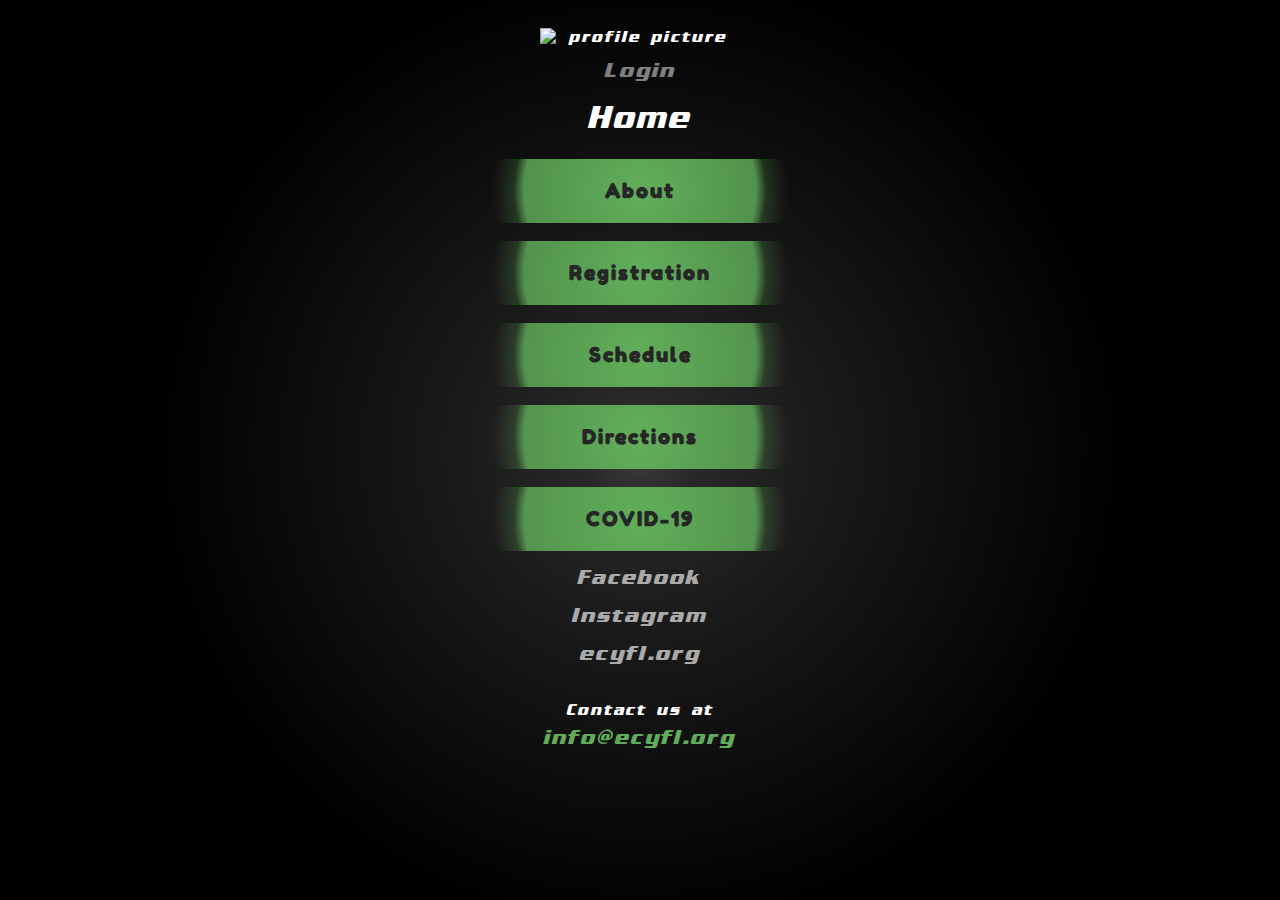
==== commit 47dfdce9: "revamp: quickhub" ====
--- a/index.html
+++ b/index.html
@@ -1,395 +1,44 @@
-﻿<!DOCTYPE HTML>
-<!--
-	Read Only by HTML5 UP
-	html5up.net | @ajlkn
-	Free for personal and commercial use under the CCA 3.0 license (html5up.net/license)
--->
-<html>
-	<head>
-		<title>Samuel Chambers</title>
-		<meta charset="utf-8" />
-		<meta name="viewport" content="width=device-width, initial-scale=1" />
-		<!--[if lte IE 8]><script src="assets/js/ie/html5shiv.js"></script><![endif]-->
-		<link rel="stylesheet" href="assets/css/main.css" />
-		<!--[if lte IE 8]><link rel="stylesheet" href="assets/css/ie8.css" /><![endif]-->
-	</head>
-	<body>
+<html lang="en">
+<head>
+    <meta charset="UTF-8">
+    <meta name="viewport" content="width=device-width, initial-scale=1.0">
+    <link rel="stylesheet" href="styles.css">
+    <link rel="icon" 
+      type="image/png" 
+      href="favicon.ico">
+    <title>ECYFL</title>
+</head>
+<body>
+    
+    <!-- Profile picture-->
+    <img src="assets/logo.png" alt="profile picture" class="logo">
 
-		<!-- Header -->
-			<section id="header">
-				<header>
-					<span class="image avatar"><img src="images/portrait.jpg" alt="" /></span>
-					<h1 id="logo"><a href="#">Samuel Chambers</a></h1>
-					<p>Dog Lover | Soccer Referee/Mentor</p>
-					<p>Mental Health Advocate | Smash Bros Enthusiast</p>
-				</header>
-				<nav id="nav">
-					<ul>
-						<li><a href="#about" class="active">About Me</a></li>
-						<li><a href="#dogs">Dogs</a></li>
-						<li><a href="#soccer">Soccer</a></li>
-						<li><a href="#mentalhealth">Mental Health</a></li>
-						<li><a href="#other">Other Interests</a></li>
-						<li><a href="#resumes">Resumes</a></li>
-						<li><a href="#contact">Contact</a></li>
-					</ul>
-				</nav>
-				<footer>
-					<ul class="icons">
-						<li><a href="https://www.linkedin.com/in/samueljchambers" class="fa fa-linkedin"></a></li>
-						<li><a href="https://www.instagram.com/sc_dogs" class="fa fa-instagram"></a></li>
-						<li><a href="https://www.facebook.com/scdogwalker" class="fa fa-facebook"></a></li>
-						<li><a href="mailto:samueljchambers@outlook.com" class="icon fa-envelope"><span class="label">Email</span></a></li>
-						<li><a href="tel:9787120060" class="icon fa-phone"></a></li>
-					</ul>
-				</footer>
-			</section>
+    <!-- Login link-->
+    <a class="login" href="https://www.leagueathletics.com/CPanel/Password.asp?org=ecyfl.org">Login</a></div>
 
-		<!-- Wrapper -->
-			<div id="wrapper">
+    <!-- Header text-->
+    <div class="header-text">Home</div>
 
-				<!-- Main -->
-					<div id="main">
+    <!-- Links-->
+        <a href="about.html" class="links">About</a>
+        <a href="registration.html" class="links">Registration</a>
+        <a href="http://www.ecyfl.org/Schedule.asp?org=ecyfl.org" class="links">Schedule</a>
+        <a href="https://www.google.com/maps/dir//Pingree+School,+537+Highland+St,+South+Hamilton,+MA+01982/@42.63862,-70.8831347,17z/data=!4m8!4m7!1m0!1m5!1m1!1s0x89e319ea68324409:0xd077c1afa71b2096!2m2!1d-70.880946!2d42.63862" class="links">Directions</a>
+        <a href="http://www.ecyfl.org/Page.asp?n=159444&org=ECYFL%2EORG" class="links">COVID-19</a>
 
-						<!-- One -->
-							<!-- <section id="about">
-								<div class="container">
-									<header class="major">
-										<h2>Sam Chambers</h2>
-										<p>About Me</p>
-									</header>
-									<p>
-										Hello, and welcome to my webpage! Here, you'll get a feel for my passions as well as my work/personal experience.
-										I will let you know right now that I tend to be long-winded in my writing, so if you're looking for a specific aspect
-										of my life, you can use the notification bar to skip to it.I hope you take the time to get to know me, and if you have
-										any interest in reaching out for any reason, feel free to <a href="#contact">contact me</a>.
-									</p>
-									<p>
-										A little bit about me: I'm a 24 year old man from Danvers, MA. Growing up, I went to public schools and focused on
-										marching band, soccer and basketball. After graduating high school in 2014, I went to UMass Lowell to study computer
-										science. There, I was president of the Super Smash Bros club and I was on the e-board for Active Minds, a mental health
-										advocacy group. I stopped attending after 5 years, once I realized that my lack of passion for my studies killed my
-										motivation for my classes and the pressure and expectations I was putting on myself was unrealistic.
-									</p>
-									<p>
-										I may go back and finish my degree someday, but for now, I'm focusing on other things that are more fulfilling to me,
-										such as <a href="#dogs">working with dogs</a>, <a href="#soccer">refereeing youth soccer/mentoring new referees</a>,
-										and <a href="#mentalhealth">spreading mental health awareness</a>.
-									</p>
-									<p>
-										One major aspect of my life that holds me back is the issues I have in my forearms, wrists and hands. A combination of
-										genetic predisposition, poor posture, and overuse from gaming (specifically Guitar Hero and Super Smash Bros.) have
-										left me with major issues with the muscles, tendons, and nerves. At times, the pain and weakness has made everyday tasks
-										such as driving and using my phone difficult. I recently took a break from my job at the doggy daycare I've been working
-										at to focus on my recovery. From what I understand, it can't be fixed but it can be heavily mitigated if I put in the
-										work to maintain it. I'm currently in physical therapy and am seeing a chiropractor to try to manage the situation.
-									</p>
-								</div>
-							</section> -->
+        <p><a href="https://www.facebook.com/ecyflfutsal" class="socials">Facebook</a></p>
+        <p><a href="https://www.instagram.com/ecyfl/" class="socials">Instagram</a></p>
+        <p><a href="https://ecyfl.org/" class="socials">ecyfl.org</a></p>
 
-						<!-- Two -->
-							<section id="dogs">
-								<div class="container">
-									<div class="features">
-										<article id="dogheader">
-											<div id="dogheaderleft">
-												<img src="images/dogs_scdogs.png" alt="" href="#" width="75%" style="border-radius: 25px;"/>
-											</div>
-											<div id="dogheaderright">
-												<h2>SC Dogs</h2>
-												<ul>
-													<li style="font-size: larger;"><b>Walking</b></li>
-													<li style="font-size: larger;"><b>Training</b></li>
-													<li style="font-size: larger;"><b>Sitting</b></li>
-												</ul>
+    <div class="bottom-text">
+        <p>Contact us at</p>
+        <h3><a class="email" href="mailto:info@ecyfl.org">info@ecyfl.org</h3></a>
+    </div>
 
-												<h4>See rates and services below</h4>
-											</div>
-										</article>
-										<article>
-											<!-- <p>test</p> -->
-											<div class="inner">
-												<p></p>
-												<table>
-													<tr>
-														<td colspan="3" style="font-size: xx-large; text-align: center;"><b>Rates and Services</b></td>
-													</tr>
-													<tr>
-														<td style="font-size: x-large; text-align: center;"><b>Service</b></td style="font-size: xx-large; text-align: center;">
-														<td style="font-size: x-large; text-align: center;"><b>Length</b></td style="font-size: xx-large; text-align: center;">
-														<td style="font-size: x-large; text-align: center;"><b>Cost</b></td style="font-size: xx-large; text-align: center;">
-													</tr>
-													<tr>
-														<td rowspan="3" style="text-align: center;"><a class="trigger_popup_walk">Walk</a></td colspan="2">
-														<td style="text-align: center; white-space: nowrap;"><a class="trigger_popup_15wl">15 minutes</a></td style="text-align: center;">
-														<td style="text-align: center; white-space: nowrap;"><a class="trigger_popup_15wc">$12+</a></td style="text-align: center; white-space: nowrap;">
-													</tr>
-													<tr>
-														<td style="text-align: center; white-space: nowrap;"><a class="trigger_popup_30wl">30 minutes</a></td style="text-align: center; white-space: nowrap;">
-														<td style="text-align: center; white-space: nowrap;"><a class="trigger_popup_30wc">$18+</a></td style="text-align: center; white-space: nowrap;">
-													</tr>
-													<tr>
-														<td style="text-align: center; white-space: nowrap;"><a class="trigger_popup_60wl">60 minutes</a></td style="text-align: center; white-space: nowrap;">
-														<td style="text-align: center; white-space: nowrap;"><a class="trigger_popup_60wc">$25+</a></td style="text-align: center; white-space: nowrap;">
-													</tr>
-													<tr>
-														<td rowspan="2" style="text-align: center; white-space: nowrap;"><a class="trigger_popup_sitting">Sitting</a></td>
-														<td style="text-align: center; white-space: nowrap;"><a class="trigger_popup_30sl">30 minutes</a></td style="text-align: center; white-space: nowrap;">
-														<td style="text-align: center; white-space: nowrap;"><a class="trigger_popup_30sc">$15+</a></td style="text-align: center; white-space: nowrap;">
-													</tr>
-													<tr>
-														<td style="text-align: center; white-space: nowrap;"><a class="trigger_popup_onsl">Overnight</a></td style="text-align: center; white-space: nowrap;">
-														<td style="text-align: center; white-space: nowrap;"><a class="trigger_popup_onsc">$50+</a></td>
-													</tr>
-													<tr>
-														<td style="text-align: center; white-space: nowrap;"><a class="trigger_popup_training">Training</a></td style="text-align: center; white-space: nowrap;">
-														<td colspan="2" style="text-align: center; white-space: nowrap;"><a class="trigger_popup_training">Click here for details</a></td>
-													</tr>
-												</table>
-											</div>
-										</article>
-										<article>
-											<!-- Load Facebook SDK for JavaScript -->
-											<div id="fb-root"></div>
-											<script>
-												window.fbAsyncInit = function() {
-												FB.init({
-													xfbml            : true,
-													version          : 'v5.0'
-												});
-												};
+    <!--- <div class="footer">
+        <h6>Copyright 2021 Sam Chambers</h6>
+    </div> --->
+ 
+</body>
 
-												(function(d, s, id) {
-												var js, fjs = d.getElementsByTagName(s)[0];
-												if (d.getElementById(id)) return;
-												js = d.createElement(s); js.id = id;
-												js.src = 'https://connect.facebook.net/en_US/sdk/xfbml.customerchat.js';
-												fjs.parentNode.insertBefore(js, fjs);
-												}(document, 'script', 'facebook-jssdk'));
-											</script>
-
-											<!-- Your customer chat code -->
-											<div class="fb-customerchat"
-												attribution=setup_tool
-												page_id="120773505982921"
-												theme_color="#13cf13"
-												logged_in_greeting="Hi! How can I help you?"
-												logged_out_greeting="Hi! How can I help you?">
-											</div>
-										</article>
-<!-- 									<h3>Why</h3>
-										<p>
-											After deciding not to pursue my degree in computer science, I did some soul-searching to try to find what path I could take
-											to find my purpose in life. The only thing that came to mind was working with animals, specifically dogs. I applied to a few
-											doggy daycares and was hired at one. I learned a lot about dog behavior here and found myself motivated to absorb as much
-											information I could. I decided I wanted to expand my experience in the field, so I started my dog business, SC Dogs.
-										</p> -->
-									</div>
-								</div>
-							</section>
-
-<!-- 							<section id="soccer">
-								<div class="container">
-									<h3>Soccer</h3>
-									<p>I'm always open to talk if you have a reason to contact me! I can be reached via email at <a href="mailto:samueljchambers@outlook.com">samueljchambers@outlook.com</a>, or feel free to check out my <a href="https://www.linkedin.com/in/samueljchambers">LinkedIn profile</a>.</p>
-								</div>
-							</section>
-							
-							<section id="mentalhealth">
-								<div class="container">
-									<h3>Mental Health</h3>
-									<iframe width="560" height="315" src="https://www.youtube.com/embed/SUJPN5z_7Tg" frameborder="0" allow="accelerometer; autoplay; encrypted-media; gyroscope; picture-in-picture" allowfullscreen></iframe>								</div>
-							</section>
-
-							<section id="other">
-								<div class="container">
-									<h3>Personal Interests</h3>
-									<p>Outside of coding, I have a couple of passions I enjoy pursuing in my free time.</p>
-									<div class="features">
-										<article>
-											<a class="image"><img src="images/Referee.jpg" alt="" /><div align="center" class="caption"><i>Sporting our pink uniforms at the Danvers Invitational Tournament, Memorial Day Weekend 2015.</i></div></a>
-											<div class="inner">
-												<h4>Soccer Referee/Fan</h4>
-												<p>For as long as I can remember, soccer has been a significant part of my life. Although my days as a player are over, outside of intramural leagues for my school, I will enjoy my front row season tickets to the New England Revolution!</p>
-												<p>For roughly half my life (9 of my 20 years), I have been a USSF certified soccer referee. Refereeing was my first job, and it has been a great way for me to really learn more about a sport I love, all while teaching me several important communication and cooperation skills along the way.</p>
-											</div>
-										</article>
-										<article>
-											<a class="image"><img src="images/PewFatPound2016.jpg" alt="" /><div align="center" class="caption"><i>Myself with two of my favorite professional Super Smash Bros Melee players, PewPewU and SFAT, this April at Pound 2016, a national tournament held in Virginia featuring just under 1000 entrants.</i></div></a>
-											<div class="inner">
-												<h4>Avid Nintendo Fan</h4>
-												<p>From the age of two, when my older sisters handed me an unplugged Super Nintendo controller while they played Super Mario World, I've been a huge Nintendo fan. I enjoy collecting the systems, and between consoles and handhelds, I own about 20 Nintendo systems.</p>
-												<p>In the past couple years, though, my gaming interest has shifted to competitive Super Smash Bros, Melee specifically. I'm part of UMass Lowell's Super Smash Bros Melee Club, and had the chance to compete on our team in crew battles versus UNH and UMaine.</p>
-											</div>
-										</article>
-									</div>
-								</div>
-							</section> -->
-
-						<!-- Four -->
-							<section id="contact">
-								<div class="container">
-									<h3>Contact Me</h3>
-									<p>I'm always open to talk if you have a reason to contact me! I can be reached via email at <a href="mailto:samueljchambers@outlook.com">samueljchambers@outlook.com</a>, or feel free to check out my <a href="https://www.linkedin.com/in/samueljchambers">LinkedIn profile</a>.</p>
-								</div>
-							</section>
-
-
-					</div>
-
-				<!-- Footer -->
-					<section id="footer">
-						<div class="container">
-							<ul class="copyright">
-								<li>&copy; 2020 samchambers95.com. All rights reserved.</li>
-							</ul>
-						</div>
-					</section>
-
-			</div>
-
-		<!-- Scripts -->
-			<script src="assets/js/jquery.min.js"></script>
-			<script src="assets/js/jquery.scrollzer.min.js"></script>
-			<script src="assets/js/jquery.scrolly.min.js"></script>
-			<script src="assets/js/skel.min.js"></script>
-			<script src="assets/js/util.js"></script>
-			<!--[if lte IE 8]><script src="assets/js/ie/respond.min.js"></script><![endif]-->
-			<script src="assets/js/main.js"></script>
-			<script src="//platform.linkedin.com/in.js" type="text/javascript"></script>
-
-			<!-- Load Facebook SDK for JavaScript -->
-			<div id="fb-root"></div>
-			<script>
-				window.fbAsyncInit = function() {
-				FB.init({
-					xfbml            : true,
-					version          : 'v5.0'
-				});
-				};
-
-				(function(d, s, id) {
-				var js, fjs = d.getElementsByTagName(s)[0];
-				if (d.getElementById(id)) return;
-				js = d.createElement(s); js.id = id;
-				js.src = 'https://connect.facebook.net/en_US/sdk/xfbml.customerchat.js';
-				fjs.parentNode.insertBefore(js, fjs);
-				}(document, 'script', 'facebook-jssdk'));
-			</script>
-
-			<!-- Your customer chat code -->
-			<div class="fb-customerchat"
-				attribution=setup_tool
-				page_id="120773505982921"
-				theme_color="#13cf13"
-				logged_in_greeting="Hi! How can I help you?"
-				logged_out_greeting="Hi! How can I help you?">
-			</div>
-
-	</body>
-
-	<div class="hover_bkgr_walk">
-		<span class="helper"></span>
-		<div>
-			<div class="popupCloseButton">X</div>
-			<p>Add any HTML content<br />inside the popup box!</p>
-		</div>
-	</div>
-
-	<div class="hover_bkgr_15wl">
-		<span class="helper"></span>
-		<div>
-			<div class="popupCloseButton">X</div>
-			<p>Add any HTML content<br />inside the popup box!</p>
-		</div>
-	</div>
-
-	<div class="hover_bkgr_15wc">
-		<span class="helper"></span>
-		<div>
-			<div class="popupCloseButton">X</div>
-			<p>Add any HTML content<br />inside the popup box!</p>
-		</div>
-	</div>
-
-	<div class="hover_bkgr_30wl">
-		<span class="helper"></span>
-		<div>
-			<div class="popupCloseButton">X</div>
-			<p>Add any HTML content<br />inside the popup box!</p>
-		</div>
-	</div>
-
-	<div class="hover_bkgr_30wc">
-		<span class="helper"></span>
-		<div>
-			<div class="popupCloseButton">X</div>
-			<p>Add any HTML content<br />inside the popup box!</p>
-		</div>
-	</div>
-
-	<div class="hover_bkgr_60wl">
-		<span class="helper"></span>
-		<div>
-			<div class="popupCloseButton">X</div>
-			<p>Add any HTML content<br />inside the popup box!</p>
-		</div>
-	</div>
-
-	<div class="hover_bkgr_60wc">
-		<span class="helper"></span>
-		<div>
-			<div class="popupCloseButton">X</div>
-			<p>Add any HTML content<br />inside the popup box!</p>
-		</div>
-	</div>
-
-	<div class="hover_bkgr_sitting">
-		<span class="helper"></span>
-		<div>
-			<div class="popupCloseButton">X</div>
-			<p>Add any HTML content<br />inside the popup box!</p>
-		</div>
-	</div>
-
-	<div class="hover_bkgr_30sl">
-		<span class="helper"></span>
-		<div>
-			<div class="popupCloseButton">X</div>
-			<p>Add any HTML content<br />inside the popup box!</p>
-		</div>
-	</div>
-
-	<div class="hover_bkgr_30sc">
-		<span class="helper"></span>
-		<div>
-			<div class="popupCloseButton">X</div>
-			<p>Add any HTML content<br />inside the popup box!</p>
-		</div>
-	</div>
-
-	<div class="hover_bkgr_onsl">
-		<span class="helper"></span>
-		<div>
-			<div class="popupCloseButton">X</div>
-			<p>Add any HTML content<br />inside the popup box!</p>
-		</div>
-	</div>
-
-	<div class="hover_bkgr_onsc">
-		<span class="helper"></span>
-		<div>
-			<div class="popupCloseButton">X</div>
-			<p>Add any HTML content<br />inside the popup box!</p>
-		</div>
-	</div>
-
-	<div class="hover_bkgr_training">
-		<span class="helper"></span>
-		<div>
-			<div class="popupCloseButton">X</div>
-			<p>Add any HTML content<br />inside the popup box!</p>
-		</div>
-	</div>
-
-</html>
+</html>--- a/styles.css
+++ b/styles.css
@@ -0,0 +1,120 @@
+@font-face {
+    font-family: 'body';
+    font-style: normal;
+    font-weight: normal;
+    src: local('body'), url('assets/Fonts/entsani.woff') format('woff');
+}
+@font-face {
+    font-family: 'links';
+    src: url(assets/Fonts/FredokaOne-Regular.ttf);
+}
+
+body {
+    background: rgb(63,63,63);
+    background: radial-gradient(circle, rgba(63,63,63,1) 0%, rgba(40,40,40,1) 7%, rgba(27,27,27,1) 22%, rgba(0,0,0,1) 62%); 
+    color: #fff;
+    font-family: 'body';
+    text-align: center;
+    font-size: 15px;
+    letter-spacing: 2px;
+}
+
+img {
+    border-radius: 0%;
+    scale: 100%;
+}
+
+.logo {
+    display: block;
+    padding-top: 20px;
+    margin-left: auto;
+    margin-right: auto;
+    margin-top: auto;
+    height: auto;
+    max-width: 200px;
+}
+
+.header-text {
+    line-height: 150%;
+    font-weight: bold;
+    font-size: 30px;
+}
+
+.login {
+    line-height: 250%;
+    font-size: 20px;
+    text-decoration: none;
+    color: gray;
+    transition: color 200ms; 
+}
+.login:hover {
+    color: rgb(255, 255, 255);
+}
+
+.links {
+    font-family: 'links';
+    text-align: center;
+    font-size: 20px;
+    font-weight: bolder;
+    margin-top: 18px;
+    padding: 20px;
+    /* border: 1px solid rgb(96, 173, 89);
+    border-width: 2px; */
+    width: 290px;
+    display: block;
+    margin-left: auto;
+    margin-right: auto;
+    border-radius: 40px;
+    color: rgb(39, 38, 38);
+    transition: color 1s; 
+    text-decoration: none;
+    background: rgb(96,173,89);
+    background: radial-gradient(circle, rgba(96,173,89,1) 4%, rgba(96,173,89,0.8240429961046919) 69%, rgba(96,173,89,0.22460322019432777) 75%, rgba(96,173,89,0) 88%); 
+}
+
+.socials {
+    text-align: center;
+    font-size: 20px;
+    color: rgb(170, 170, 170);
+    transition: color 200ms; 
+    text-decoration: none;
+}
+
+.links:hover {
+    color: rgb(255, 255, 255);
+    background: rgba(0, 0, 0, 0);
+    /* background: rgb(96,173,89); */
+    /* background: radial-gradient(circle, rgba(96,173,89,1) 4%, rgba(61, 116, 56, 0.824) 69%, rgba(96,173,89,0.22460322019432777) 75%, rgba(96,173,89,0) 88%);  */
+}
+
+.socials:hover {
+    color: rgb(255, 255, 255);
+}
+
+.bottom-text {
+    line-height: 10px;
+    padding-bottom: 20px;
+    text-align: center;
+    margin-top: 40px;
+    /* font-weight: bold; */
+}
+
+p.bottom-text {
+    font-size: 14px;
+
+}
+
+.email {
+    text-decoration: none;
+    font-size: 20px;
+    color: rgb(96, 173, 89);
+    transition: color 200ms; 
+}
+.login:hover {
+    color: rgb(255, 255, 255);
+}
+
+.footer {
+    text-align: center;
+    padding: 20px;
+}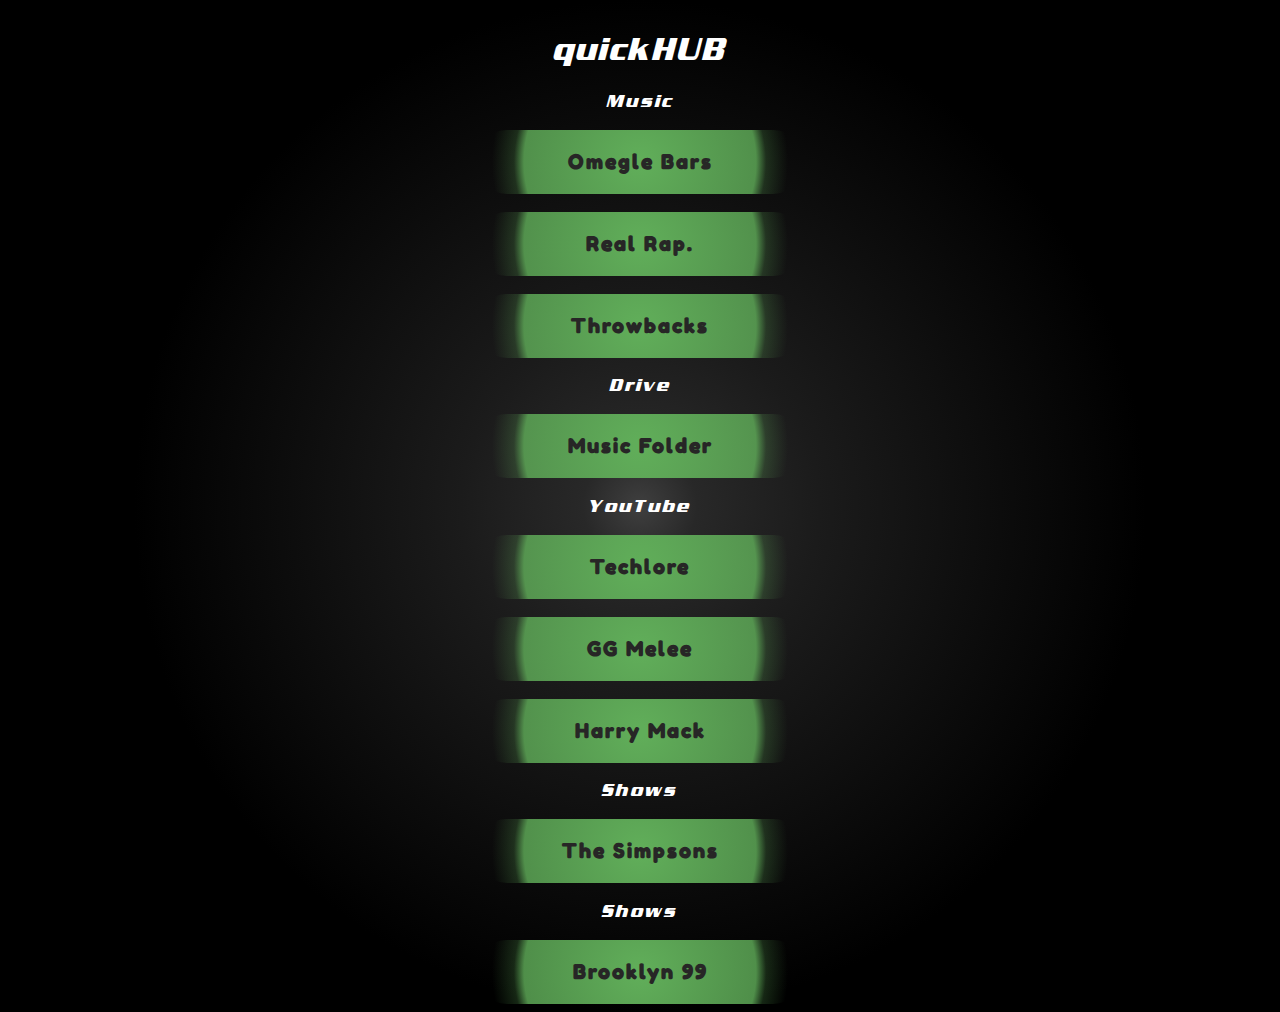
==== commit ffee2f51: "fixed revamp" ====
--- a/index.html
+++ b/index.html
@@ -3,37 +3,35 @@
     <meta charset="UTF-8">
     <meta name="viewport" content="width=device-width, initial-scale=1.0">
     <link rel="stylesheet" href="styles.css">
-    <link rel="icon" 
-      type="image/png" 
-      href="favicon.ico">
-    <title>ECYFL</title>
+    <title>Sam's quickHUB</title>
 </head>
 <body>
     
     <!-- Profile picture-->
-    <img src="assets/logo.png" alt="profile picture" class="logo">
+    <!-- <img src="assets/logo.png" alt="profile picture" class="logo"> -->
 
-    <!-- Login link-->
-    <a class="login" href="https://www.leagueathletics.com/CPanel/Password.asp?org=ecyfl.org">Login</a></div>
+    
+    <!-- Login link -->
+    <!-- <a class="login" href="https://www.leagueathletics.com/CPanel/Password.asp?org=ecyfl.org">Login</a></div> -->
 
     <!-- Header text-->
-    <div class="header-text">Home</div>
+    <div class="header-text">quickHUB</div>
 
     <!-- Links-->
-        <a href="about.html" class="links">About</a>
-        <a href="registration.html" class="links">Registration</a>
-        <a href="http://www.ecyfl.org/Schedule.asp?org=ecyfl.org" class="links">Schedule</a>
-        <a href="https://www.google.com/maps/dir//Pingree+School,+537+Highland+St,+South+Hamilton,+MA+01982/@42.63862,-70.8831347,17z/data=!4m8!4m7!1m0!1m5!1m1!1s0x89e319ea68324409:0xd077c1afa71b2096!2m2!1d-70.880946!2d42.63862" class="links">Directions</a>
-        <a href="http://www.ecyfl.org/Page.asp?n=159444&org=ECYFL%2EORG" class="links">COVID-19</a>
-
-        <p><a href="https://www.facebook.com/ecyflfutsal" class="socials">Facebook</a></p>
-        <p><a href="https://www.instagram.com/ecyfl/" class="socials">Instagram</a></p>
-        <p><a href="https://ecyfl.org/" class="socials">ecyfl.org</a></p>
-
-    <div class="bottom-text">
-        <p>Contact us at</p>
-        <h3><a class="email" href="mailto:info@ecyfl.org">info@ecyfl.org</h3></a>
-    </div>
+    <h3>Music</h3>
+    <a href="https://music.youtube.com/playlist?list=PLoyo5VvGZb_ruirC3jJMDGuUGaAwqnZlM" class="links">Omegle Bars</a>
+    <a href="https://music.youtube.com/playlist?list=PLoyo5VvGZb_rlWrqKL3fHOdfxH-AfKfl1" class="links">Real Rap.</a>
+    <a href="https://music.youtube.com/playlist?list=PLoyo5VvGZb_qalfTppYYraKewCaOAxx0k" class="links">Throwbacks</a>
+    <h3>Drive</h3>
+    <a href="https://drive.google.com/drive/folders/10LZlhMzVda-4qSqUwe9b2W-Dq3Vsiv04" class="links">Music Folder</a>
+    <h3>YouTube</h3>
+    <a href="https://www.youtube.com/c/Techlore/videos" class="links">Techlore</a>
+    <a href="https://www.youtube.com/c/GGMelee/videos" class="links">GG Melee</a>
+    <a href="https://www.youtube.com/channel/UC59ZRYCHev_IqjUhremZ8Tg/videos" class="links">Harry Mack</a>
+    <h3>Shows</h3>
+    <a href="https://www.disneyplus.com/series/the-simpsons/3ZoBZ52QHb4x" class="links">The Simpsons</a>
+    <h3>Shows</h3>
+    <a href="https://www.hulu.com/series/brooklyn-nine-nine-daf48b7a-6cd7-4ef6-b639-a4811ec95232" class="links">Brooklyn 99</a>
 
     <!--- <div class="footer">
         <h6>Copyright 2021 Sam Chambers</h6>
--- a/styles.css
+++ b/styles.css
@@ -35,6 +35,7 @@
 }
 
 .header-text {
+    padding-top: 20px;
     line-height: 150%;
     font-weight: bold;
     font-size: 30px;
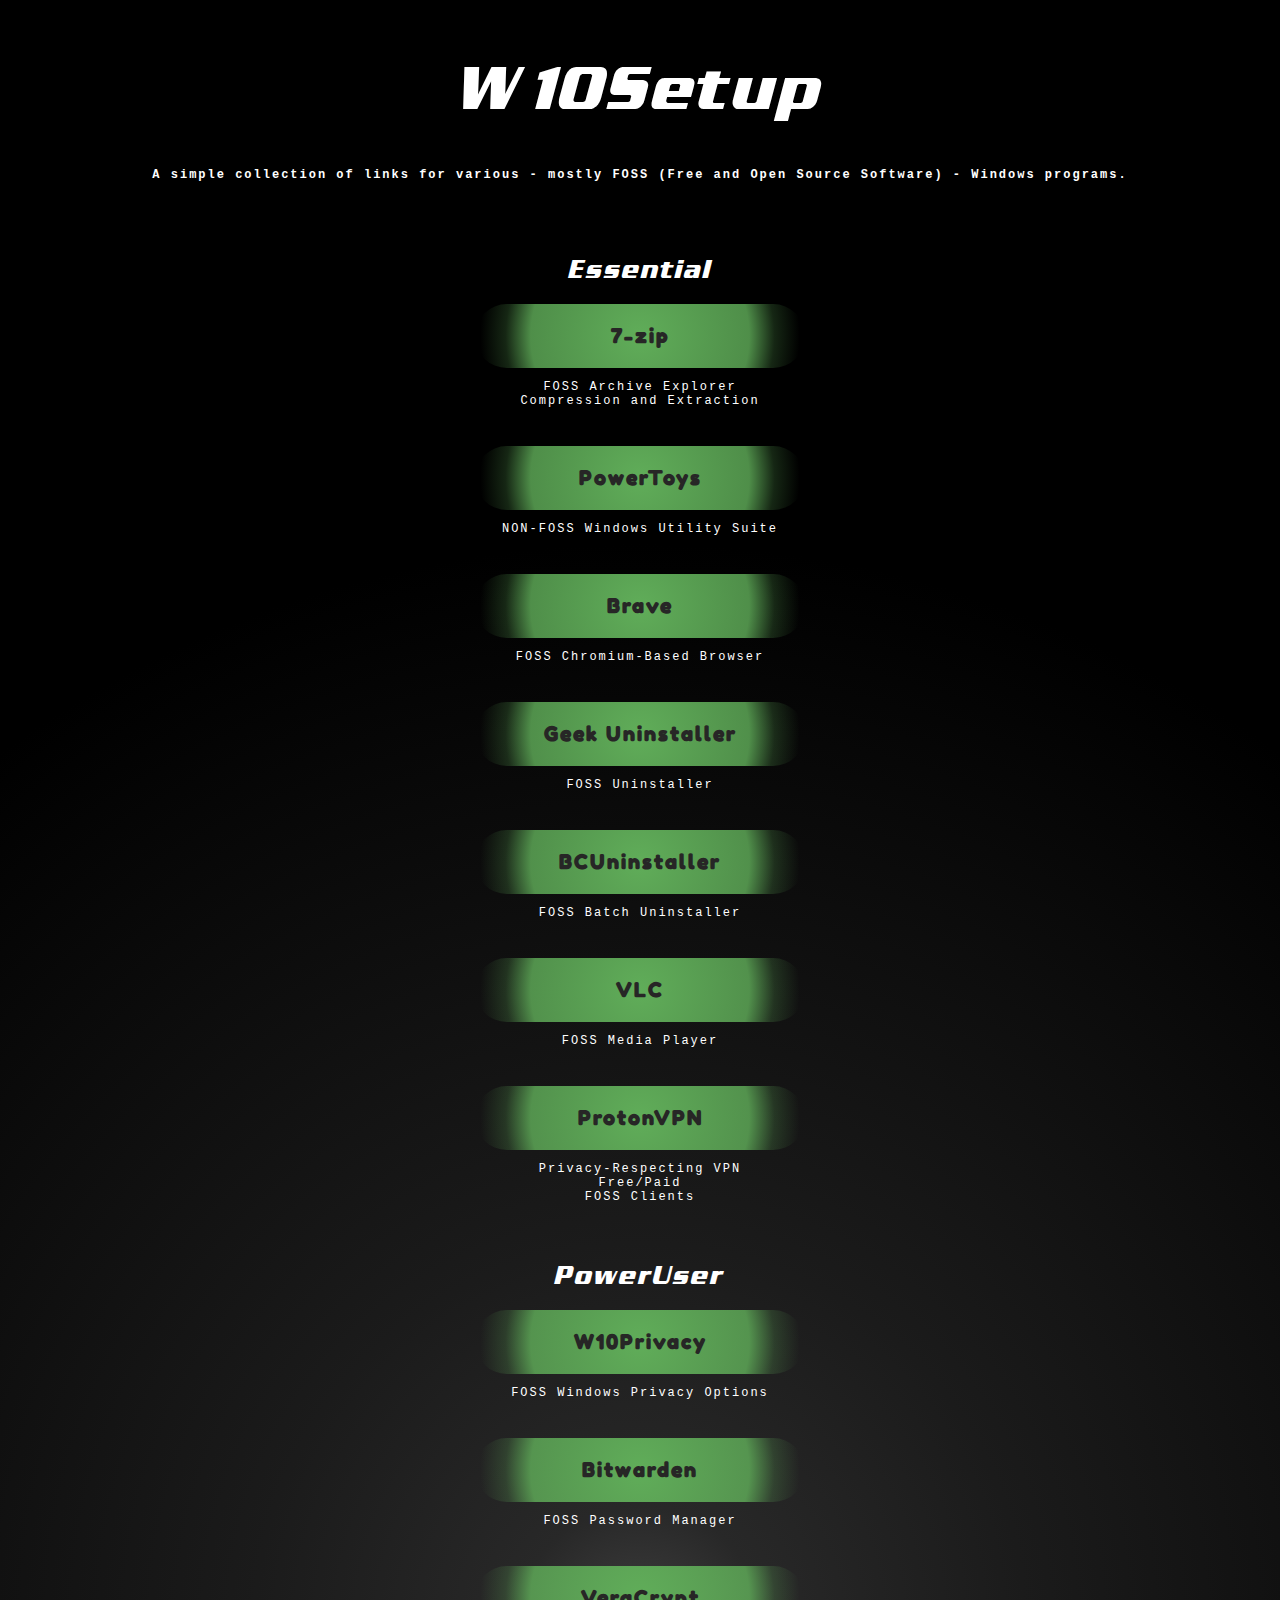
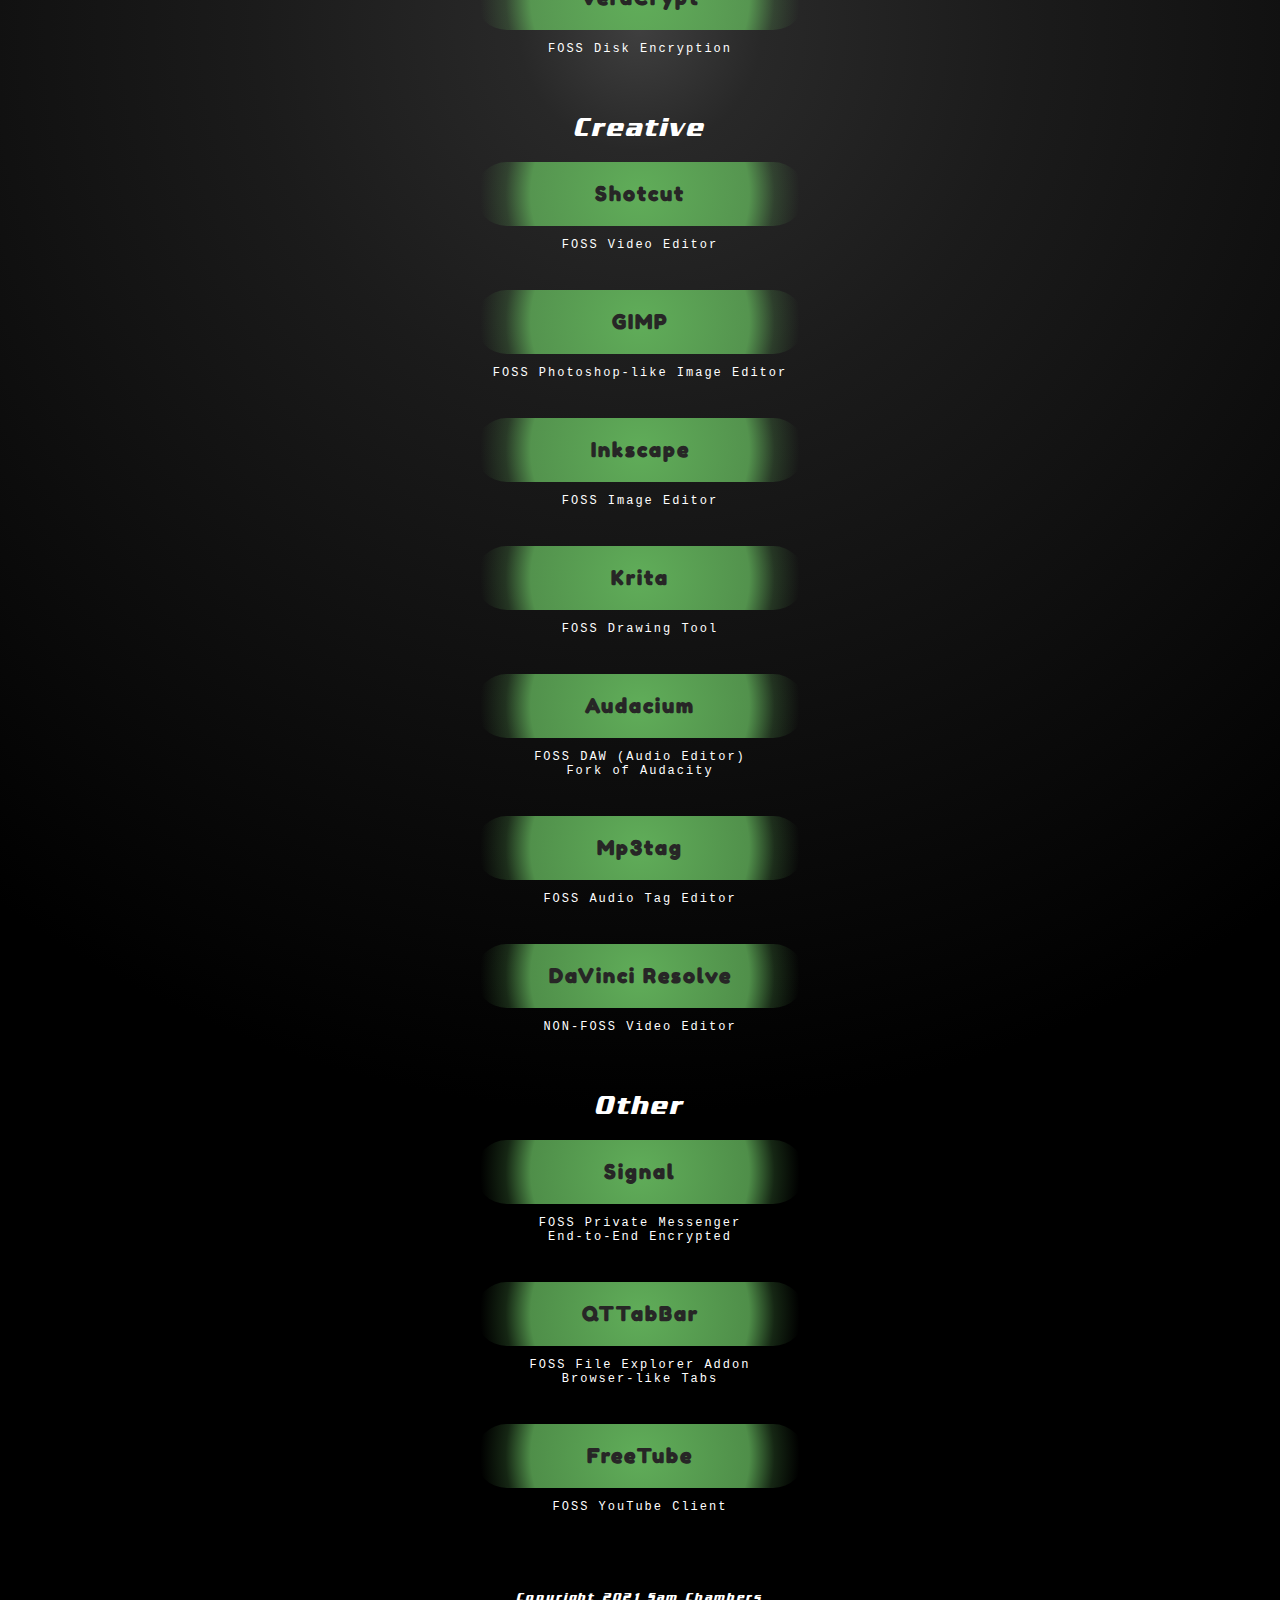
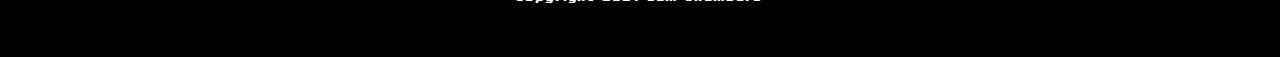
==== commit d1fd724f: "update to W10Setup" ====
--- a/index.html
+++ b/index.html
@@ -2,41 +2,207 @@
 <head>
     <meta charset="UTF-8">
     <meta name="viewport" content="width=device-width, initial-scale=1.0">
-    <link rel="stylesheet" href="styles.css">
-    <title>Sam's quickHUB</title>
+    <!-- <link rel="stylesheet" href="styles.css"> -->
+    <title>W10Setup</title>
 </head>
 <body>
     
     <!-- Profile picture-->
     <!-- <img src="assets/logo.png" alt="profile picture" class="logo"> -->
 
-    
-    <!-- Login link -->
-    <!-- <a class="login" href="https://www.leagueathletics.com/CPanel/Password.asp?org=ecyfl.org">Login</a></div> -->
-
     <!-- Header text-->
-    <div class="header-text">quickHUB</div>
+    <div class="header-text">
+        <h1>W10Setup</h1>
+        <p>A simple collection of links for various - mostly FOSS (Free and Open Source Software) - Windows programs.</p>
+    </div>
 
     <!-- Links-->
-    <h3>Music</h3>
-    <a href="https://music.youtube.com/playlist?list=PLoyo5VvGZb_ruirC3jJMDGuUGaAwqnZlM" class="links">Omegle Bars</a>
-    <a href="https://music.youtube.com/playlist?list=PLoyo5VvGZb_rlWrqKL3fHOdfxH-AfKfl1" class="links">Real Rap.</a>
-    <a href="https://music.youtube.com/playlist?list=PLoyo5VvGZb_qalfTppYYraKewCaOAxx0k" class="links">Throwbacks</a>
-    <h3>Drive</h3>
-    <a href="https://drive.google.com/drive/folders/10LZlhMzVda-4qSqUwe9b2W-Dq3Vsiv04" class="links">Music Folder</a>
-    <h3>YouTube</h3>
-    <a href="https://www.youtube.com/c/Techlore/videos" class="links">Techlore</a>
-    <a href="https://www.youtube.com/c/GGMelee/videos" class="links">GG Melee</a>
-    <a href="https://www.youtube.com/channel/UC59ZRYCHev_IqjUhremZ8Tg/videos" class="links">Harry Mack</a>
-    <h3>Shows</h3>
-    <a href="https://www.disneyplus.com/series/the-simpsons/3ZoBZ52QHb4x" class="links">The Simpsons</a>
-    <h3>Shows</h3>
-    <a href="https://www.hulu.com/series/brooklyn-nine-nine-daf48b7a-6cd7-4ef6-b639-a4811ec95232" class="links">Brooklyn 99</a>
-
-    <!--- <div class="footer">
+    <h2>Essential</h2>
+    <a href="https://www.7-zip.org/download.html" class="links">7-zip</a>
+    <p>FOSS Archive Explorer<br>Compression and Extraction</p>
+    <a href="https://docs.microsoft.com/en-us/windows/powertoys/" class="links">PowerToys</a>
+    <p>NON-FOSS Windows Utility Suite</p>
+    <a href="https://brave.com/download/" class="links">Brave</a>
+    <p>FOSS Chromium-Based Browser</p>
+    <a href="https://geekuninstaller.com/download" class="links">Geek Uninstaller</a>
+    <p>FOSS Uninstaller</p>
+    <a href="https://www.bcuninstaller.com/" class="links">BCUninstaller</a>
+    <p>FOSS Batch Uninstaller</p>
+    <a href="https://www.videolan.org/vlc/download-windows.html" class="links">VLC</a>
+    <p>FOSS Media Player</p>
+    <a href="https://protonvpn.com/" class="links">ProtonVPN</a>
+    <p>Privacy-Respecting VPN<br>Free/Paid<br>FOSS Clients</p>
+
+    <h2>PowerUser</h2>
+    <a href="https://www.w10privacy.de/deutsch-start/download/" class="links">W10Privacy</a>
+    <p>FOSS Windows Privacy Options</p>
+    <a href="https://bitwarden.com/download/" class="links">Bitwarden</a>
+    <p>FOSS Password Manager</p>
+    <a href="https://www.veracrypt.fr/code/VeraCrypt/" class="links">VeraCrypt</a>
+    <p>FOSS Disk Encryption</p>
+
+    <h2>Creative</h2>
+    <a href="https://github.com/mltframework/shotcut/releases" class="links">Shotcut</a>
+    <p>FOSS Video Editor</p>
+    <a href="https://www.gimp.org/downloads/" class="links">GIMP</a>
+    <p>FOSS Photoshop-like Image Editor</p>
+    <a href="https://inkscape.org/release" class="links">Inkscape</a>
+    <p>FOSS Image Editor</p>
+    <a href="https://krita.org/en/download/krita-desktop/" class="links">Krita</a>
+    <p>FOSS Drawing Tool</p>
+    <a href="https://github.com/SartoxSoftware/audacium/releases/latest" class="links">Audacium</a>
+    <p>FOSS DAW (Audio Editor)<br>Fork of Audacity</p>
+    <a href="https://www.mp3tag.de/en/download.html" class="links">Mp3tag</a>
+    <p>FOSS Audio Tag Editor</p>
+    <a href="https://www.blackmagicdesign.com/products/davinciresolve/" class="links">DaVinci Resolve</a>
+    <p>NON-FOSS Video Editor</p>
+
+    <h2>Other</h2>
+    <a href="https://signal.org/en/download/" class="links">Signal</a>
+    <p>FOSS Private Messenger<br>End-to-End Encrypted</p>
+    <a href="http://qttabbar.wikidot.com/" class="links">QTTabBar</a>
+    <p>FOSS File Explorer Addon<br>Browser-like Tabs</p>
+    <a href="https://freetubeapp.io/" class="links">FreeTube</a>
+    <p>FOSS YouTube Client</p>
+
+    <div class="footer">
         <h6>Copyright 2021 Sam Chambers</h6>
-    </div> --->
+    </div>
  
 </body>
 
+<style>
+    @font-face {
+        font-family: 'body';
+        font-style: normal;
+        font-weight: normal;
+        src: local('body'), url('assets/Fonts/entsani.woff') format('woff');
+    }
+    @font-face {
+        font-family: 'links';
+        src: url(assets/Fonts/FredokaOne-Regular.ttf);
+    }
+
+    body {
+        background: rgb(63,63,63);
+        background: radial-gradient(circle, rgba(63,63,63,1) 0%, rgba(40,40,40,1) 7%, rgba(27,27,27,1) 22%, rgba(0,0,0,1) 62%); 
+        color: #fff;
+        font-family: 'body';
+        text-align: center;
+        letter-spacing: 2px;
+    }
+
+    img {
+        border-radius: 0%;
+        scale: 100%;
+    }
+
+    h2 {
+        font-size: 24px;
+        padding-top: 18px;
+    }
+
+    p {
+        font-family: monospace;
+        font-size: 12px;
+        padding-bottom: 20px;
+    }
+
+    .logo {
+        display: block;
+        padding-top: 20px;
+        margin-left: auto;
+        margin-right: auto;
+        margin-top: auto;
+        height: auto;
+        max-width: 200px;
+    }
+
+    .header-text {
+        padding-top: 20px;
+        line-height: 150%;
+        font-weight: bold;
+        font-size: 30px;
+    }
+
+    .login {
+        line-height: 250%;
+        font-size: 20px;
+        text-decoration: none;
+        color: gray;
+        transition: color 200ms; 
+    }
+    .login:hover {
+        color: rgb(255, 255, 255);
+    }
+
+    .links {
+        font-family: 'links';
+        text-align: center;
+        font-size: 20px;
+        font-weight: bolder;
+        margin-top: 18px;
+        padding: 20px;
+        /* border: 1px solid rgb(78, 78, 78);
+        border-width: 2px; */
+        width: 290px;
+        display: block;
+        margin-left: auto;
+        margin-right: auto;
+        border-radius: 40px;
+        color: rgb(39, 38, 38);
+        transition: color 1s; 
+        text-decoration: none;
+        background: rgb(96,173,89);
+        background: radial-gradient(circle, rgba(96,173,89,1) 0%, rgba(96,173,89,0.8240429961046919) 65%, rgba(96,173,89,0.22460322019432777) 80%, rgba(96,173,89,0) 95%); 
+    }
+
+    .socials {
+        text-align: center;
+        font-size: 20px;
+        color: rgb(170, 170, 170);
+        transition: color 200ms; 
+        text-decoration: none;
+    }
+
+    .links:hover {
+        color: rgb(255, 255, 255);
+        background: rgba(0, 0, 0, 0);
+        /* background: rgb(96,173,89); */
+        /* background: radial-gradient(circle, rgba(96,173,89,1) 4%, rgba(61, 116, 56, 0.824) 69%, rgba(96,173,89,0.22460322019432777) 75%, rgba(96,173,89,0) 88%);  */
+    }
+
+    .socials:hover {
+        color: rgb(255, 255, 255);
+    }
+
+    .bottom-text {
+        line-height: 10px;
+        padding-bottom: 20px;
+        text-align: center;
+        margin-top: 40px;
+        /* font-weight: bold; */
+    }
+
+    p.bottom-text {
+        font-size: 14px;
+
+    }
+
+    .email {
+        text-decoration: none;
+        font-size: 20px;
+        color: rgb(96, 173, 89);
+        transition: color 200ms; 
+    }
+    .login:hover {
+        color: rgb(255, 255, 255);
+    }
+
+    .footer {
+        text-align: center;
+        padding: 20px;
+    }
+</style>
+
 </html>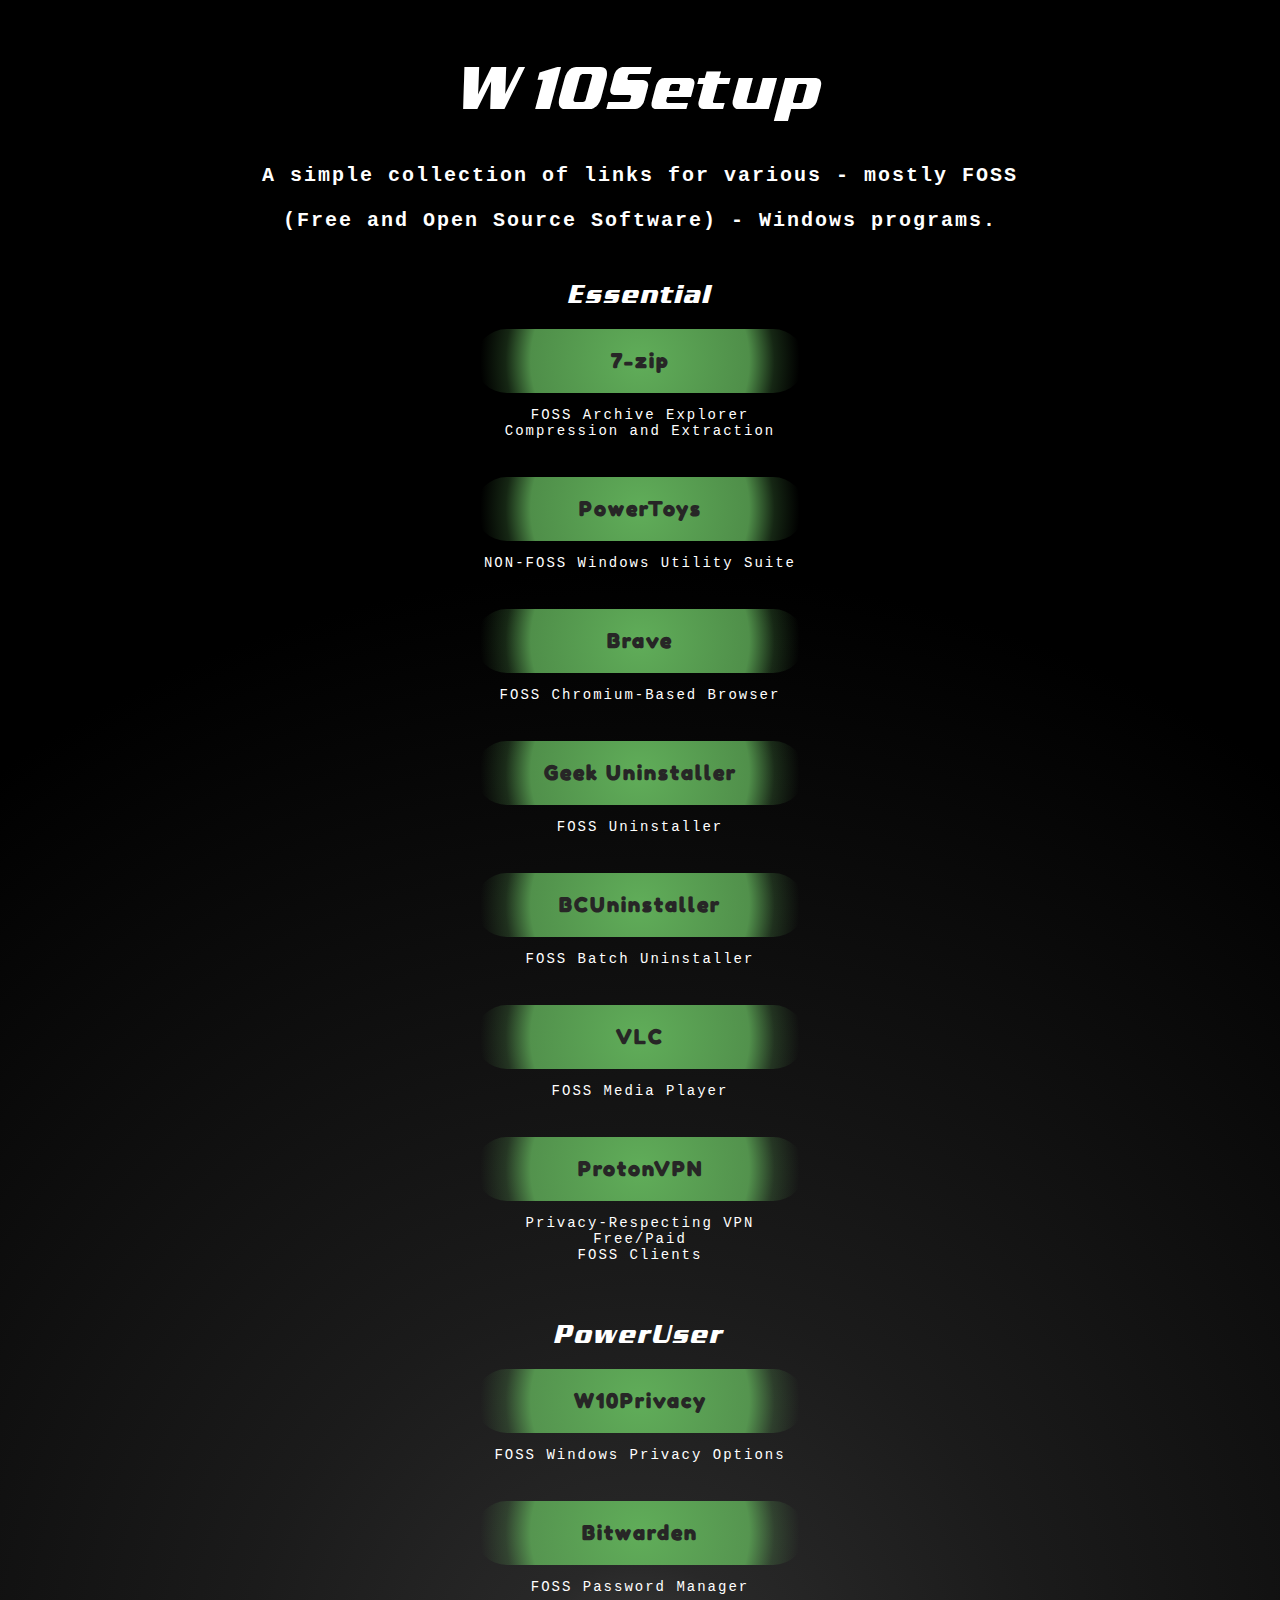
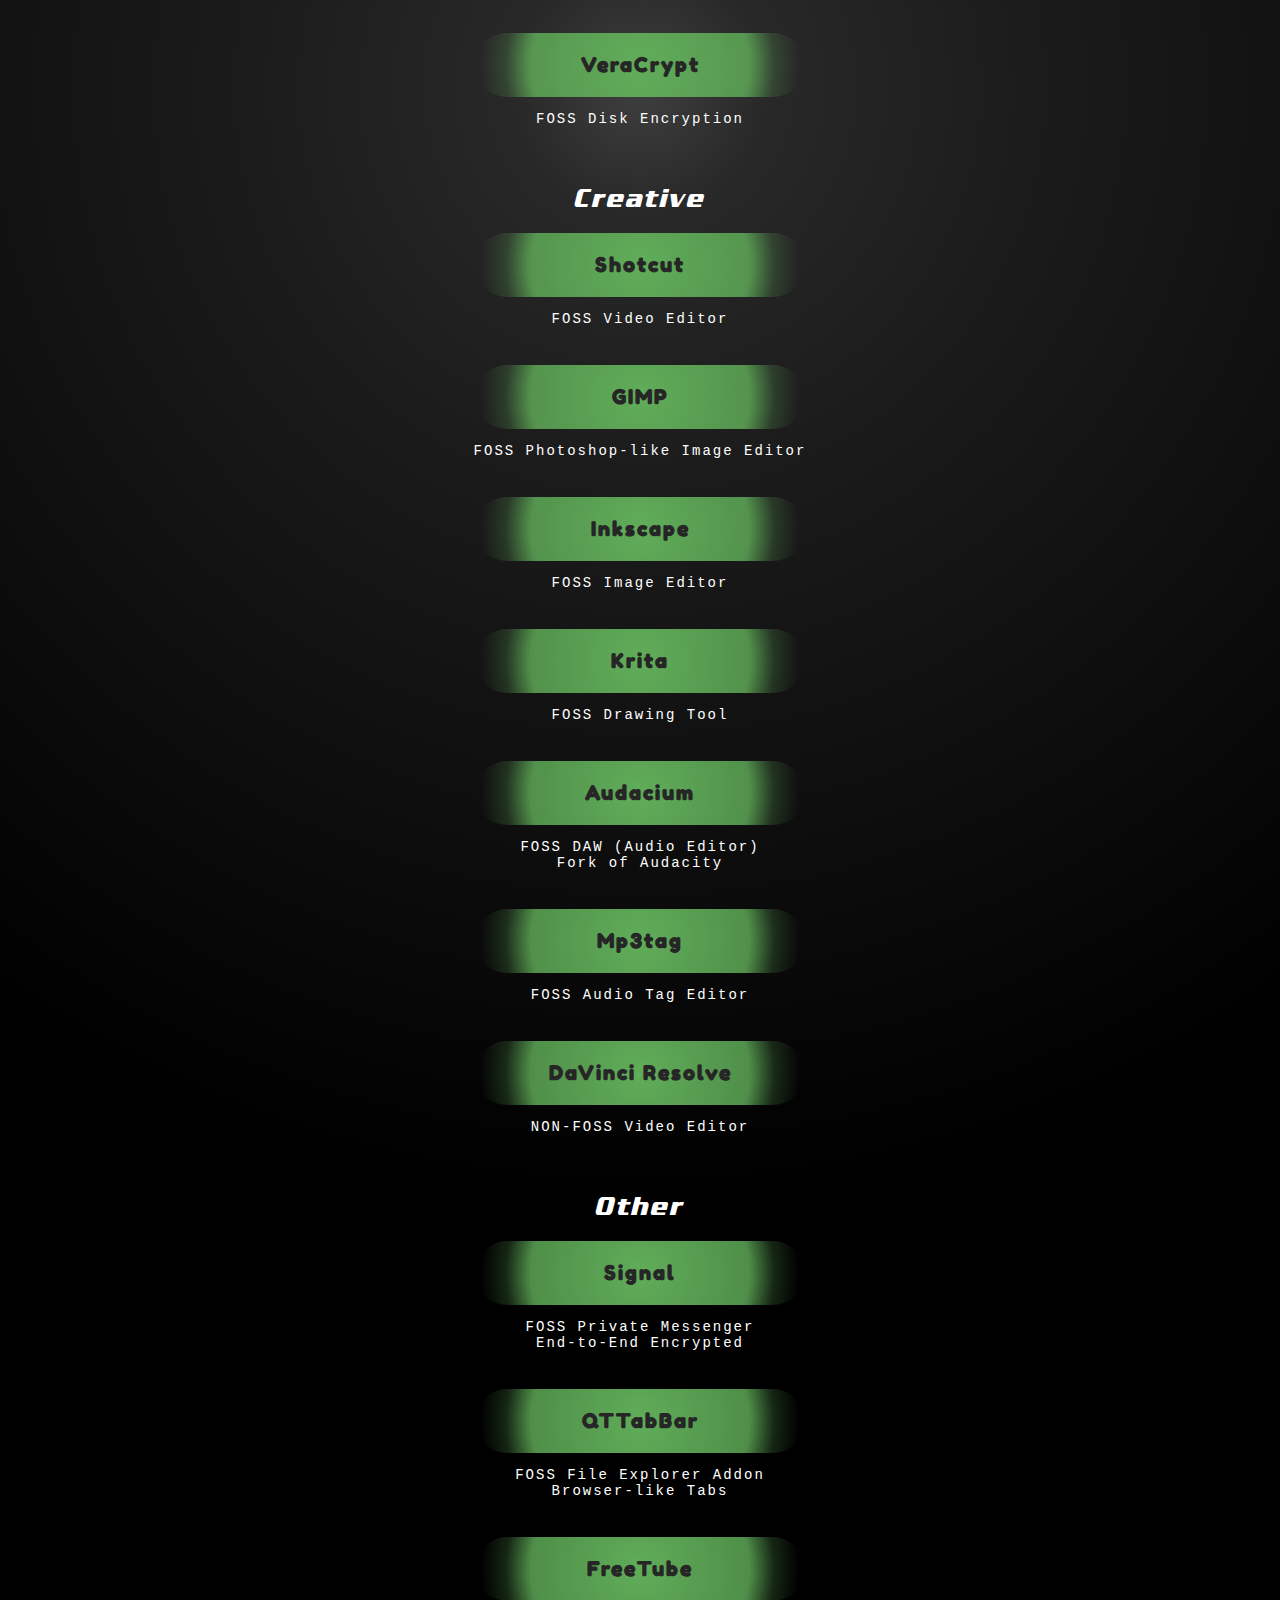
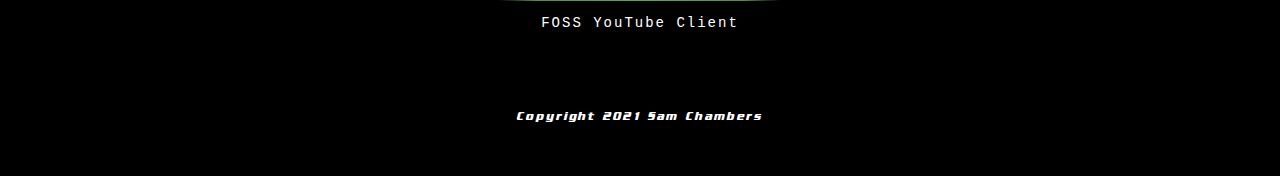
==== commit 5c8699ba: "forgot to save" ====
--- a/index.html
+++ b/index.html
@@ -13,7 +13,7 @@
     <!-- Header text-->
     <div class="header-text">
         <h1>W10Setup</h1>
-        <p>A simple collection of links for various - mostly FOSS (Free and Open Source Software) - Windows programs.</p>
+        <h3>A simple collection of links for various - mostly FOSS (Free and Open Source Software) - Windows programs.</h3>
     </div>
 
     <!-- Links-->
@@ -102,9 +102,16 @@
         padding-top: 18px;
     }
 
+    h3 {
+        font-family: monospace;
+        font-size: 20px;
+        margin-left: 20%;
+        margin-right: 20%;
+    }
+
     p {
         font-family: monospace;
-        font-size: 12px;
+        font-size: 14px;
         padding-bottom: 20px;
     }
 
